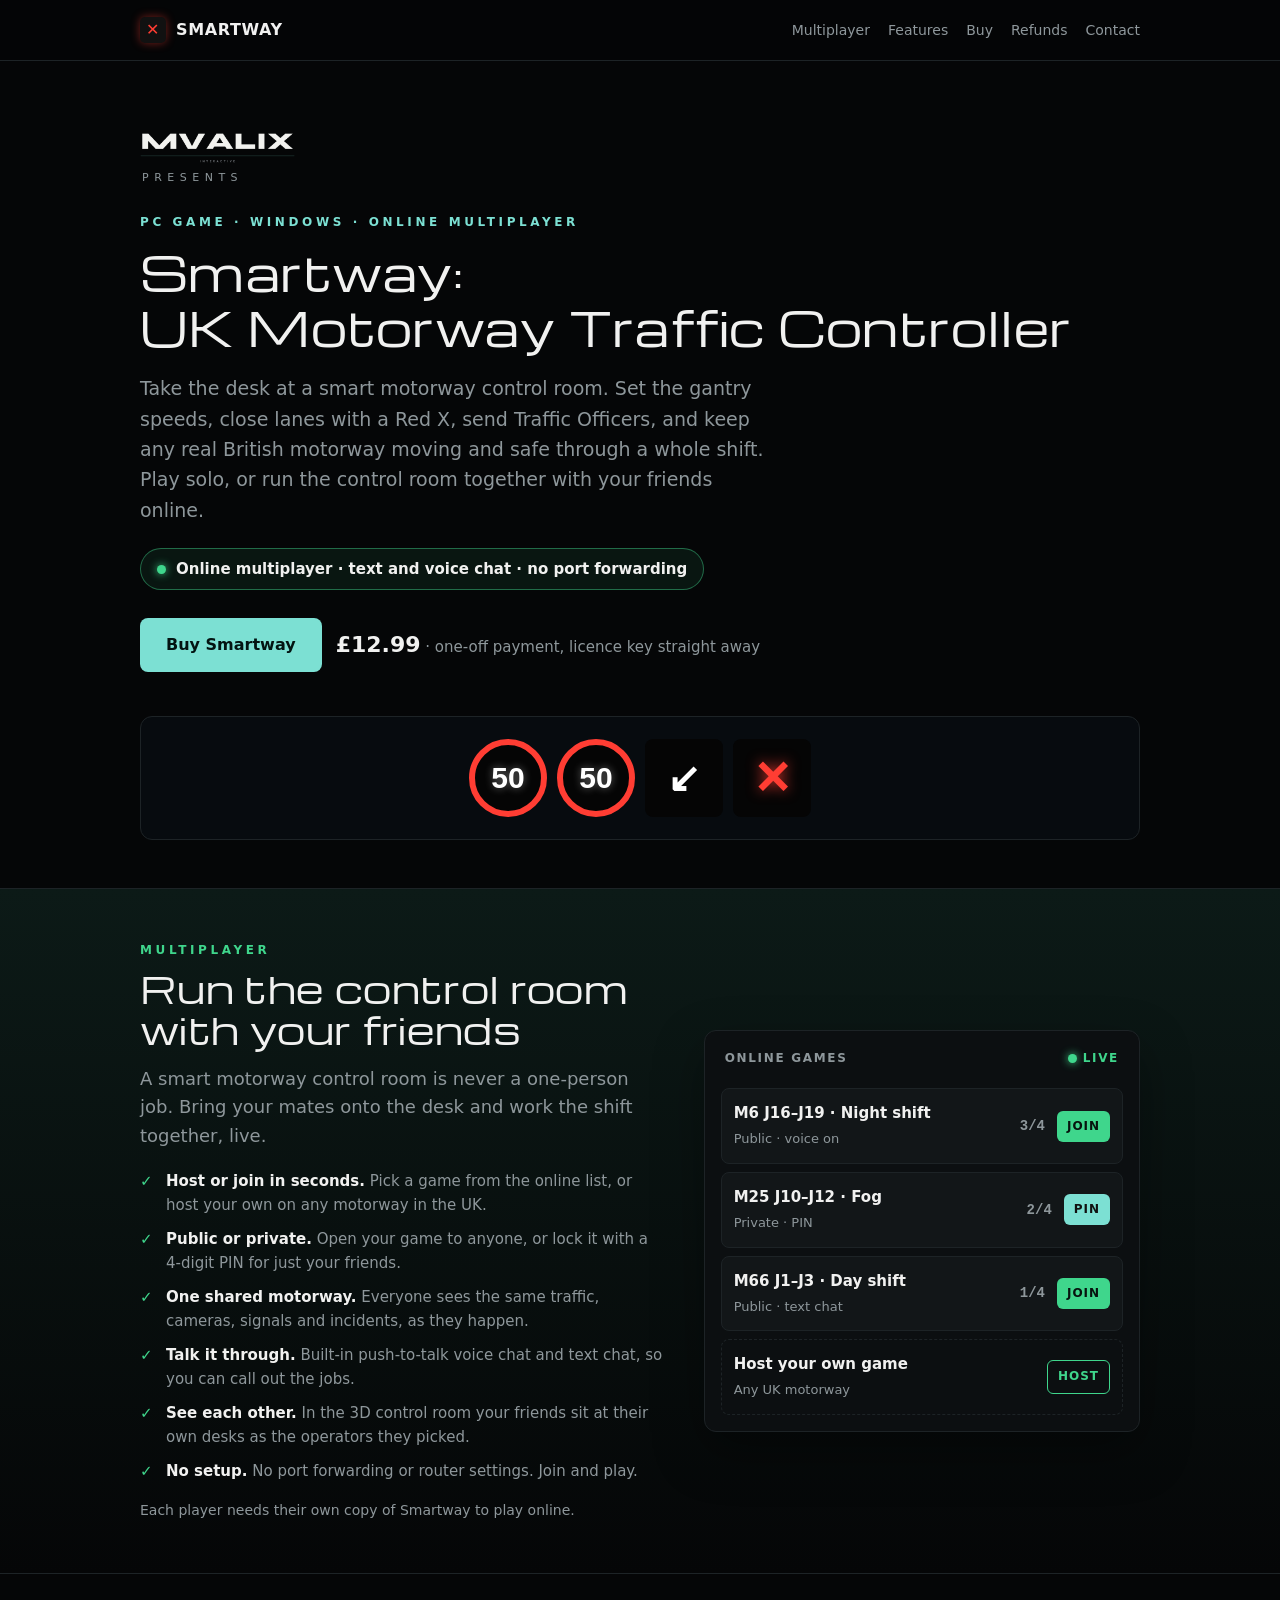
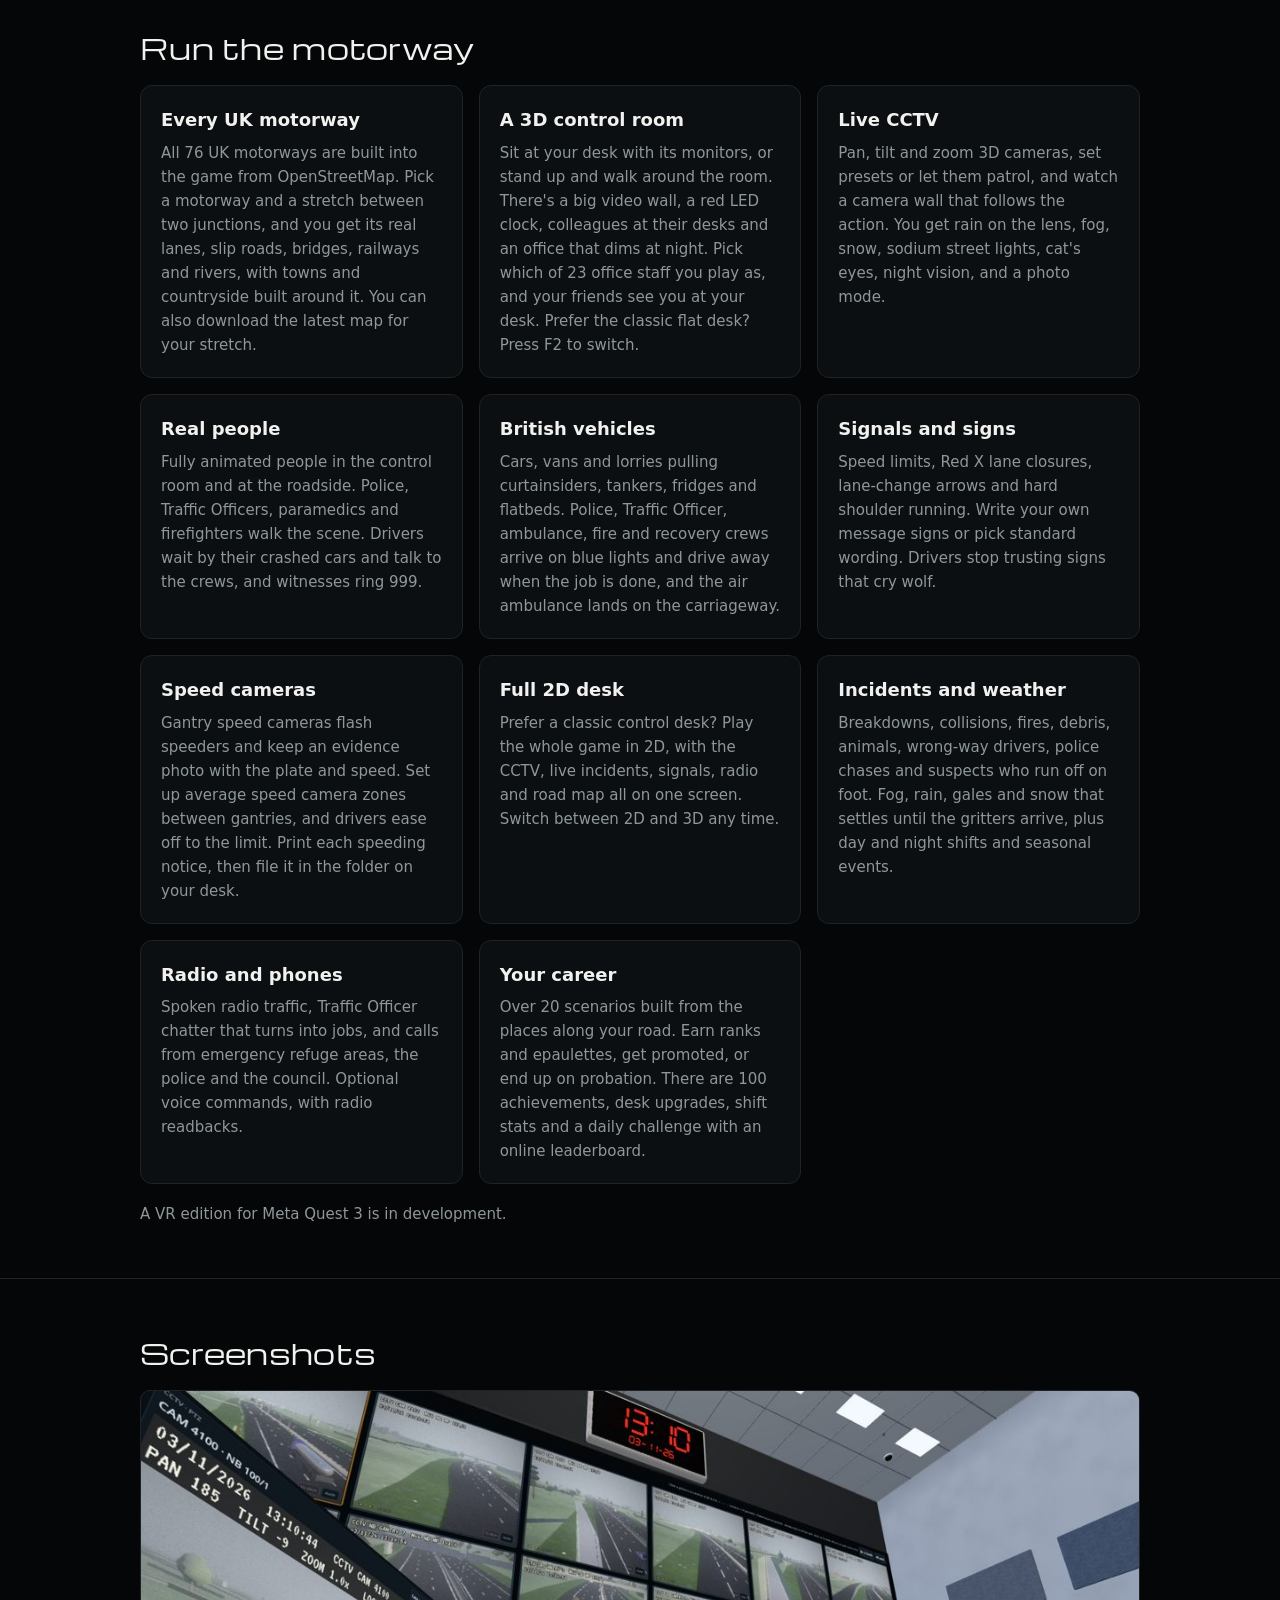
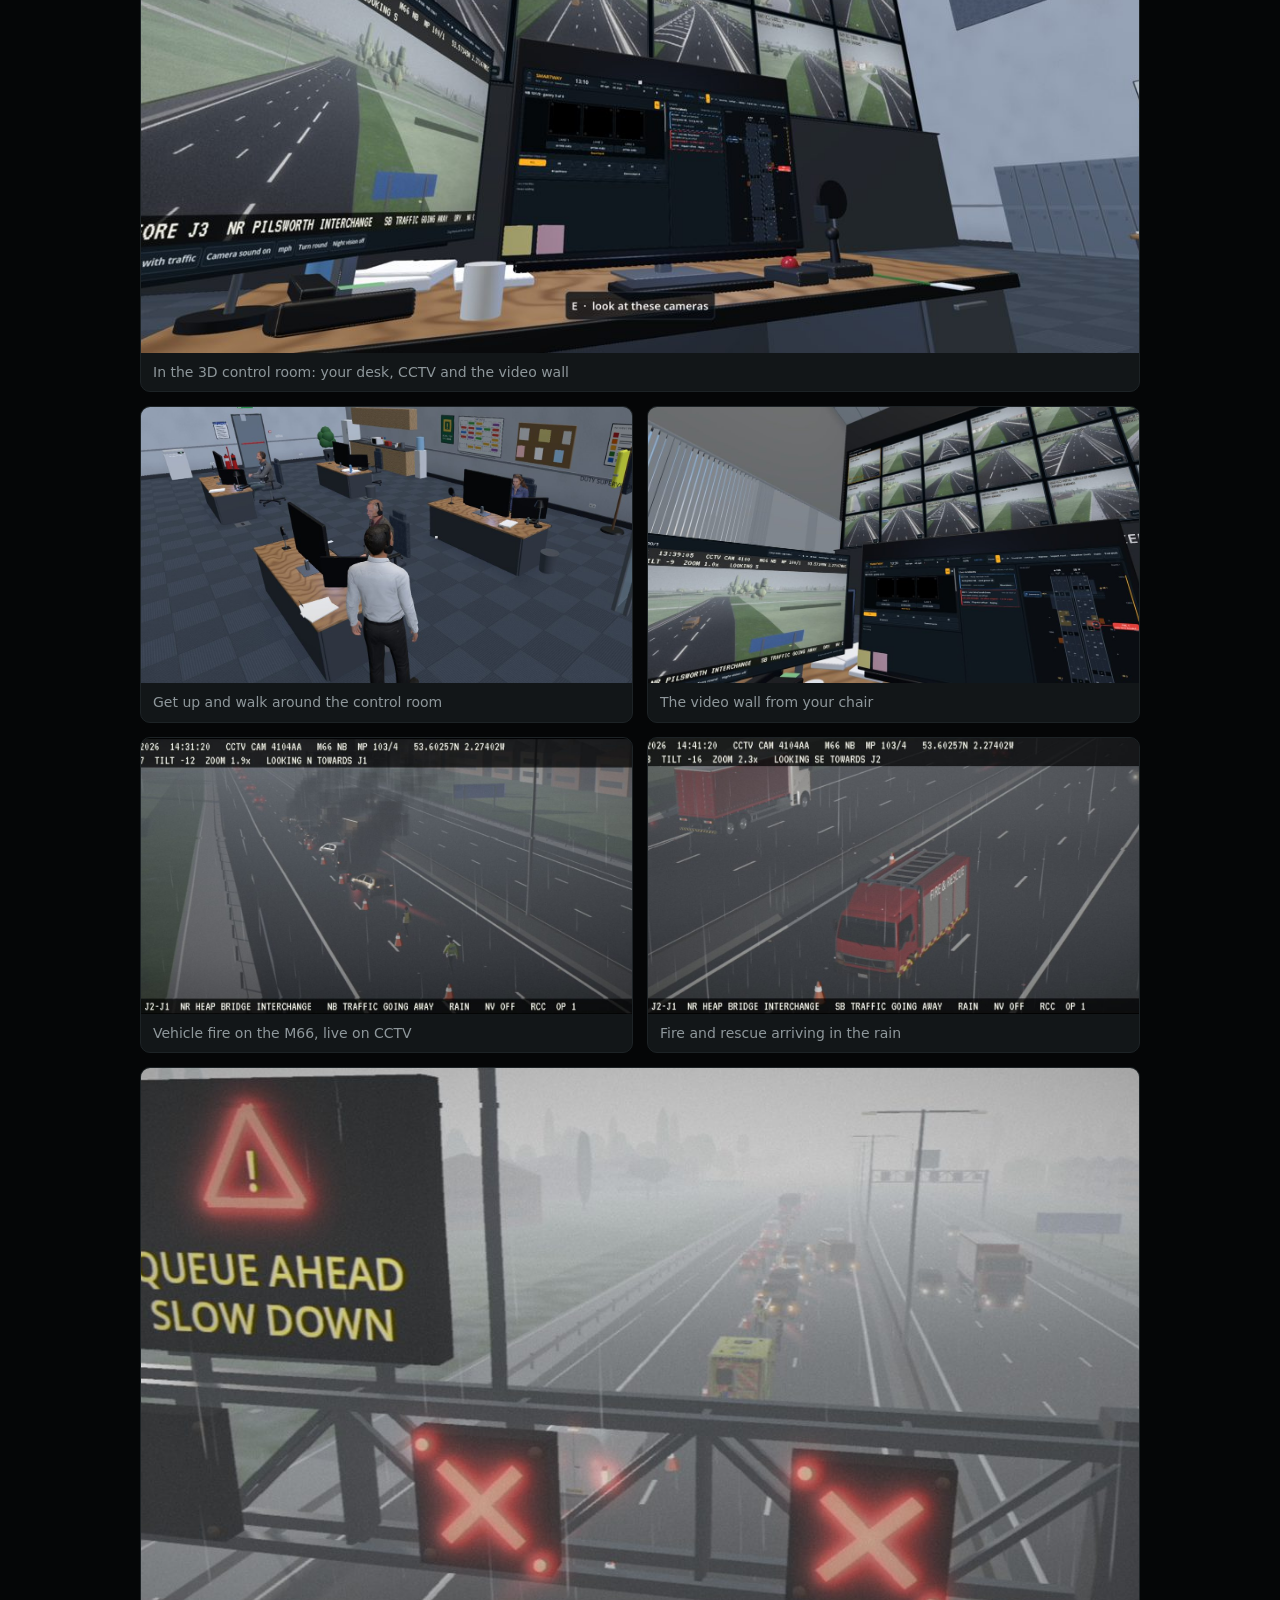
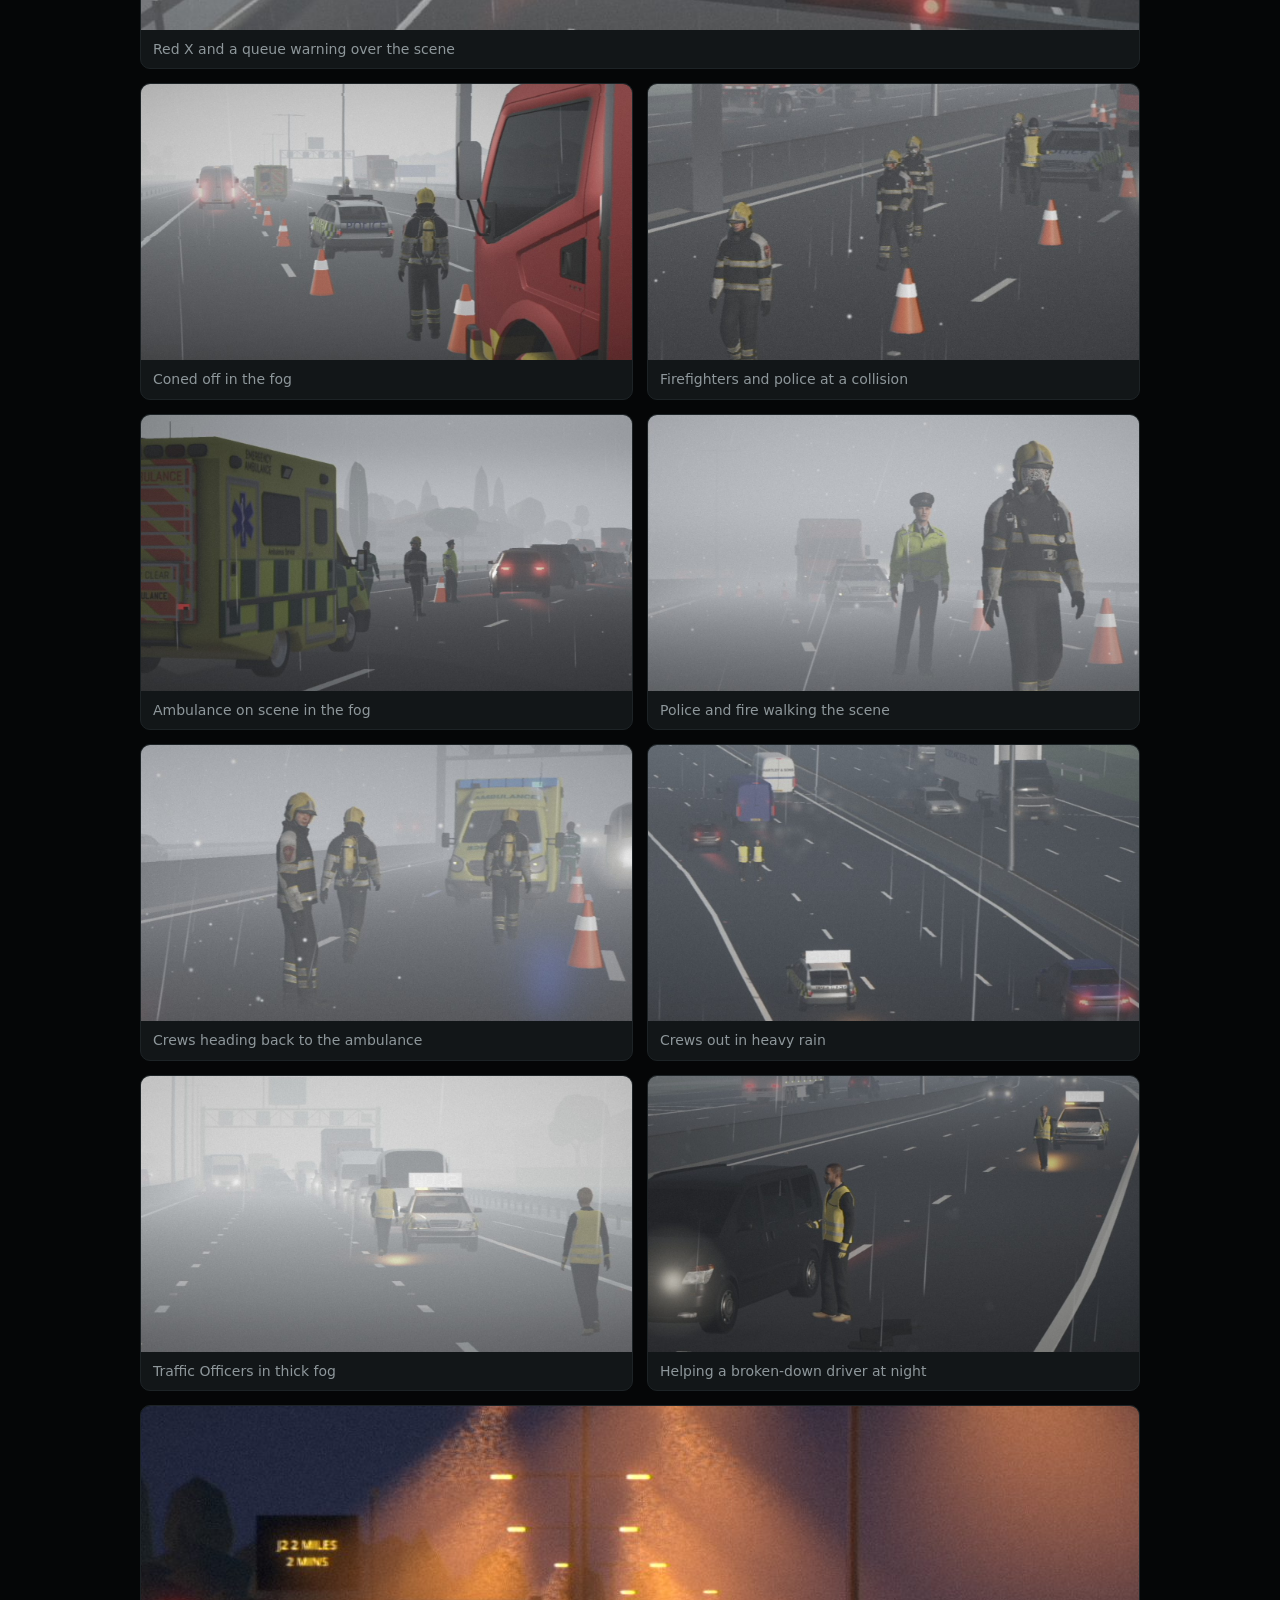
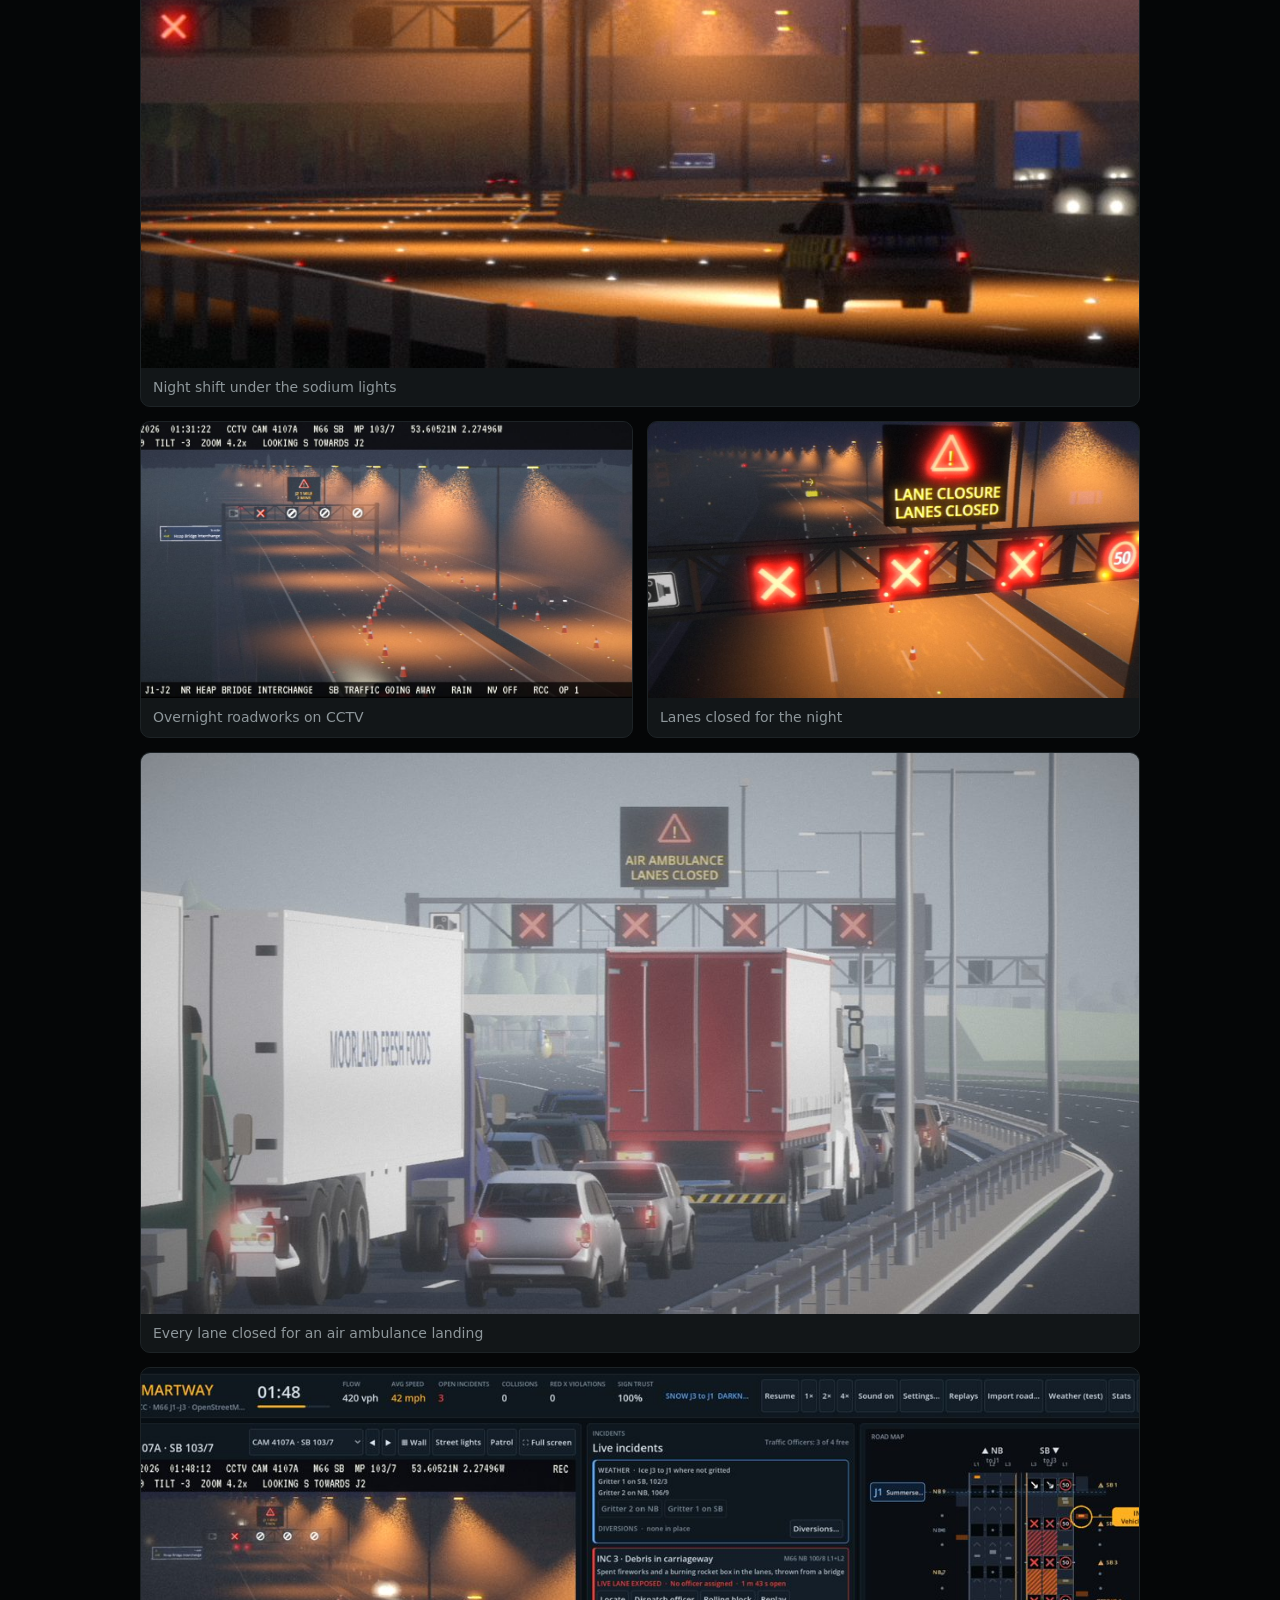
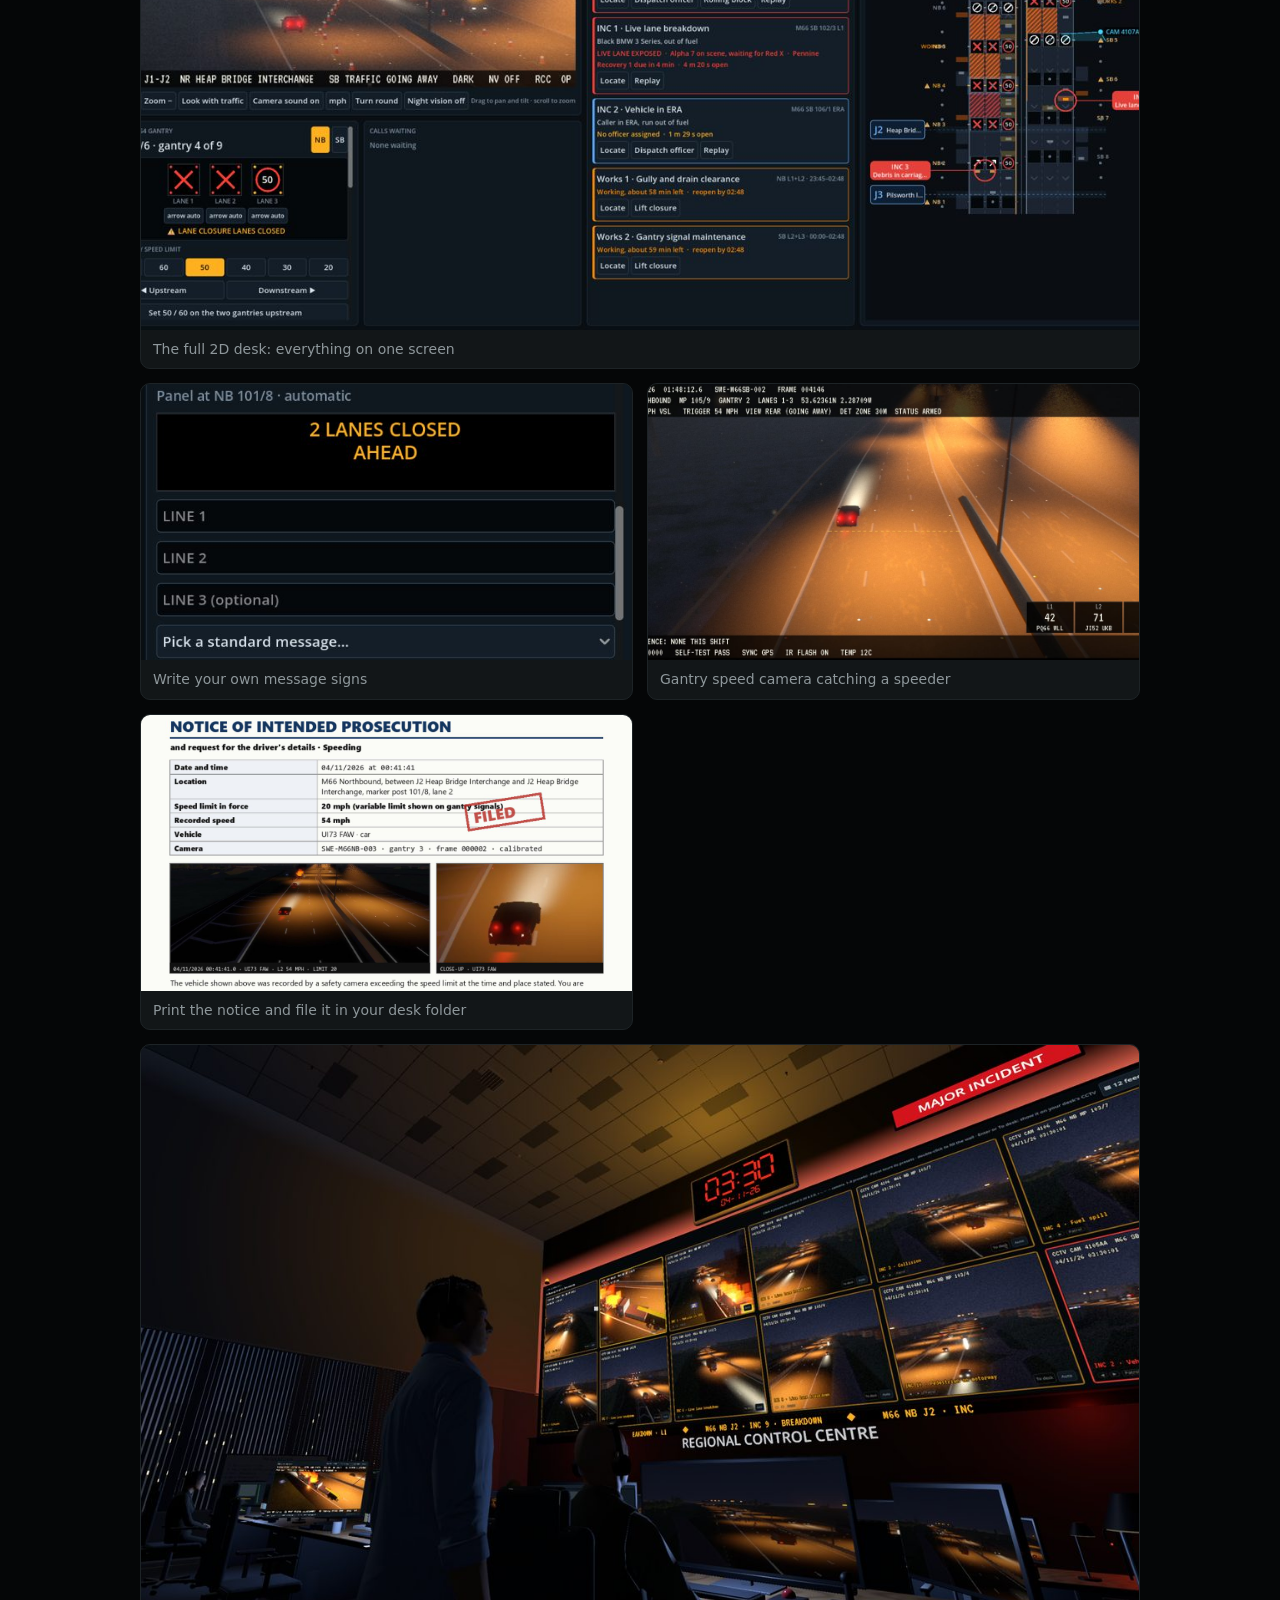
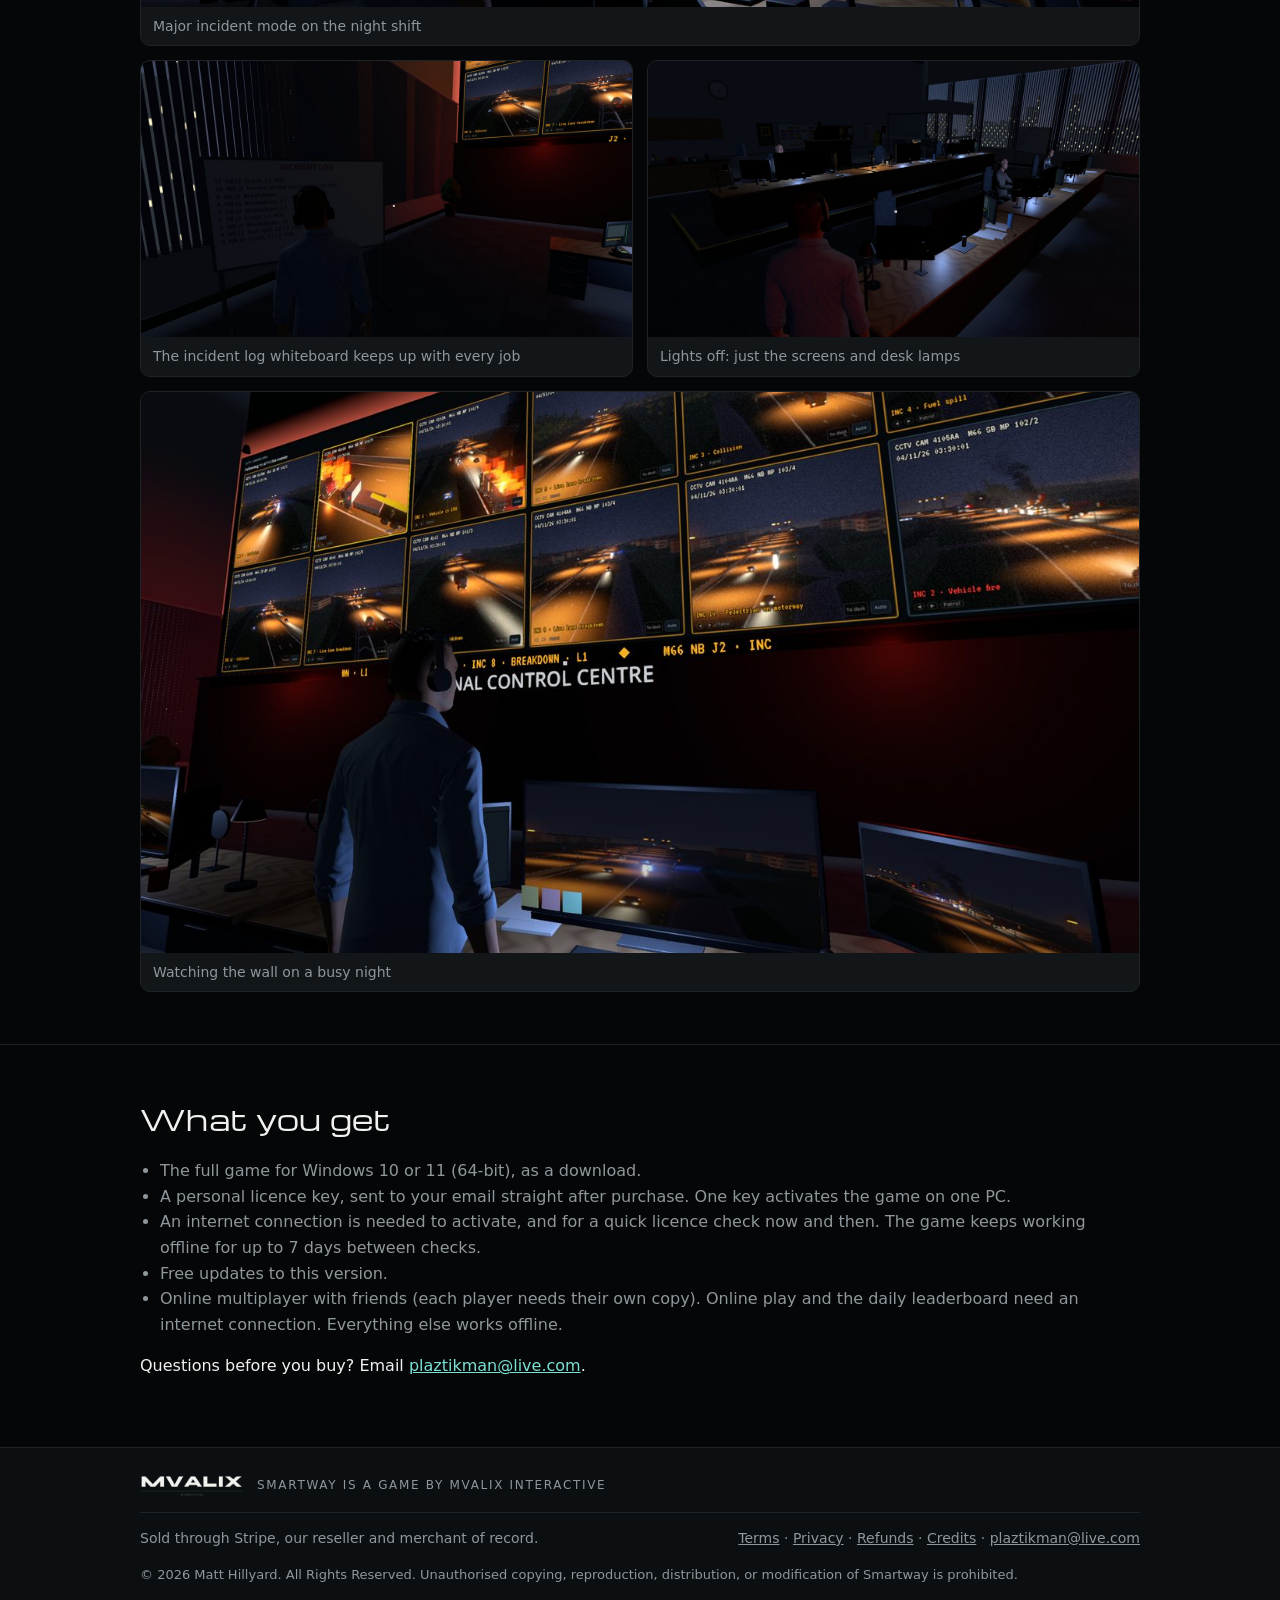
==== index.html @ 2671f7e1 "Branding option c: MVALIX Interactive on the Smartway site Co-Authored-By: Claude Opus 5.5 <noreply@" ====
<!doctype html>
<html lang="en-GB">
<head>
<meta charset="utf-8">
<meta name="viewport" content="width=device-width, initial-scale=1">
<title>Smartway: UK Motorway Traffic Controller</title>
<meta name="description" content="Smartway: UK Motorway Traffic Controller. Run a smart motorway control room desk on your own or with friends in online multiplayer: set speeds, close lanes, send Traffic Officers and keep the network safe.">
<link rel="preconnect" href="https://fonts.googleapis.com">
<link rel="preconnect" href="https://fonts.gstatic.com" crossorigin>
<link href="https://fonts.googleapis.com/css2?family=Michroma&display=swap" rel="stylesheet">
<link rel="stylesheet" href="style.css">
</head>
<body>
<header class="top"><div class="wrap">
  <a class="brand" href="index.html"><span class="x">✕</span> SMARTWAY</a>
  <nav><a href="index.html#multiplayer">Multiplayer</a><a href="index.html#features">Features</a><a href="index.html#buy">Buy</a><a href="refunds.html">Refunds</a><a href="mailto:plaztikman@live.com">Contact</a></nav>
</div></header>
<main>
<div class="wrap hero">
  <a class="presents" href="https://www.mvalix.com/"><img src="img/mvalix-logo.png" alt="MVALIX Interactive" width="1056" height="205"><span>presents</span></a>
  <div class="eyebrow">PC game · Windows · Online multiplayer</div>
  <h1>Smartway:<br>UK Motorway Traffic Controller</h1>
  <p class="lead">Take the desk at a smart motorway control room. Set the gantry speeds, close lanes with a Red X, send Traffic Officers, and keep any real British motorway moving and safe through a whole shift. Play solo, or run the control room together with your friends online.</p>
  <a class="mp-pill" href="#multiplayer"><span class="dot"></span> Online multiplayer · text and voice chat · no port forwarding</a>
  <div class="cta" id="buy">
    <a class="btn" id="buy-button" href="mailto:plaztikman@live.com?subject=Buying%20Smartway">Buy Smartway</a>
    <span class="price"><b>£12.99</b> · one-off payment, licence key straight away</span>
  </div>
  <div class="gantry" aria-hidden="true">
    <div class="aspect ring">50</div><div class="aspect ring">50</div><div class="aspect arrow">↙</div><div class="aspect red">✕</div>
  </div>
</div>

<section id="multiplayer" class="mp"><div class="wrap mp-grid">
  <div>
    <div class="eyebrow">Multiplayer</div>
    <h2>Run the control room with your friends</h2>
    <p class="mp-lead">A smart motorway control room is never a one-person job. Bring your mates onto the desk and work the shift together, live.</p>
    <ul class="mp-list">
      <li><b>Host or join in seconds.</b> Pick a game from the online list, or host your own on any motorway in the UK.</li>
      <li><b>Public or private.</b> Open your game to anyone, or lock it with a 4-digit PIN for just your friends.</li>
      <li><b>One shared motorway.</b> Everyone sees the same traffic, cameras, signals and incidents, as they happen.</li>
      <li><b>Talk it through.</b> Built-in push-to-talk voice chat and text chat, so you can call out the jobs.</li>
      <li><b>See each other.</b> In the 3D control room your friends sit at their own desks as the operators they picked.</li>
      <li><b>No setup.</b> No port forwarding or router settings. Join and play.</li>
    </ul>
    <p class="mp-note">Each player needs their own copy of Smartway to play online.</p>
  </div>
  <div class="lobby" aria-hidden="true">
    <div class="lobby-head"><span>ONLINE GAMES</span><span class="live"><span class="dot"></span> LIVE</span></div>
    <div class="room"><div><b>M6 J16–J19 · Night shift</b><small>Public · voice on</small></div><span class="seats">3/4</span><span class="join">JOIN</span></div>
    <div class="room"><div><b>M25 J10–J12 · Fog</b><small>Private · PIN</small></div><span class="seats">2/4</span><span class="join lock">PIN</span></div>
    <div class="room"><div><b>M66 J1–J3 · Day shift</b><small>Public · text chat</small></div><span class="seats">1/4</span><span class="join">JOIN</span></div>
    <div class="room host"><div><b>Host your own game</b><small>Any UK motorway</small></div><span class="join">HOST</span></div>
  </div>
</div></section>

<section id="features"><div class="wrap">
  <h2>Run the motorway</h2>
  <div class="grid">
    <div class="card"><h3>Every UK motorway</h3><p>All 76 UK motorways are built into the game from OpenStreetMap. Pick a motorway and a stretch between two junctions, and you get its real lanes, slip roads, bridges, railways and rivers, with towns and countryside built around it. You can also download the latest map for your stretch.</p></div>
    <div class="card"><h3>A 3D control room</h3><p>Sit at your desk with its monitors, or stand up and walk around the room. There's a big video wall, a red LED clock, colleagues at their desks and an office that dims at night. Pick which of 23 office staff you play as, and your friends see you at your desk. Prefer the classic flat desk? Press F2 to switch.</p></div>
    <div class="card"><h3>Live CCTV</h3><p>Pan, tilt and zoom 3D cameras, set presets or let them patrol, and watch a camera wall that follows the action. You get rain on the lens, fog, snow, sodium street lights, cat's eyes, night vision, and a photo mode.</p></div>
    <div class="card"><h3>Real people</h3><p>Fully animated people in the control room and at the roadside. Police, Traffic Officers, paramedics and firefighters walk the scene. Drivers wait by their crashed cars and talk to the crews, and witnesses ring 999.</p></div>
    <div class="card"><h3>British vehicles</h3><p>Cars, vans and lorries pulling curtainsiders, tankers, fridges and flatbeds. Police, Traffic Officer, ambulance, fire and recovery crews arrive on blue lights and drive away when the job is done, and the air ambulance lands on the carriageway.</p></div>
    <div class="card"><h3>Signals and signs</h3><p>Speed limits, Red X lane closures, lane-change arrows and hard shoulder running. Write your own message signs or pick standard wording. Drivers stop trusting signs that cry wolf.</p></div>
    <div class="card"><h3>Speed cameras</h3><p>Gantry speed cameras flash speeders and keep an evidence photo with the plate and speed. Set up average speed camera zones between gantries, and drivers ease off to the limit. Print each speeding notice, then file it in the folder on your desk.</p></div>
    <div class="card"><h3>Full 2D desk</h3><p>Prefer a classic control desk? Play the whole game in 2D, with the CCTV, live incidents, signals, radio and road map all on one screen. Switch between 2D and 3D any time.</p></div>
    <div class="card"><h3>Incidents and weather</h3><p>Breakdowns, collisions, fires, debris, animals, wrong-way drivers, police chases and suspects who run off on foot. Fog, rain, gales and snow that settles until the gritters arrive, plus day and night shifts and seasonal events.</p></div>
    <div class="card"><h3>Radio and phones</h3><p>Spoken radio traffic, Traffic Officer chatter that turns into jobs, and calls from emergency refuge areas, the police and the council. Optional voice commands, with radio readbacks.</p></div>
    <div class="card"><h3>Your career</h3><p>Over 20 scenarios built from the places along your road. Earn ranks and epaulettes, get promoted, or end up on probation. There are 100 achievements, desk upgrades, shift stats and a daily challenge with an online leaderboard.</p></div>
  </div>
  <p class="soon">A VR edition for Meta Quest 3 is in development.</p>
</div></section>

<section><div class="wrap">
  <h2>Screenshots</h2>
  <div class="shots">
    <figure class="shot wide"><a href="shots/full/shot01.jpg" class="zoom"><img src="shots/shot01.jpg" alt="Your desk in the 3D control room, with the CCTV monitor and the video wall" loading="lazy"></a><figcaption>In the 3D control room: your desk, CCTV and the video wall</figcaption></figure>
    <figure class="shot"><a href="shots/full/shot02.jpg" class="zoom"><img src="shots/shot02.jpg" alt="Walking around the control room while colleagues work at their desks" loading="lazy"></a><figcaption>Get up and walk around the control room</figcaption></figure>
    <figure class="shot"><a href="shots/full/shot03.jpg" class="zoom"><img src="shots/shot03.jpg" alt="The video wall and desk screens seen from the chair" loading="lazy"></a><figcaption>The video wall from your chair</figcaption></figure>
    <figure class="shot"><a href="shots/full/shot05.jpg" class="zoom"><img src="shots/shot05.jpg" alt="CCTV view of a vehicle fire on the M66 with a queue building and crews on foot" loading="lazy"></a><figcaption>Vehicle fire on the M66, live on CCTV</figcaption></figure>
    <figure class="shot"><a href="shots/full/shot06.jpg" class="zoom"><img src="shots/shot06.jpg" alt="CCTV view of a fire engine arriving on blue lights in the rain" loading="lazy"></a><figcaption>Fire and rescue arriving in the rain</figcaption></figure>
    <figure class="shot wide"><a href="shots/full/shot12.jpg" class="zoom"><img src="shots/shot12.jpg" alt="A gantry showing QUEUE AHEAD SLOW DOWN and Red X lane closures above a queue in the rain, with an ambulance in the traffic" loading="lazy"></a><figcaption>Red X and a queue warning over the scene</figcaption></figure>
    <figure class="shot"><a href="shots/full/shot11.jpg" class="zoom"><img src="shots/shot11.jpg" alt="A firefighter in breathing apparatus beside a fire engine and police car, cones out in the fog" loading="lazy"></a><figcaption>Coned off in the fog</figcaption></figure>
    <figure class="shot"><a href="shots/full/shot07.jpg" class="zoom"><img src="shots/shot07.jpg" alt="Firefighters and a police officer working at a collision behind cones" loading="lazy"></a><figcaption>Firefighters and police at a collision</figcaption></figure>
    <figure class="shot"><a href="shots/full/shot08.jpg" class="zoom"><img src="shots/shot08.jpg" alt="An ambulance at the scene with crews and a police officer in fog" loading="lazy"></a><figcaption>Ambulance on scene in the fog</figcaption></figure>
    <figure class="shot"><a href="shots/full/shot09.jpg" class="zoom"><img src="shots/shot09.jpg" alt="A police officer and a firefighter in breathing apparatus walking the scene" loading="lazy"></a><figcaption>Police and fire walking the scene</figcaption></figure>
    <figure class="shot"><a href="shots/full/shot10.jpg" class="zoom"><img src="shots/shot10.jpg" alt="Firefighters walking back to the ambulance in thick fog" loading="lazy"></a><figcaption>Crews heading back to the ambulance</figcaption></figure>
    <figure class="shot"><a href="shots/full/shot04.jpg" class="zoom"><img src="shots/shot04.jpg" alt="Crews at a stopped vehicle in heavy rain" loading="lazy"></a><figcaption>Crews out in heavy rain</figcaption></figure>
    <figure class="shot"><a href="shots/full/shot13.jpg" class="zoom"><img src="shots/shot13.jpg" alt="Traffic Officers in hi-vis walking back from their patrol car in thick fog" loading="lazy"></a><figcaption>Traffic Officers in thick fog</figcaption></figure>
    <figure class="shot"><a href="shots/full/shot14.jpg" class="zoom"><img src="shots/shot14.jpg" alt="A Traffic Officer at a broken-down car at night, with the patrol car behind" loading="lazy"></a><figcaption>Helping a broken-down driver at night</figcaption></figure>
    <figure class="shot wide"><a href="shots/full/shot15.jpg" class="zoom"><img src="shots/shot15.jpg" alt="The motorway at night under orange street lights, with a Red X gantry and a journey time sign" loading="lazy"></a><figcaption>Night shift under the sodium lights</figcaption></figure>
    <figure class="shot"><a href="shots/full/shot16.jpg" class="zoom"><img src="shots/shot16.jpg" alt="CCTV view at night of overnight roadworks coned off under orange street lights, with the gantry showing lane closures" loading="lazy"></a><figcaption>Overnight roadworks on CCTV</figcaption></figure>
    <figure class="shot"><a href="shots/full/shot17.jpg" class="zoom"><img src="shots/shot17.jpg" alt="A gantry at night showing Red X over three lanes, a 50 limit and LANE CLOSURE LANES CLOSED" loading="lazy"></a><figcaption>Lanes closed for the night</figcaption></figure>
    <figure class="shot wide"><a href="shots/full/shot26.jpg" class="zoom"><img src="shots/shot26.jpg" alt="Traffic queuing under a gantry with Red X over every lane and AIR AMBULANCE LANES CLOSED, with the air ambulance landed on the carriageway ahead" loading="lazy"></a><figcaption>Every lane closed for an air ambulance landing</figcaption></figure>
    <figure class="shot wide"><a href="shots/full/shot18.jpg" class="zoom"><img src="shots/shot18.jpg" alt="The full 2D desk at night: CCTV, gantry signals, live incidents and the road map on one screen" loading="lazy"></a><figcaption>The full 2D desk: everything on one screen</figcaption></figure>
    <figure class="shot"><a href="shots/full/shot19.jpg" class="zoom"><img src="shots/shot19.jpg" alt="The text sign editor showing 2 LANES CLOSED AHEAD" loading="lazy"></a><figcaption>Write your own message signs</figcaption></figure>
    <figure class="shot"><a href="shots/full/shot20.jpg" class="zoom"><img src="shots/shot20.jpg" alt="Gantry speed camera view at night with lane speeds and number plates" loading="lazy"></a><figcaption>Gantry speed camera catching a speeder</figcaption></figure>
    <figure class="shot"><a href="shots/full/shot25.jpg" class="zoom"><img src="shots/shot25.jpg" alt="A printed in-game speeding notice with the camera photos, recorded speed and a FILED stamp" loading="lazy"></a><figcaption>Print the notice and file it in your desk folder</figcaption></figure>
    <figure class="shot wide"><a href="shots/full/shot21.jpg" class="zoom"><img src="shots/shot21.jpg" alt="The 3D control room at night in major incident mode: red glow, MAJOR INCIDENT sign, LED clock at 03:30 and the video wall showing a vehicle fire" loading="lazy"></a><figcaption>Major incident mode on the night shift</figcaption></figure>
    <figure class="shot"><a href="shots/full/shot22.jpg" class="zoom"><img src="shots/shot22.jpg" alt="An operator in a headset beside the incident log whiteboard listing live jobs" loading="lazy"></a><figcaption>The incident log whiteboard keeps up with every job</figcaption></figure>
    <figure class="shot"><a href="shots/full/shot23.jpg" class="zoom"><img src="shots/shot23.jpg" alt="The control room with the lights switched off at night, lit by desk lamps and screens, colleagues at their consoles" loading="lazy"></a><figcaption>Lights off: just the screens and desk lamps</figcaption></figure>
    <figure class="shot wide"><a href="shots/full/shot24.jpg" class="zoom"><img src="shots/shot24.jpg" alt="An operator in a headset standing at the desk, looking up at the video wall of night CCTV feeds with a vehicle fire, a pedestrian and breakdowns, and the LED ticker below" loading="lazy"></a><figcaption>Watching the wall on a busy night</figcaption></figure>
  </div>
</div></section>

<section><div class="wrap">
  <h2>What you get</h2>
  <ul class="specs">
    <li>The full game for Windows 10 or 11 (64-bit), as a download.</li>
    <li>A personal licence key, sent to your email straight after purchase. One key activates the game on one PC.</li>
    <li>An internet connection is needed to activate, and for a quick licence check now and then. The game keeps working offline for up to 7 days between checks.</li>
    <li>Free updates to this version.</li>
    <li>Online multiplayer with friends (each player needs their own copy). Online play and the daily leaderboard need an internet connection. Everything else works offline.</li>
  </ul>
  <p>Questions before you buy? Email <a href="mailto:plaztikman@live.com">plaztikman@live.com</a>.</p>
</div></section>
</main>
<footer><div class="wrap">
  <a class="studio-foot" href="https://www.mvalix.com/"><img src="img/mvalix-logo.png" alt="MVALIX Interactive" width="1056" height="205"><span>Smartway is a game by MVALIX Interactive</span></a>
  <span>Sold through Stripe, our reseller and merchant of record.</span>
  <span><a href="terms.html">Terms</a> · <a href="privacy.html">Privacy</a> · <a href="refunds.html">Refunds</a> · <a href="credits.html">Credits</a> · <a href="mailto:plaztikman@live.com">plaztikman@live.com</a></span>
  <p class="rights">© 2026 Matt Hillyard. All Rights Reserved. Unauthorised copying, reproduction, distribution, or modification of Smartway is prohibited.</p>
</div></footer>
<script src="shop.js"></script>
<script>if (SHOP.paymentLink) document.getElementById("buy-button").href = SHOP.paymentLink;</script>
<div id="viewer" hidden><button type="button" aria-label="Close">&times;</button><img alt=""></div>
<script>
(function(){var v=document.getElementById('viewer'),im=v.querySelector('img');
function close(){v.hidden=true;im.src='';}
document.querySelectorAll('a.zoom').forEach(function(a){a.addEventListener('click',function(e){e.preventDefault();im.src=a.href;im.alt=a.querySelector('img').alt;v.hidden=false;});});
v.addEventListener('click',close);document.addEventListener('keydown',function(e){if(e.key==='Escape')close();});})();
</script>
</body>
</html>
---- style.css ----
:root {
  --bg: #0a0f14; --panel: #0f171f; --panel2: #131e28; --line: #1e2d3a;
  --fg: #d8e3ea; --muted: #8b9cab; --amber: #ffb01f; --red: #ff3d33; --green: #3fd68c; --blue: #4d8dff;
}
* { box-sizing: border-box; }
html { -webkit-text-size-adjust: 100%; }
body { margin: 0; background: var(--bg); color: var(--fg); font: 16px/1.6 "Inter", system-ui, -apple-system, "Segoe UI", sans-serif; }
a { color: var(--amber); }
.wrap { max-width: 1040px; margin: 0 auto; padding: 0 20px; }
header.top { border-bottom: 1px solid var(--line); background: var(--panel); position: sticky; top: 0; z-index: 5; }
header.top .wrap { display: flex; align-items: center; justify-content: space-between; height: 60px; gap: 16px; }
.brand { display: flex; align-items: center; gap: 10px; font-weight: 800; letter-spacing: .04em; color: var(--fg); text-decoration: none; }
.brand .x { width: 26px; height: 26px; border-radius: 5px; background: #111; display: grid; place-items: center; color: var(--red); font-weight: 900; box-shadow: 0 0 10px rgba(255,61,51,.45); }
nav a { color: var(--muted); text-decoration: none; margin-left: 18px; font-size: 14px; }
nav a:hover { color: var(--fg); }
.hero { padding-top: 72px; padding-bottom: 48px; }
.eyebrow { color: var(--amber); font-size: 12px; letter-spacing: .14em; text-transform: uppercase; font-weight: 700; }
h1 { font-size: clamp(32px, 6vw, 56px); line-height: 1.05; margin: 12px 0 18px; letter-spacing: -.01em; }
h2 { font-size: 28px; margin: 0 0 14px; }
h3 { margin: 0 0 6px; font-size: 18px; }
.lead { font-size: 19px; color: var(--muted); max-width: 640px; }
.cta { display: flex; gap: 14px; align-items: center; flex-wrap: wrap; margin-top: 28px; }
.btn { display: inline-block; background: var(--amber); color: #111; font-weight: 800; padding: 14px 26px; border-radius: 8px; text-decoration: none; }
.btn:hover { filter: brightness(1.08); }
.price { font-size: 15px; color: var(--muted); }
.price b { color: var(--fg); font-size: 22px; }
.gantry { margin-top: 44px; display: flex; gap: 10px; justify-content: center; padding: 22px; background: #070b0f; border: 1px solid var(--line); border-radius: 12px; }
.aspect { width: 78px; height: 78px; background: #050505; border-radius: 8px; display: grid; place-items: center; font: 900 30px/1 "Segoe UI", sans-serif; }
.aspect.red { color: var(--red); text-shadow: 0 0 14px rgba(255,61,51,.8); font-size: 46px; }
.aspect.ring { color: #fff; border: 6px solid var(--red); border-radius: 50%; width: 78px; height: 78px; text-shadow: 0 0 8px rgba(255,255,255,.4); }
.aspect.arrow { color: #fff; font-size: 40px; }
section { padding: 52px 0; border-top: 1px solid var(--line); }
.grid { display: grid; grid-template-columns: repeat(auto-fit, minmax(240px, 1fr)); gap: 16px; }
.card { background: var(--panel); border: 1px solid var(--line); border-radius: 12px; padding: 20px; }
.card p { margin: 0; color: var(--muted); font-size: 15px; }
.shots { display: grid; grid-template-columns: repeat(auto-fit, minmax(min(100%, 380px), 1fr)); gap: 14px; }
.shot { margin: 0; background: var(--panel2); border: 1px solid var(--line); border-radius: 10px; overflow: hidden; }
.shot img { display: block; width: 100%; aspect-ratio: 16/9; object-fit: cover; }
.shot figcaption { padding: 8px 12px; color: var(--muted); font-size: 14px; }
ul.specs { padding-left: 20px; color: var(--muted); }
.legal { padding-top: 48px; padding-bottom: 64px; max-width: 760px; }
.legal h1 { font-size: 36px; }
.legal h2 { font-size: 20px; margin-top: 30px; }
.legal p, .legal li { color: #c3cfd8; }
footer { border-top: 1px solid var(--line); background: var(--panel); padding: 28px 0; color: var(--muted); font-size: 14px; }
footer .wrap { display: flex; flex-wrap: wrap; gap: 10px 22px; justify-content: space-between; }
footer a { color: var(--muted); }
footer .rights { flex-basis: 100%; margin: 6px 0 0; font-size: 13px; }
@media (max-width: 560px) { nav { display: flex; flex-wrap: wrap; justify-content: flex-end; gap: 4px 12px; } nav a { margin-left: 0; } .aspect { width: 56px; height: 56px; font-size: 22px; } .aspect.ring { width: 56px; height: 56px; } .aspect.red { font-size: 34px; } }

.shot a.zoom { display: block; cursor: zoom-in; }
.shot a.zoom:hover img { opacity: .9; }
#viewer { position: fixed; inset: 0; z-index: 50; background: rgba(0,0,0,.88); display: flex; align-items: center; justify-content: center; padding: 16px; cursor: zoom-out; }
#viewer[hidden] { display: none; }
#viewer img { max-width: 100%; max-height: 100%; border-radius: 8px; box-shadow: 0 10px 40px rgba(0,0,0,.6); }
#viewer button { position: absolute; top: 10px; right: 16px; background: none; border: 0; color: #fff; font-size: 40px; line-height: 1; cursor: pointer; }
.shot.wide { grid-column: 1 / -1; }
ul.credits { list-style: none; padding: 0; display: grid; gap: 12px; }
ul.credits li { background: var(--panel); border: 1px solid var(--line); border-radius: 10px; padding: 12px 16px; font-size: 15px; }
ul.credits b { color: var(--fg); }
.soon { margin: 18px 0 0; color: var(--muted); font-size: 15px; }
.thanks { padding-top: 48px; padding-bottom: 64px; max-width: 760px; }
.keybox { margin: 22px 0; padding: 22px; background: var(--panel); border: 1px solid var(--line); border-radius: 12px; }
.keybox .label { color: var(--muted); font-size: 13px; letter-spacing: .1em; text-transform: uppercase; font-weight: 700; }
.keybox .key { font: 700 26px/1.3 Consolas, "Courier New", monospace; color: var(--amber); letter-spacing: .06em; word-break: break-all; margin: 6px 0 14px; }
.keybox .email { font-weight: 700; color: var(--fg); word-break: break-all; }
.keybox button { background: var(--panel2); color: var(--fg); border: 1px solid var(--line); border-radius: 8px; padding: 8px 16px; font: inherit; font-size: 14px; cursor: pointer; }
.keybox button:hover { border-color: var(--amber); }
.notice { color: var(--muted); }
.notice.error { color: var(--red); }

/* multiplayer */
.mp-pill { display: inline-flex; align-items: center; gap: 10px; margin-top: 4px; padding: 8px 16px; border: 1px solid rgba(63,214,140,.45); border-radius: 999px; background: rgba(63,214,140,.08); color: var(--fg); font-size: 15px; font-weight: 600; text-decoration: none; }
.mp-pill:hover { border-color: var(--green); }
.dot { width: 9px; height: 9px; border-radius: 50%; background: var(--green); box-shadow: 0 0 8px var(--green); flex: none; display: inline-block; }
section.mp { background: linear-gradient(180deg, #0c1a17 0%, var(--bg) 100%); }
.mp-grid { display: grid; grid-template-columns: 1.2fr 1fr; gap: 40px; align-items: center; }
.mp .eyebrow { color: var(--green); }
.mp h2 { font-size: clamp(26px, 4vw, 36px); line-height: 1.15; margin-top: 8px; }
section[id] { scroll-margin-top: 64px; }
.mp-lead { font-size: 18px; color: var(--muted); margin: 0 0 18px; }
.mp-list { list-style: none; padding: 0; margin: 0; display: grid; gap: 10px; }
.mp-list li { padding-left: 26px; position: relative; color: var(--muted); font-size: 15px; }
.mp-list li::before { content: "✓"; position: absolute; left: 0; color: var(--green); font-weight: 900; }
.mp-list b { color: var(--fg); }
.mp-note { color: var(--muted); font-size: 14px; margin: 16px 0 0; }
.lobby { background: var(--panel); border: 1px solid var(--line); border-radius: 12px; padding: 16px; box-shadow: 0 20px 50px rgba(0,0,0,.35); }
.lobby-head { display: flex; justify-content: space-between; font-size: 12px; letter-spacing: .14em; font-weight: 700; color: var(--muted); padding: 2px 4px 12px; }
.lobby-head .live { color: var(--green); display: flex; align-items: center; gap: 6px; }
.room { display: flex; align-items: center; gap: 12px; padding: 12px; border: 1px solid var(--line); border-radius: 8px; background: var(--panel2); margin-top: 8px; }
.room > div { flex: 1; min-width: 0; }
.room b { display: block; font-size: 15px; }
.room small { color: var(--muted); font-size: 13px; }
.room .seats { color: var(--muted); font: 600 14px/1 Consolas, monospace; }
.room .join { background: var(--green); color: #07130e; font-weight: 800; font-size: 12px; letter-spacing: .08em; padding: 6px 10px; border-radius: 6px; }
.room .join.lock { background: var(--amber); color: #111; }
.room.host { border-style: dashed; background: transparent; }
.room.host .join { background: transparent; color: var(--green); border: 1px solid var(--green); }
@media (max-width: 820px) { .mp-grid { grid-template-columns: 1fr; } }

/* MVALIX Interactive branding */
.studio-foot { flex-basis: 100%; display: flex; align-items: center; gap: 14px; padding-bottom: 16px; margin-bottom: 4px; border-bottom: 1px solid var(--line); color: var(--muted); text-decoration: none; }
.studio-foot img { height: 20px; width: auto; display: block; }
.studio-foot span { font-size: 12px; letter-spacing: .14em; text-transform: uppercase; }
.studio-foot:hover span { color: #7ce0d3; }
.presents { display: inline-flex; flex-direction: column; align-items: flex-start; gap: 6px; text-decoration: none; margin-bottom: 26px; }
.presents img { height: 30px; width: auto; display: block; }
.presents span { color: var(--muted); font-size: 11px; letter-spacing: .5em; text-transform: uppercase; padding-left: 2px; }
.presents:hover span { color: #7ce0d3; }
:root { --bg: #050607; --panel: #0c0f11; --panel2: #121618; --line: #1d2326; --fg: #f1f1f0; --muted: #8e979b; --amber: #7ce0d3; }
h1, h2 { font-family: "Michroma", "Segoe UI", sans-serif; font-weight: 400; letter-spacing: .01em; }
h1 { line-height: 1.2; font-size: clamp(28px, 4.6vw, 46px); }
.btn { color: #031412; }
header.top { background: rgba(5,6,7,.9); }
.eyebrow { letter-spacing: .3em; }
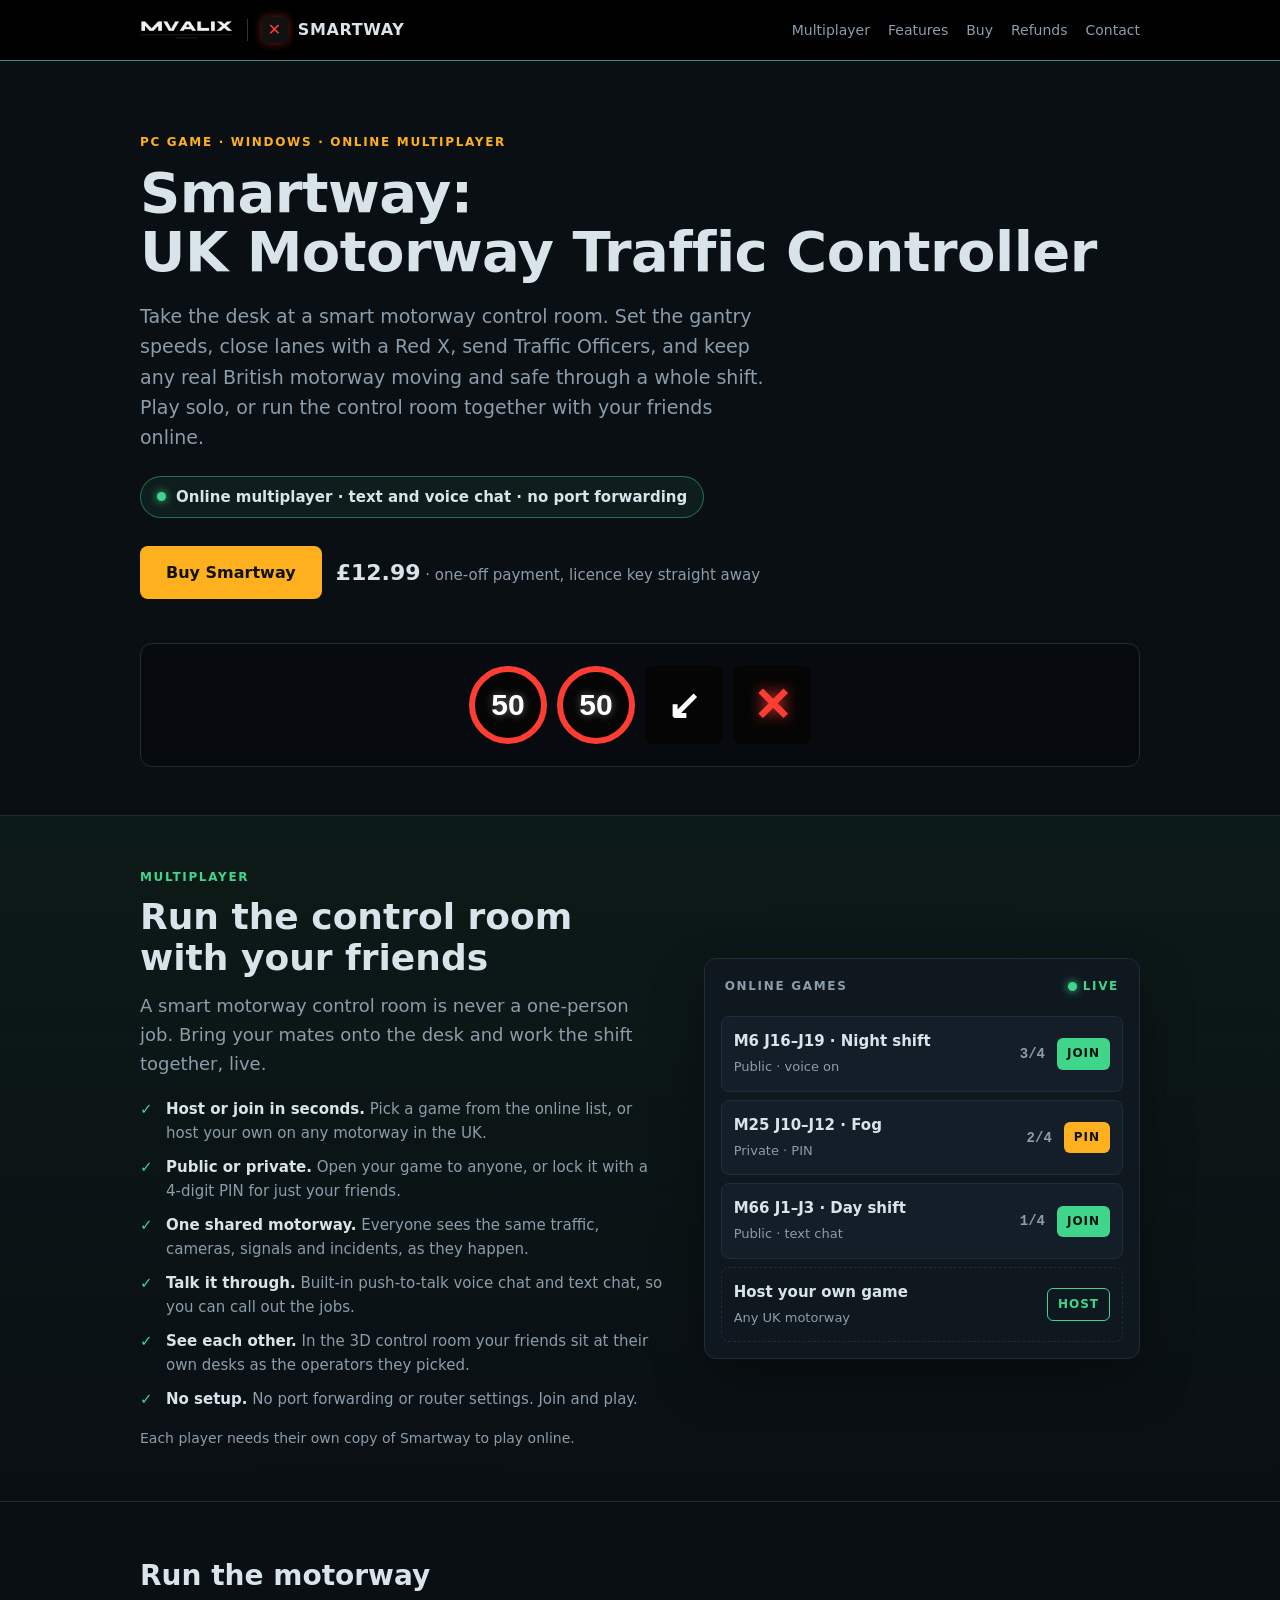
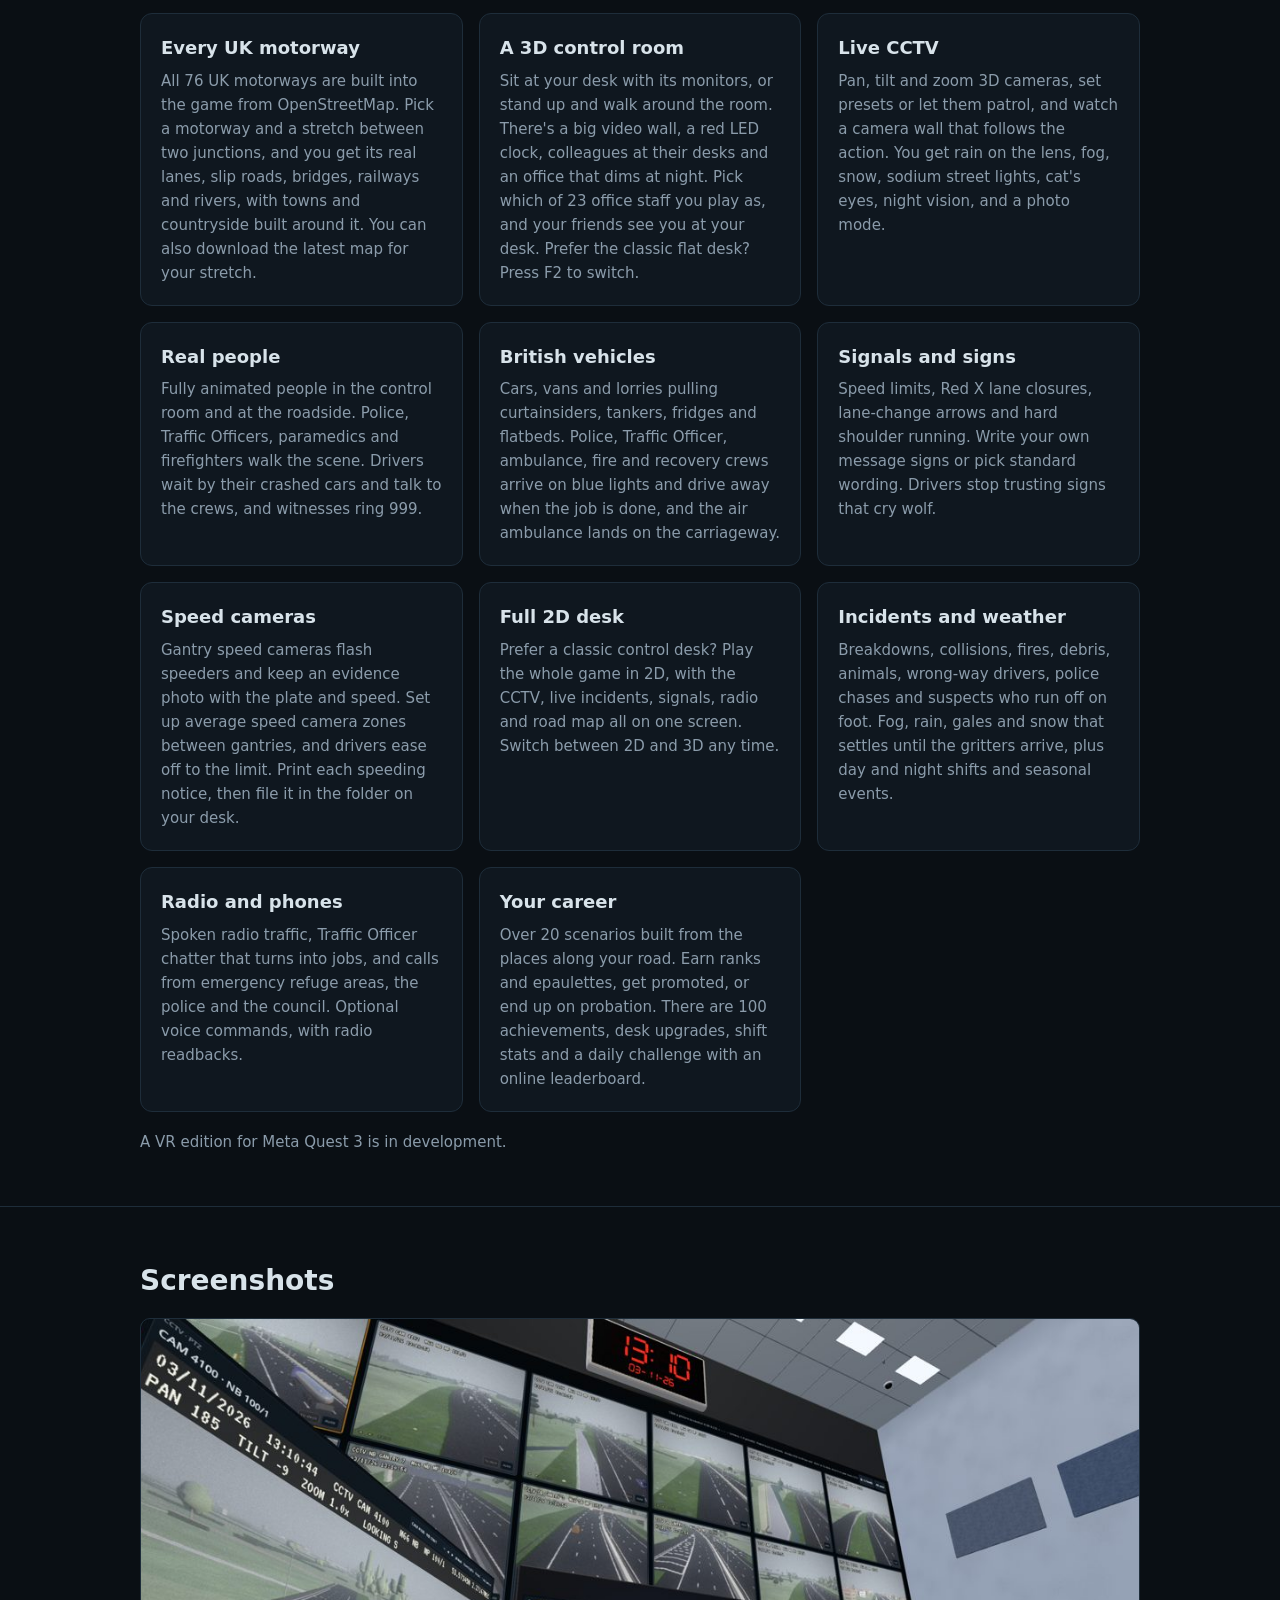
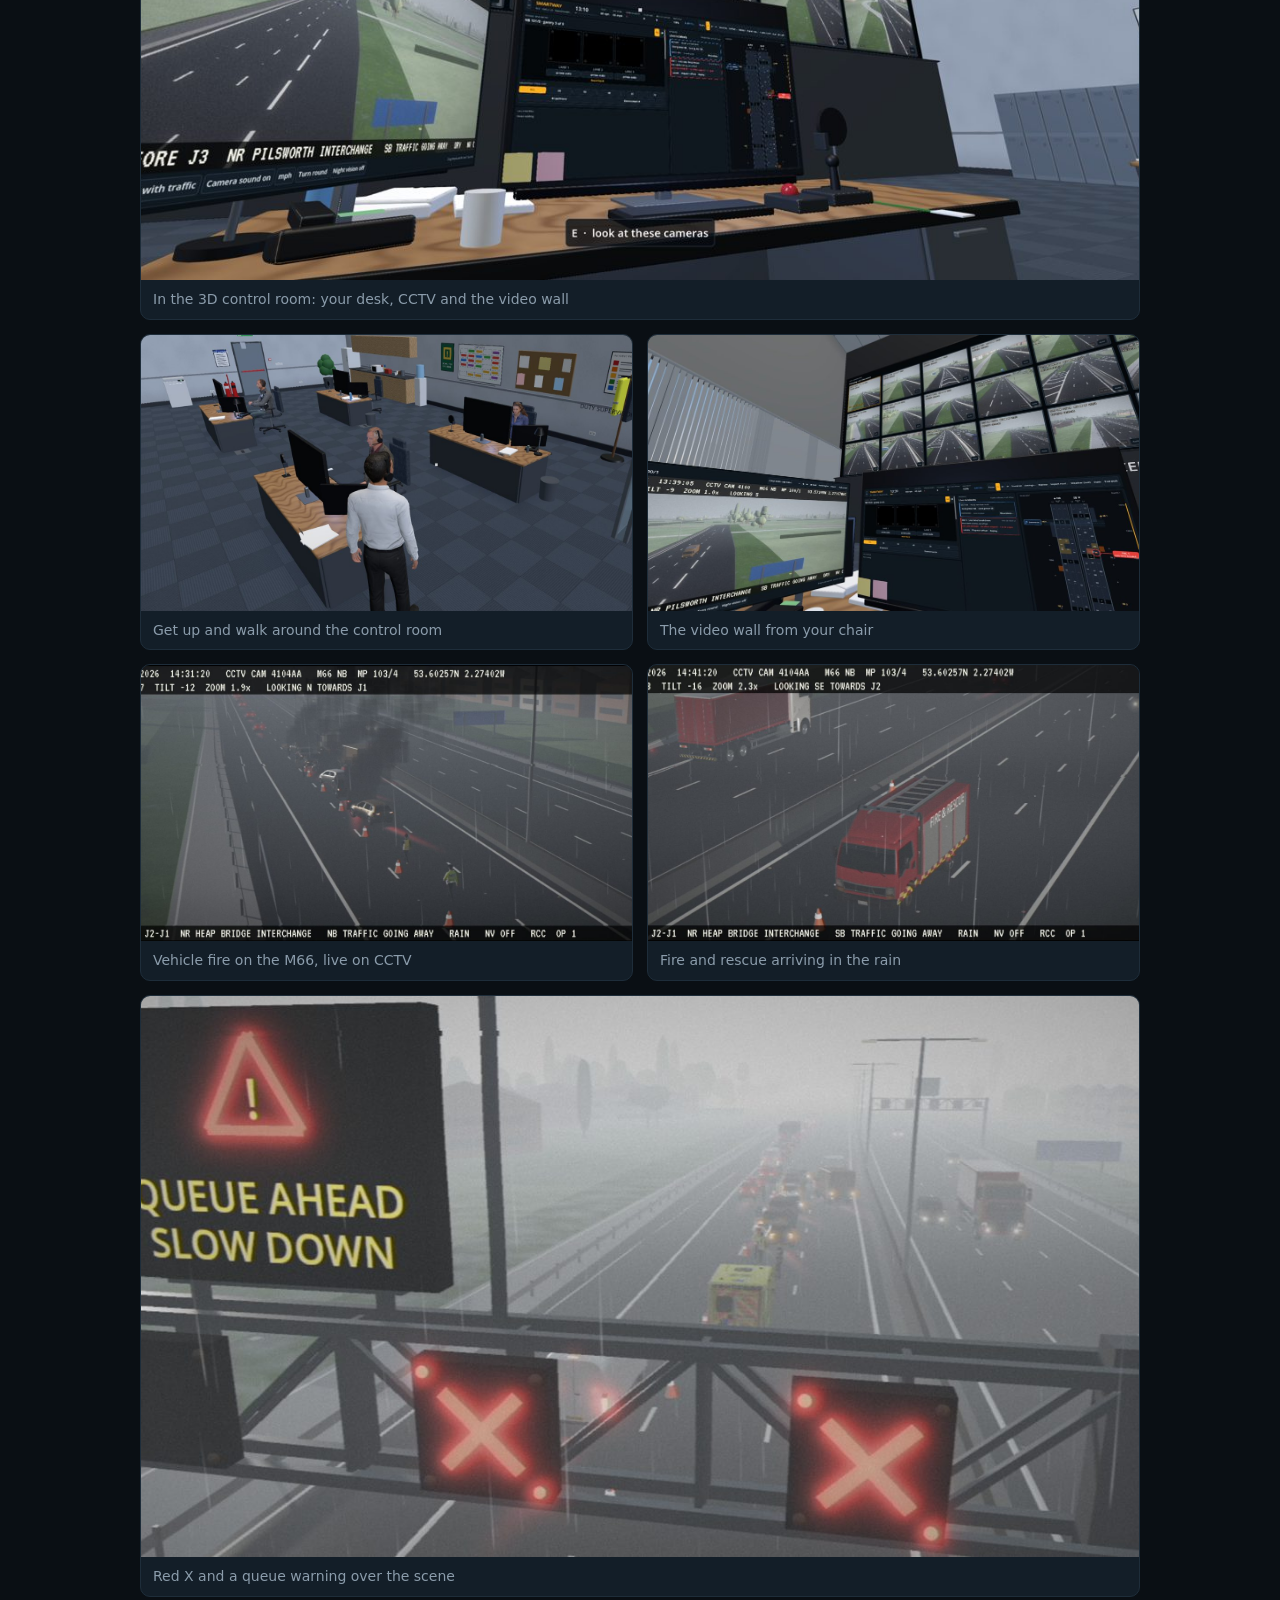
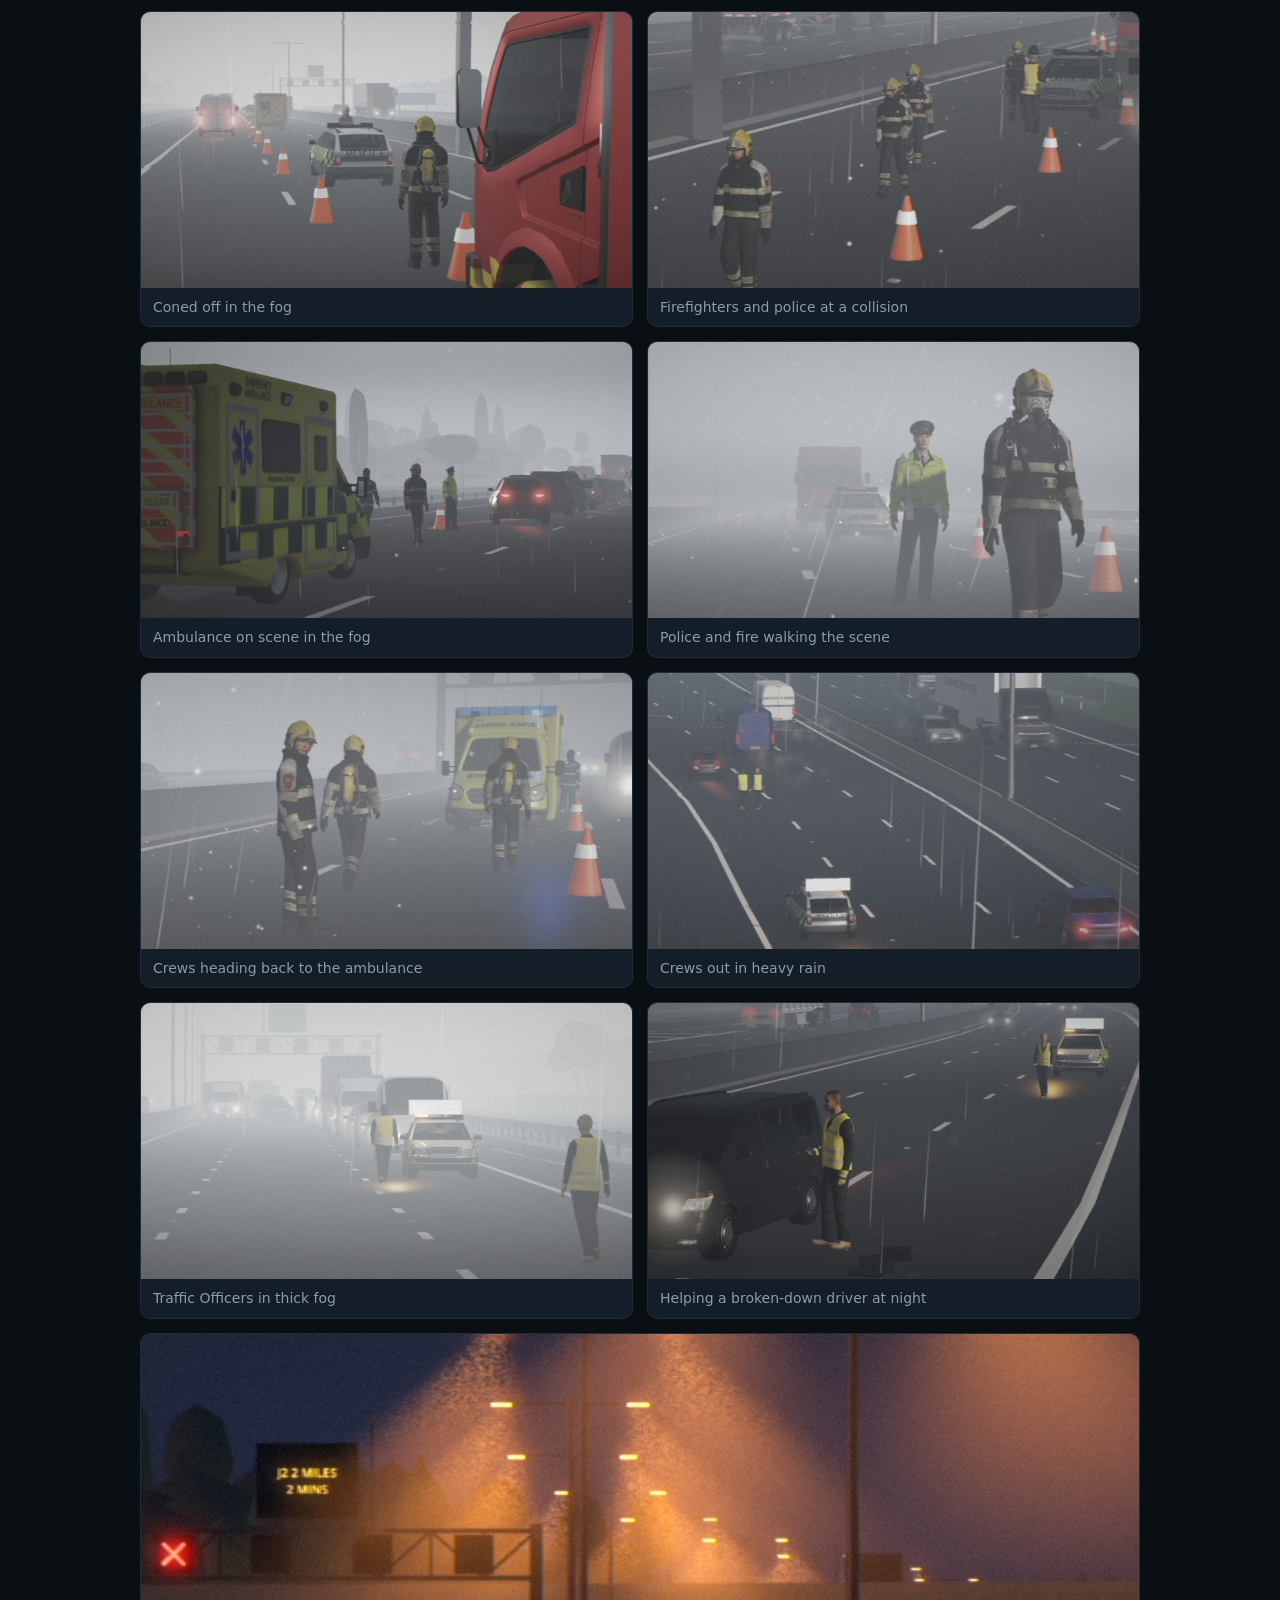
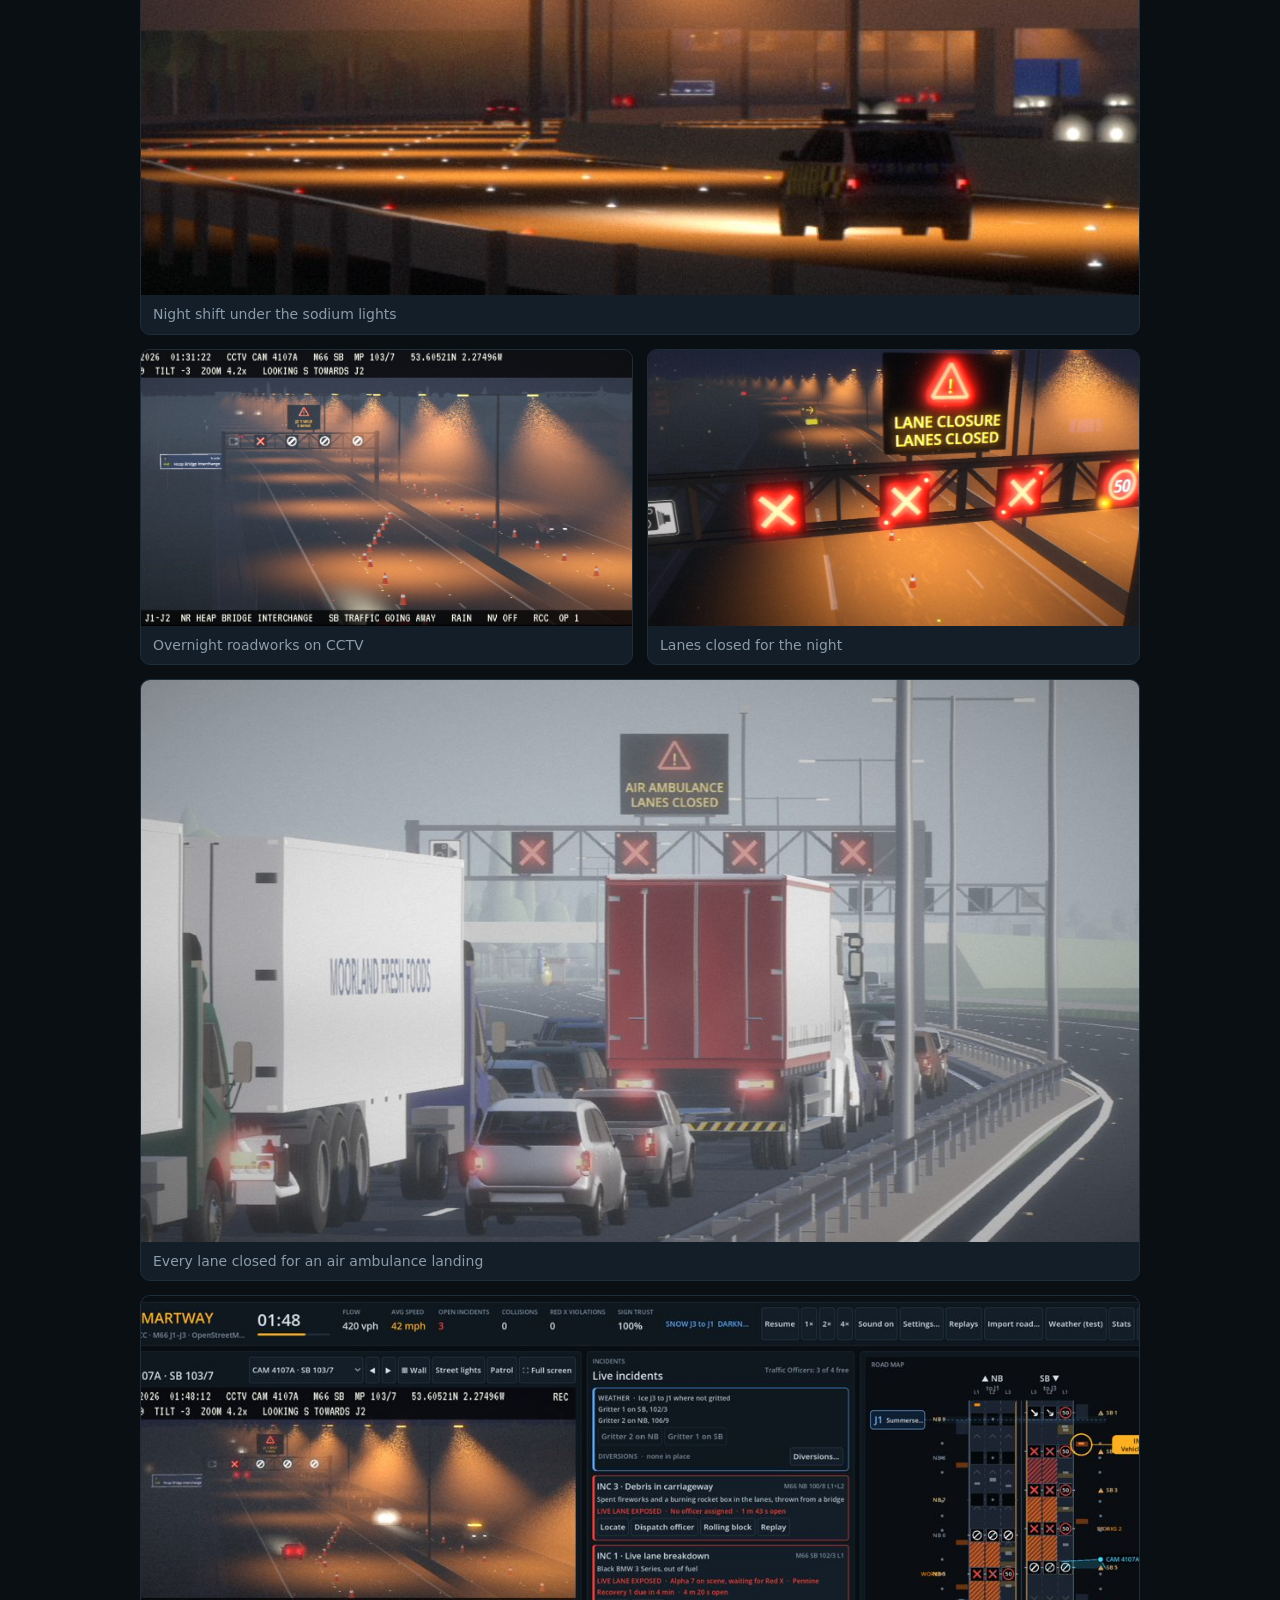
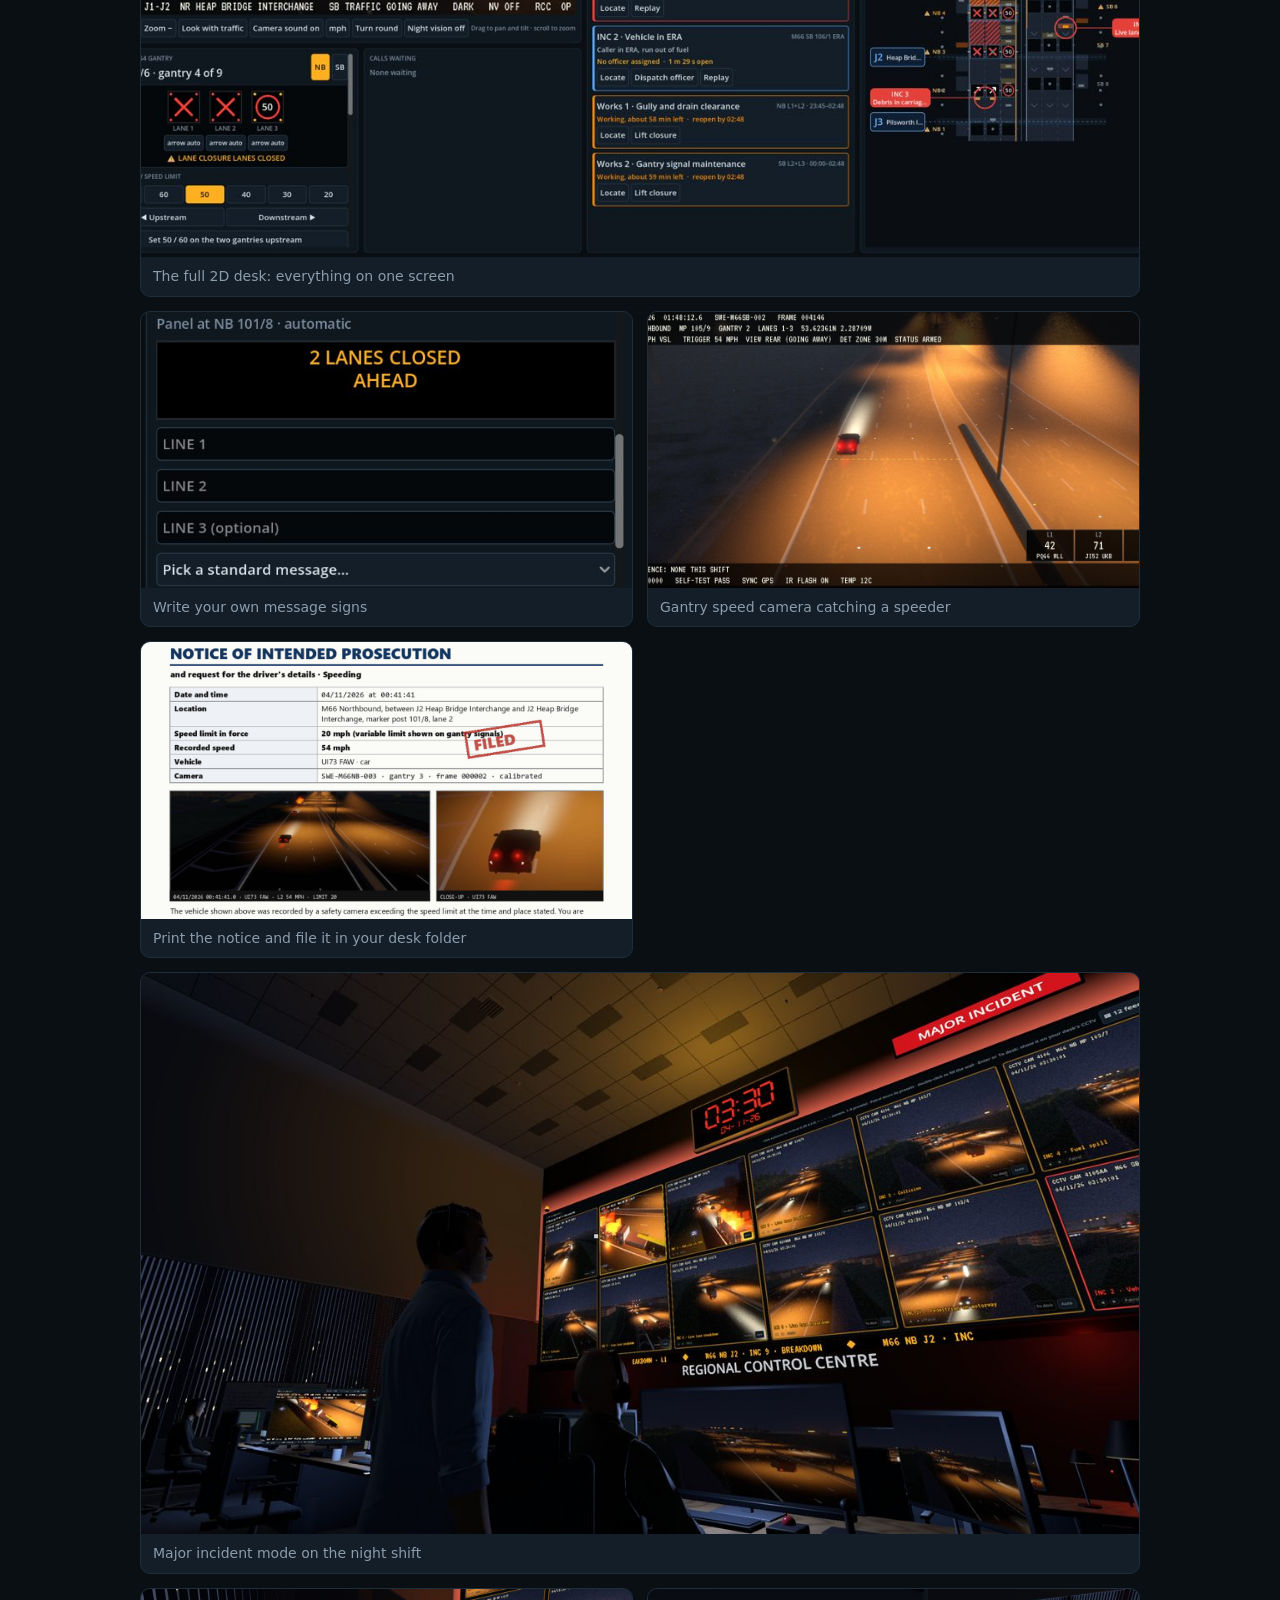
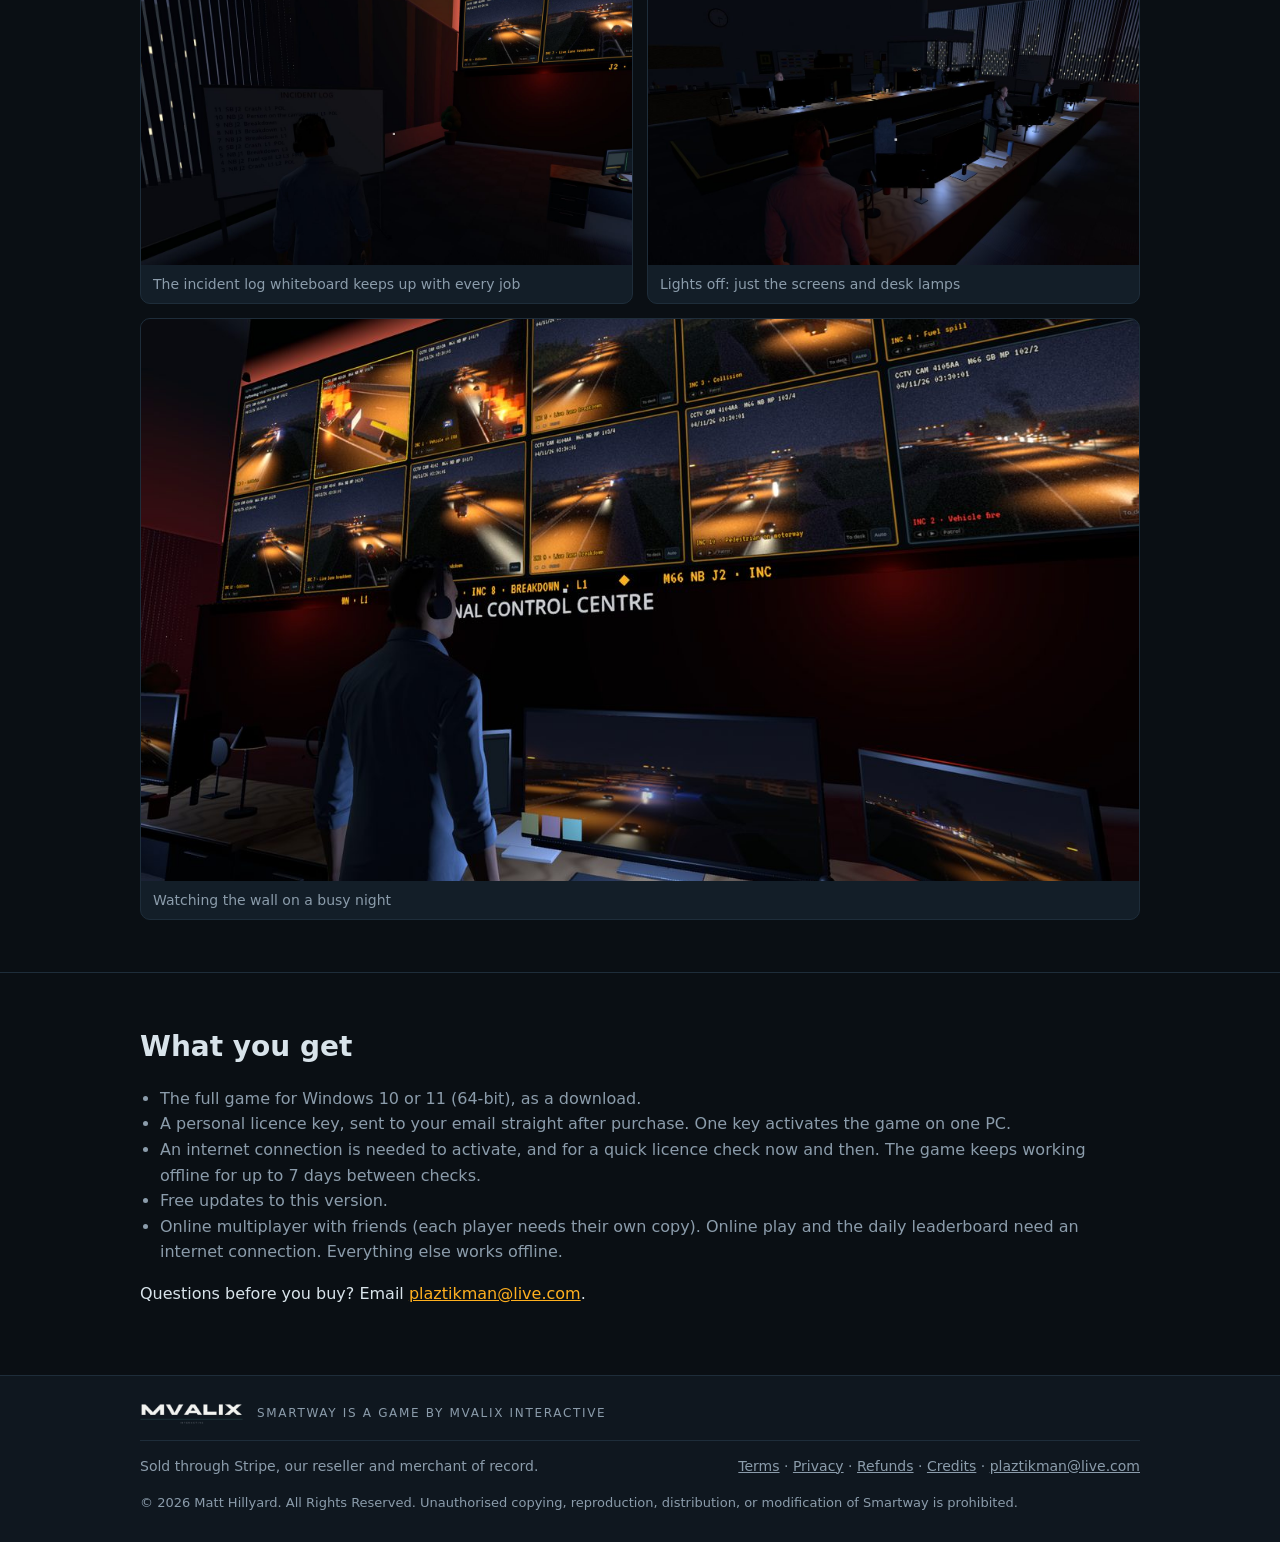
==== commit 0dd69c89: "Branding option b: MVALIX Interactive on the Smartway site Co-Authored-By: Claude Opus 5.5 <noreply@" ====
--- a/index.html
+++ b/index.html
@@ -5,19 +5,15 @@
 <meta name="viewport" content="width=device-width, initial-scale=1">
 <title>Smartway: UK Motorway Traffic Controller</title>
 <meta name="description" content="Smartway: UK Motorway Traffic Controller. Run a smart motorway control room desk on your own or with friends in online multiplayer: set speeds, close lanes, send Traffic Officers and keep the network safe.">
-<link rel="preconnect" href="https://fonts.googleapis.com">
-<link rel="preconnect" href="https://fonts.gstatic.com" crossorigin>
-<link href="https://fonts.googleapis.com/css2?family=Michroma&display=swap" rel="stylesheet">
 <link rel="stylesheet" href="style.css">
 </head>
 <body>
 <header class="top"><div class="wrap">
-  <a class="brand" href="index.html"><span class="x">✕</span> SMARTWAY</a>
+  <span class="lockup"><a class="studio" href="https://www.mvalix.com/" aria-label="MVALIX Interactive"><img src="img/mvalix-logo.png" alt="MVALIX Interactive" width="1056" height="205"></a><span class="sep"></span><a class="brand" href="index.html"><span class="x">✕</span> SMARTWAY</a></span>
   <nav><a href="index.html#multiplayer">Multiplayer</a><a href="index.html#features">Features</a><a href="index.html#buy">Buy</a><a href="refunds.html">Refunds</a><a href="mailto:plaztikman@live.com">Contact</a></nav>
 </div></header>
 <main>
 <div class="wrap hero">
-  <a class="presents" href="https://www.mvalix.com/"><img src="img/mvalix-logo.png" alt="MVALIX Interactive" width="1056" height="205"><span>presents</span></a>
   <div class="eyebrow">PC game · Windows · Online multiplayer</div>
   <h1>Smartway:<br>UK Motorway Traffic Controller</h1>
   <p class="lead">Take the desk at a smart motorway control room. Set the gantry speeds, close lanes with a Red X, send Traffic Officers, and keep any real British motorway moving and safe through a whole shift. Play solo, or run the control room together with your friends online.</p>
--- a/style.css
+++ b/style.css
@@ -103,13 +103,8 @@
 .studio-foot img { height: 20px; width: auto; display: block; }
 .studio-foot span { font-size: 12px; letter-spacing: .14em; text-transform: uppercase; }
 .studio-foot:hover span { color: #7ce0d3; }
-.presents { display: inline-flex; flex-direction: column; align-items: flex-start; gap: 6px; text-decoration: none; margin-bottom: 26px; }
-.presents img { height: 30px; width: auto; display: block; }
-.presents span { color: var(--muted); font-size: 11px; letter-spacing: .5em; text-transform: uppercase; padding-left: 2px; }
-.presents:hover span { color: #7ce0d3; }
-:root { --bg: #050607; --panel: #0c0f11; --panel2: #121618; --line: #1d2326; --fg: #f1f1f0; --muted: #8e979b; --amber: #7ce0d3; }
-h1, h2 { font-family: "Michroma", "Segoe UI", sans-serif; font-weight: 400; letter-spacing: .01em; }
-h1 { line-height: 1.2; font-size: clamp(28px, 4.6vw, 46px); }
-.btn { color: #031412; }
-header.top { background: rgba(5,6,7,.9); }
-.eyebrow { letter-spacing: .3em; }
+header.top { background: #000; border-bottom: 1px solid rgba(124,224,211,.6); }
+.lockup { display: flex; align-items: center; gap: 14px; }
+.lockup .studio img { height: 18px; width: auto; display: block; }
+.lockup .sep { width: 1px; height: 22px; background: #2b3540; }
+@media (max-width: 560px) { .lockup .studio img { height: 13px; } .lockup { gap: 10px; } .brand .x { display: none; } }
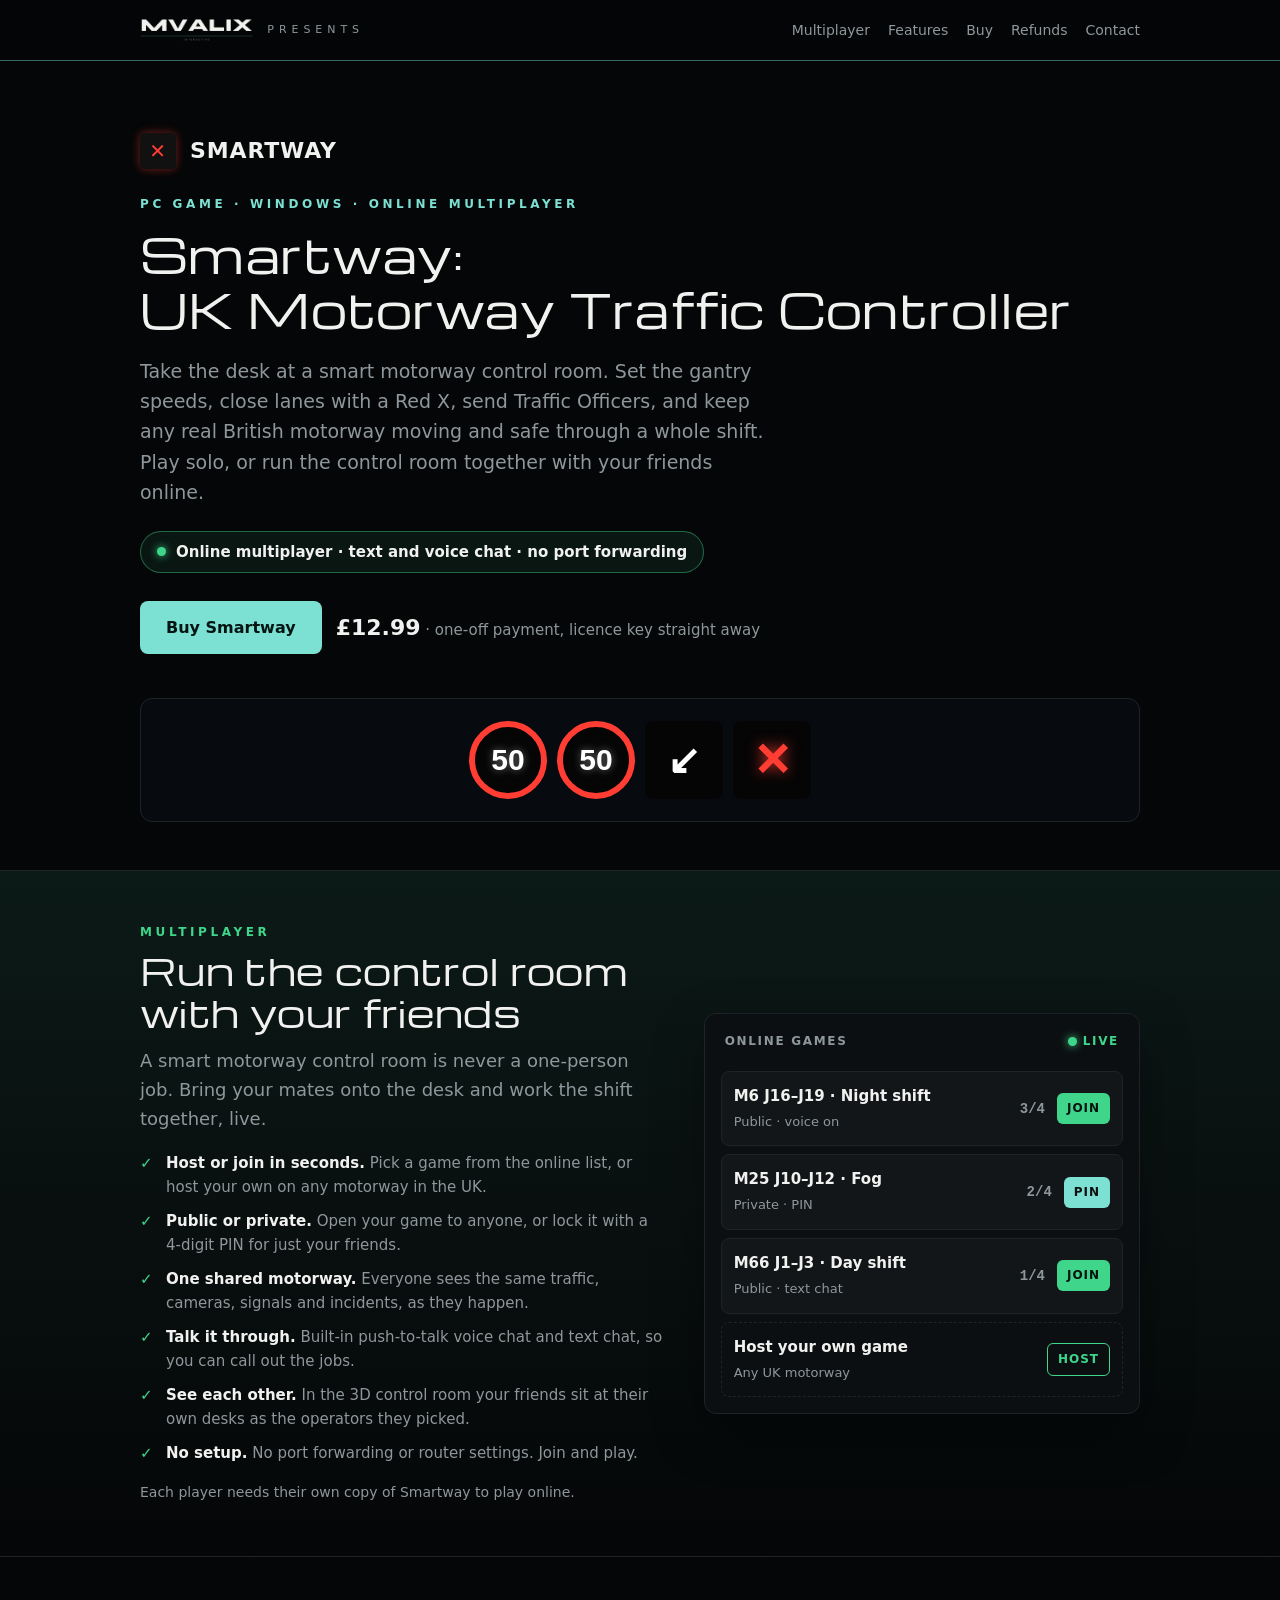
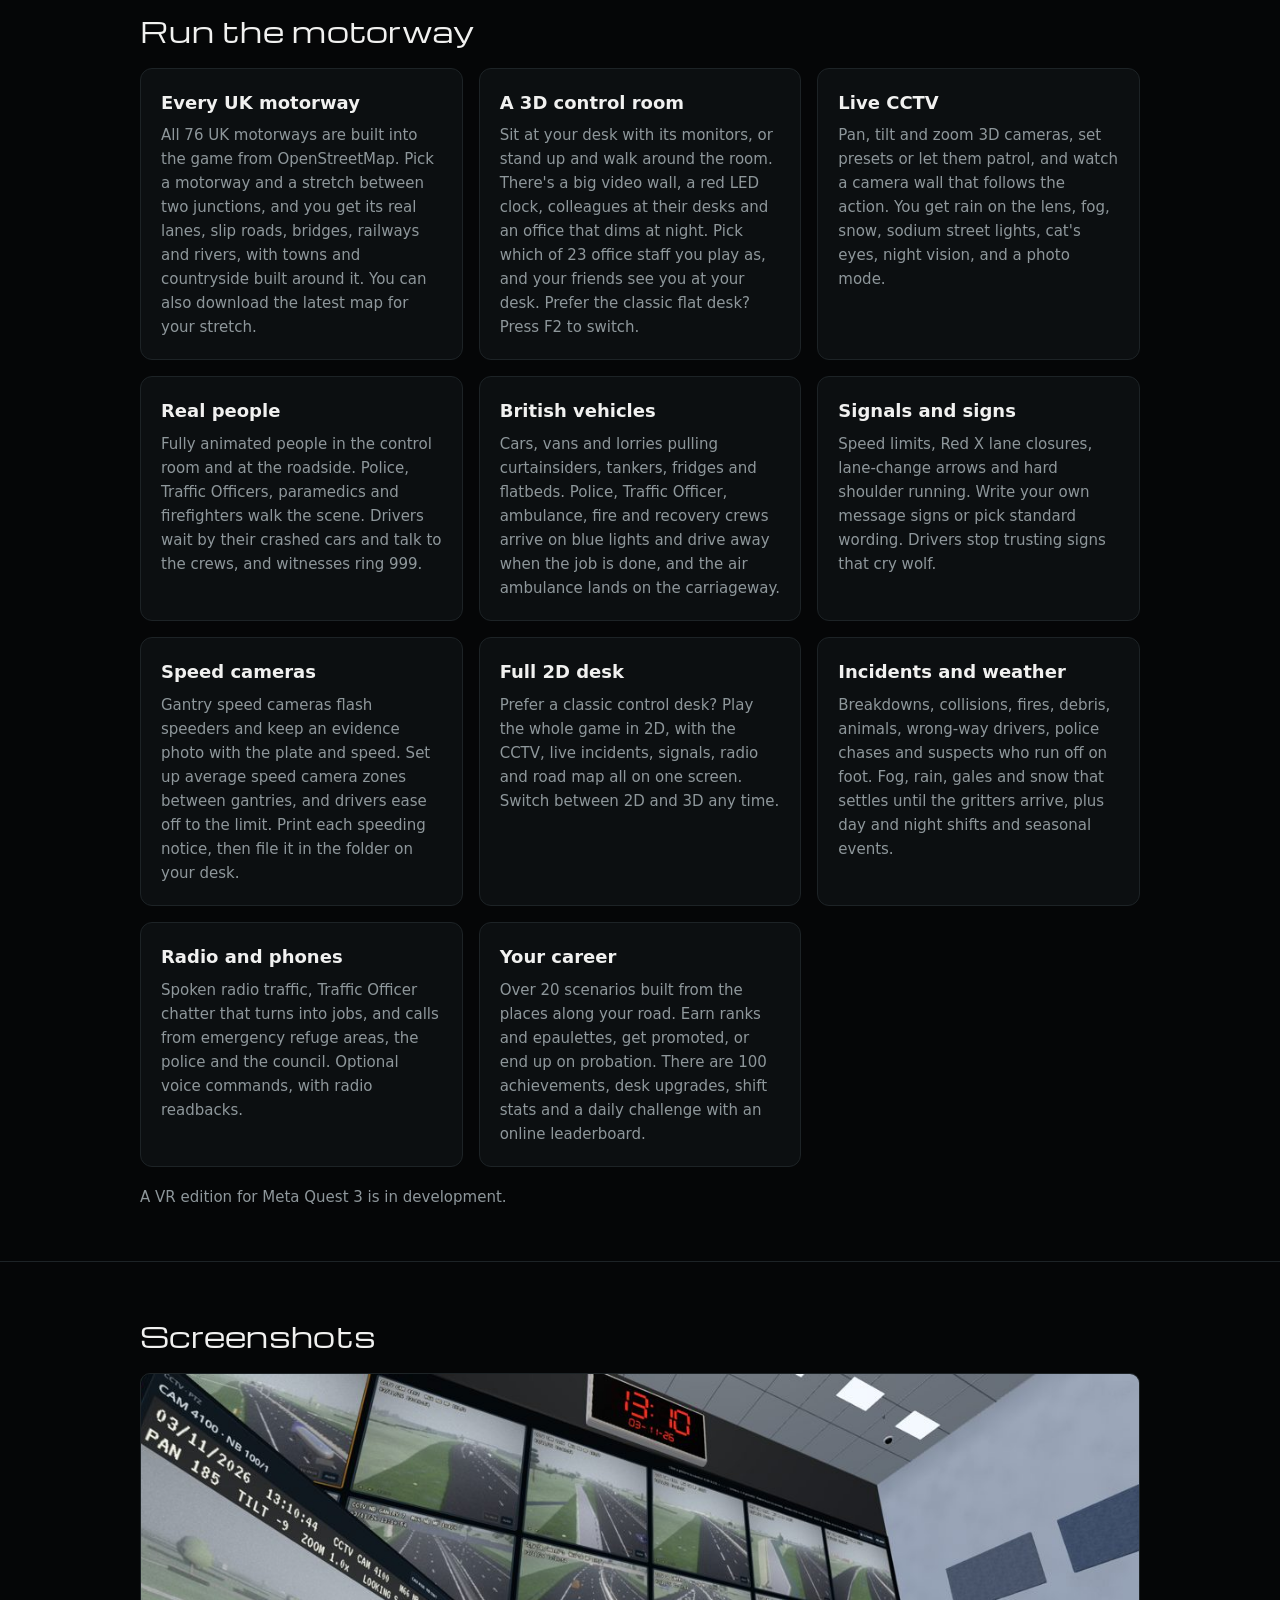
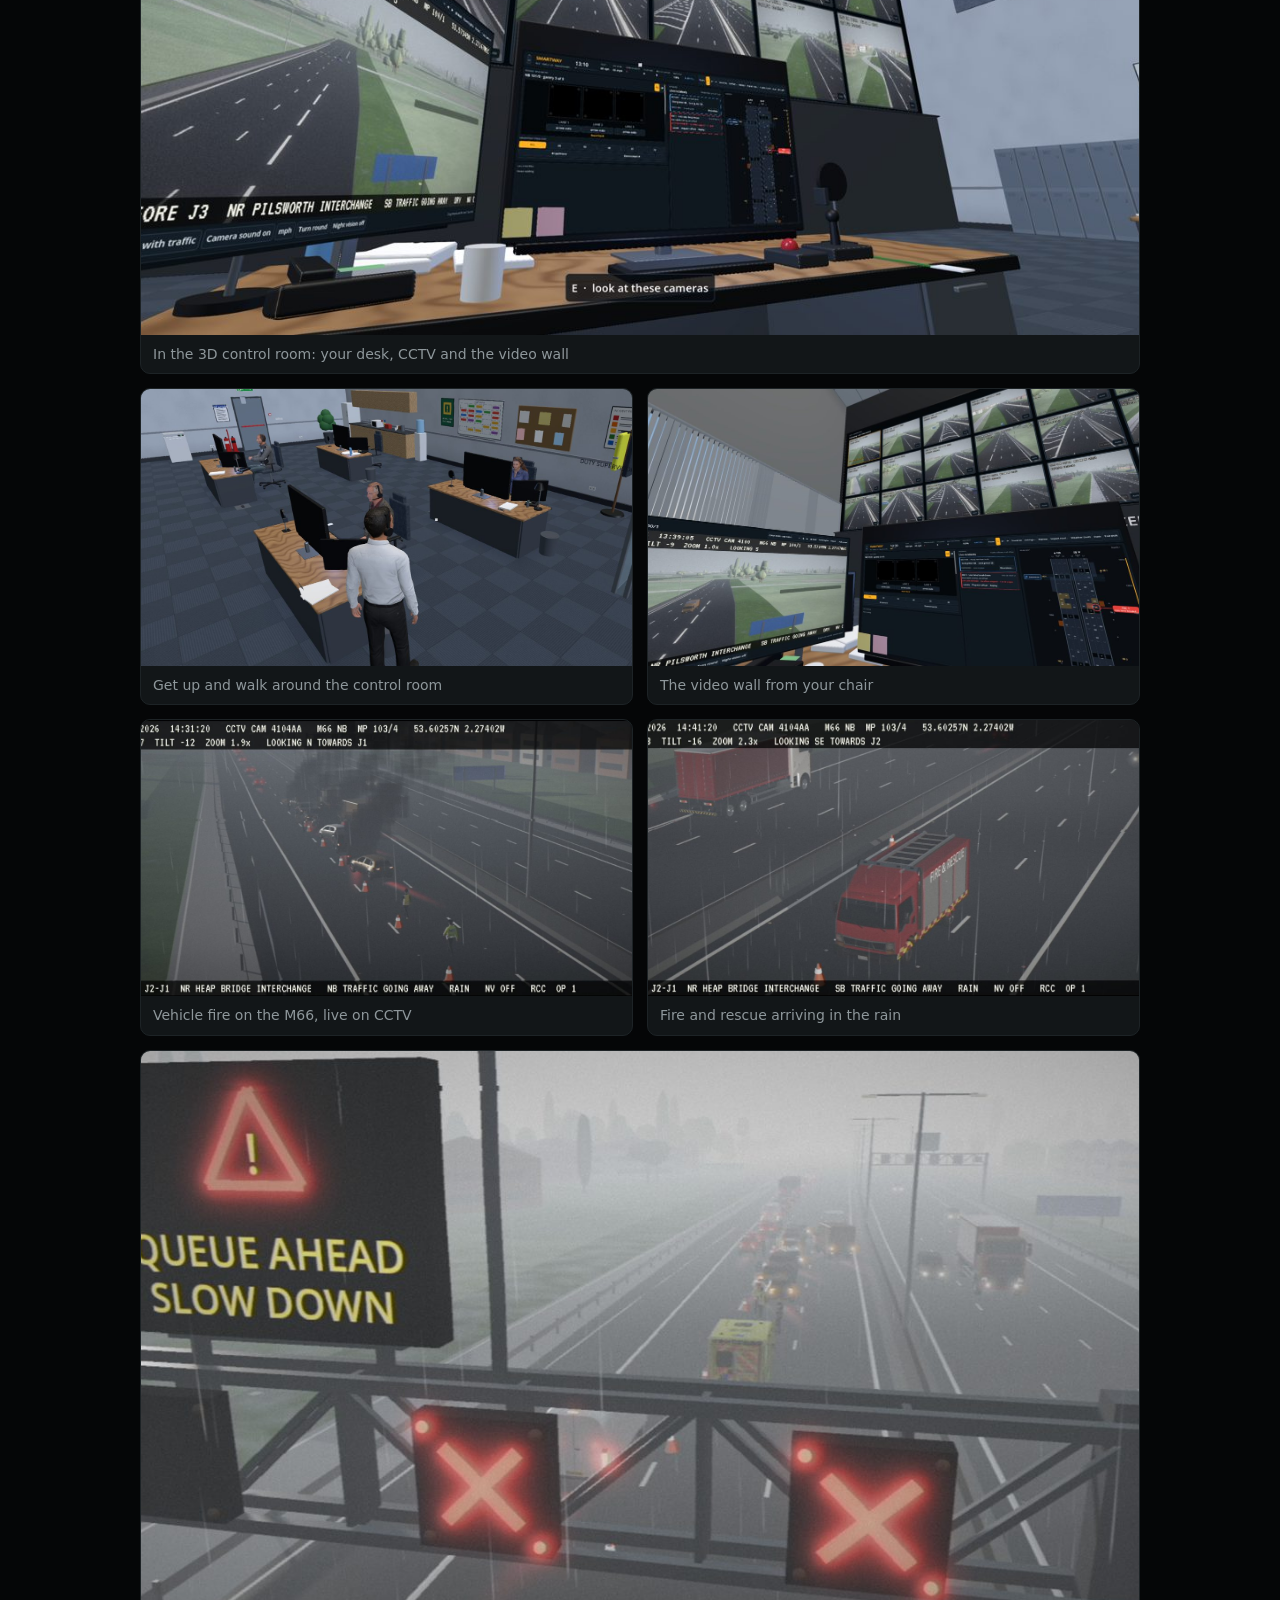
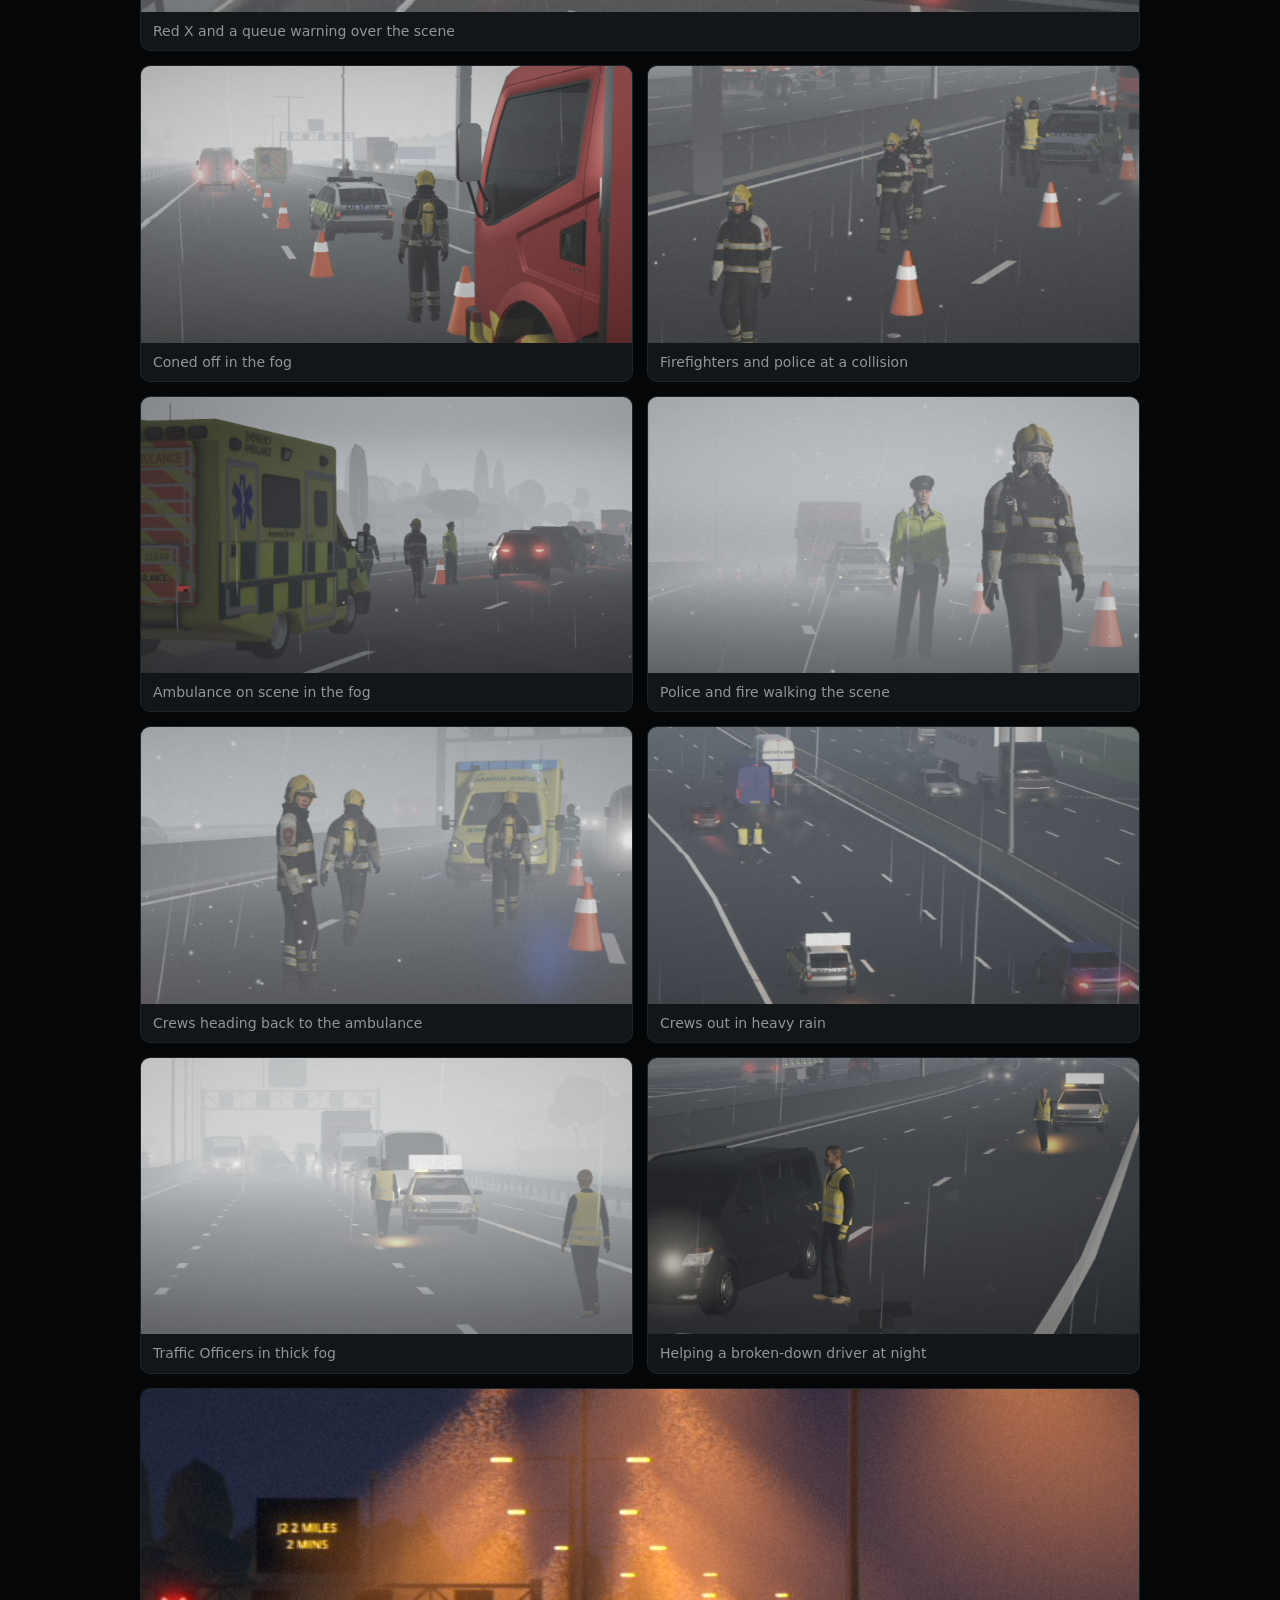
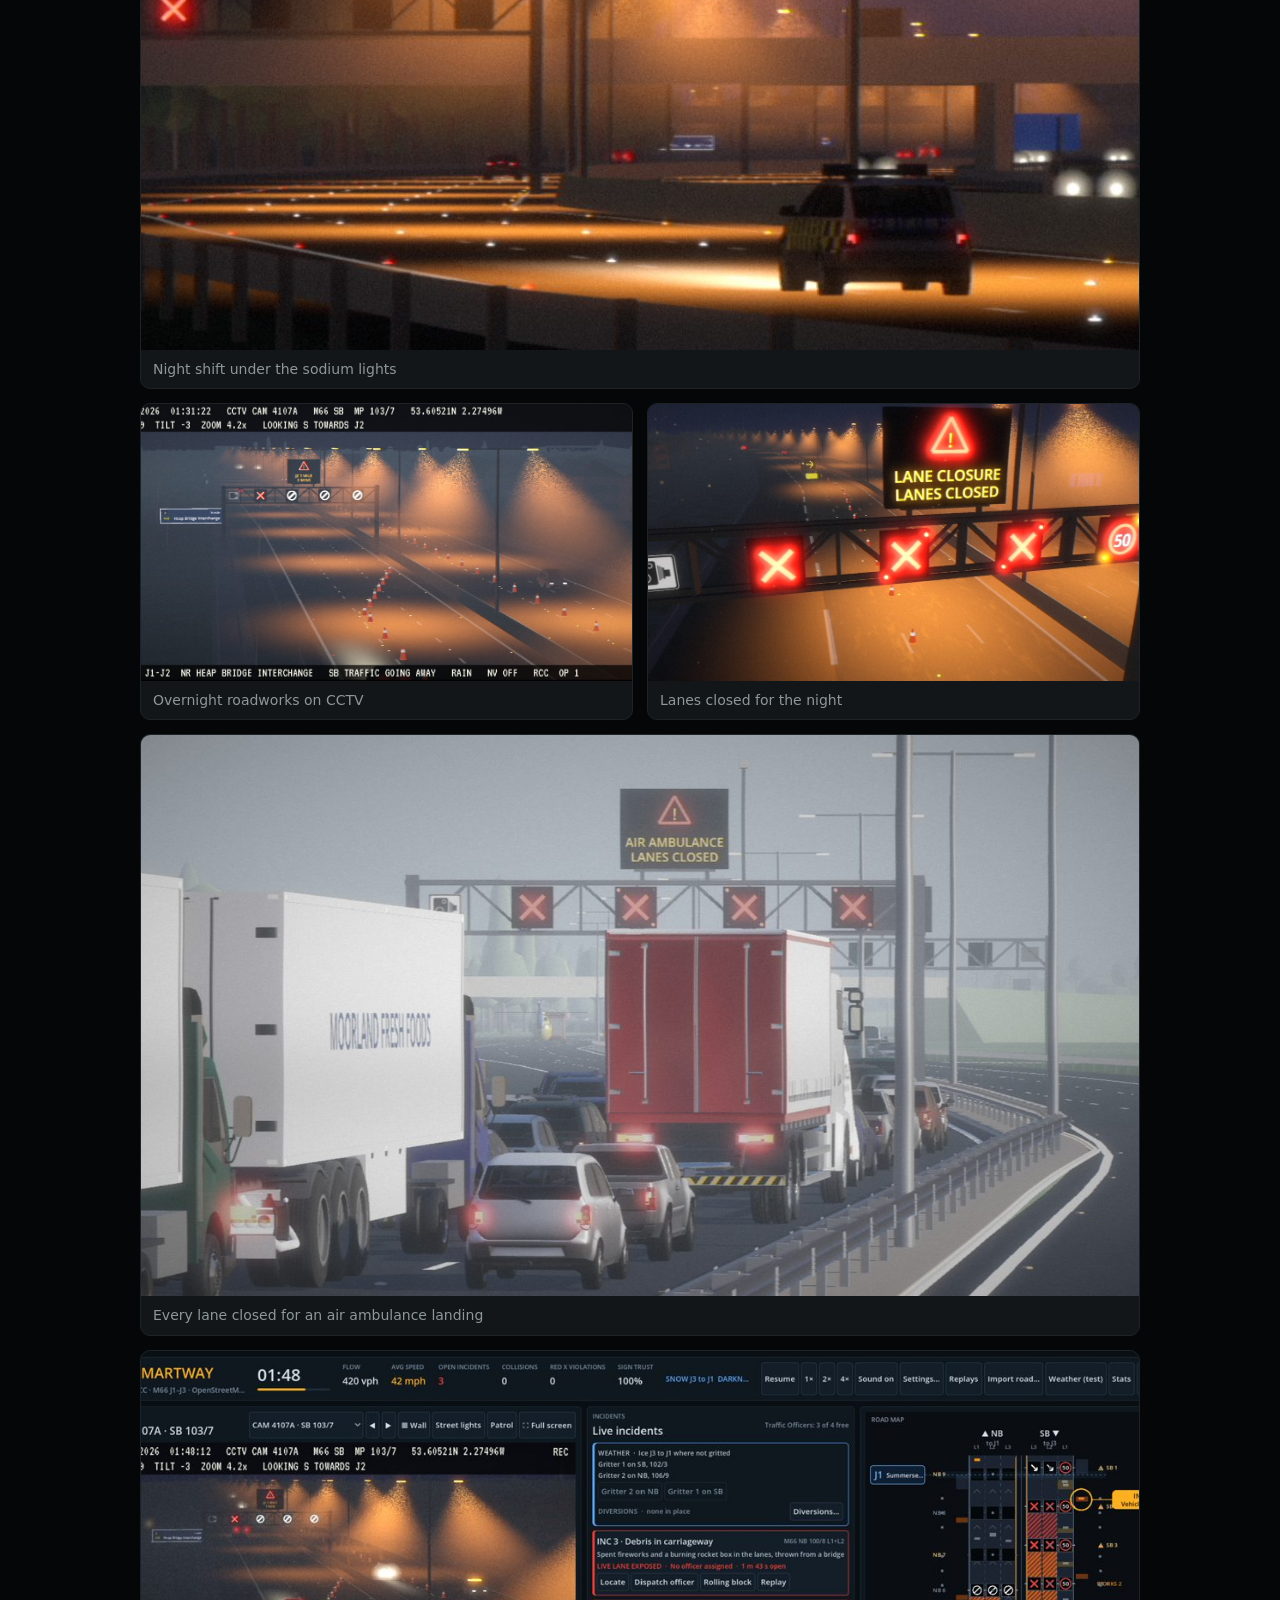
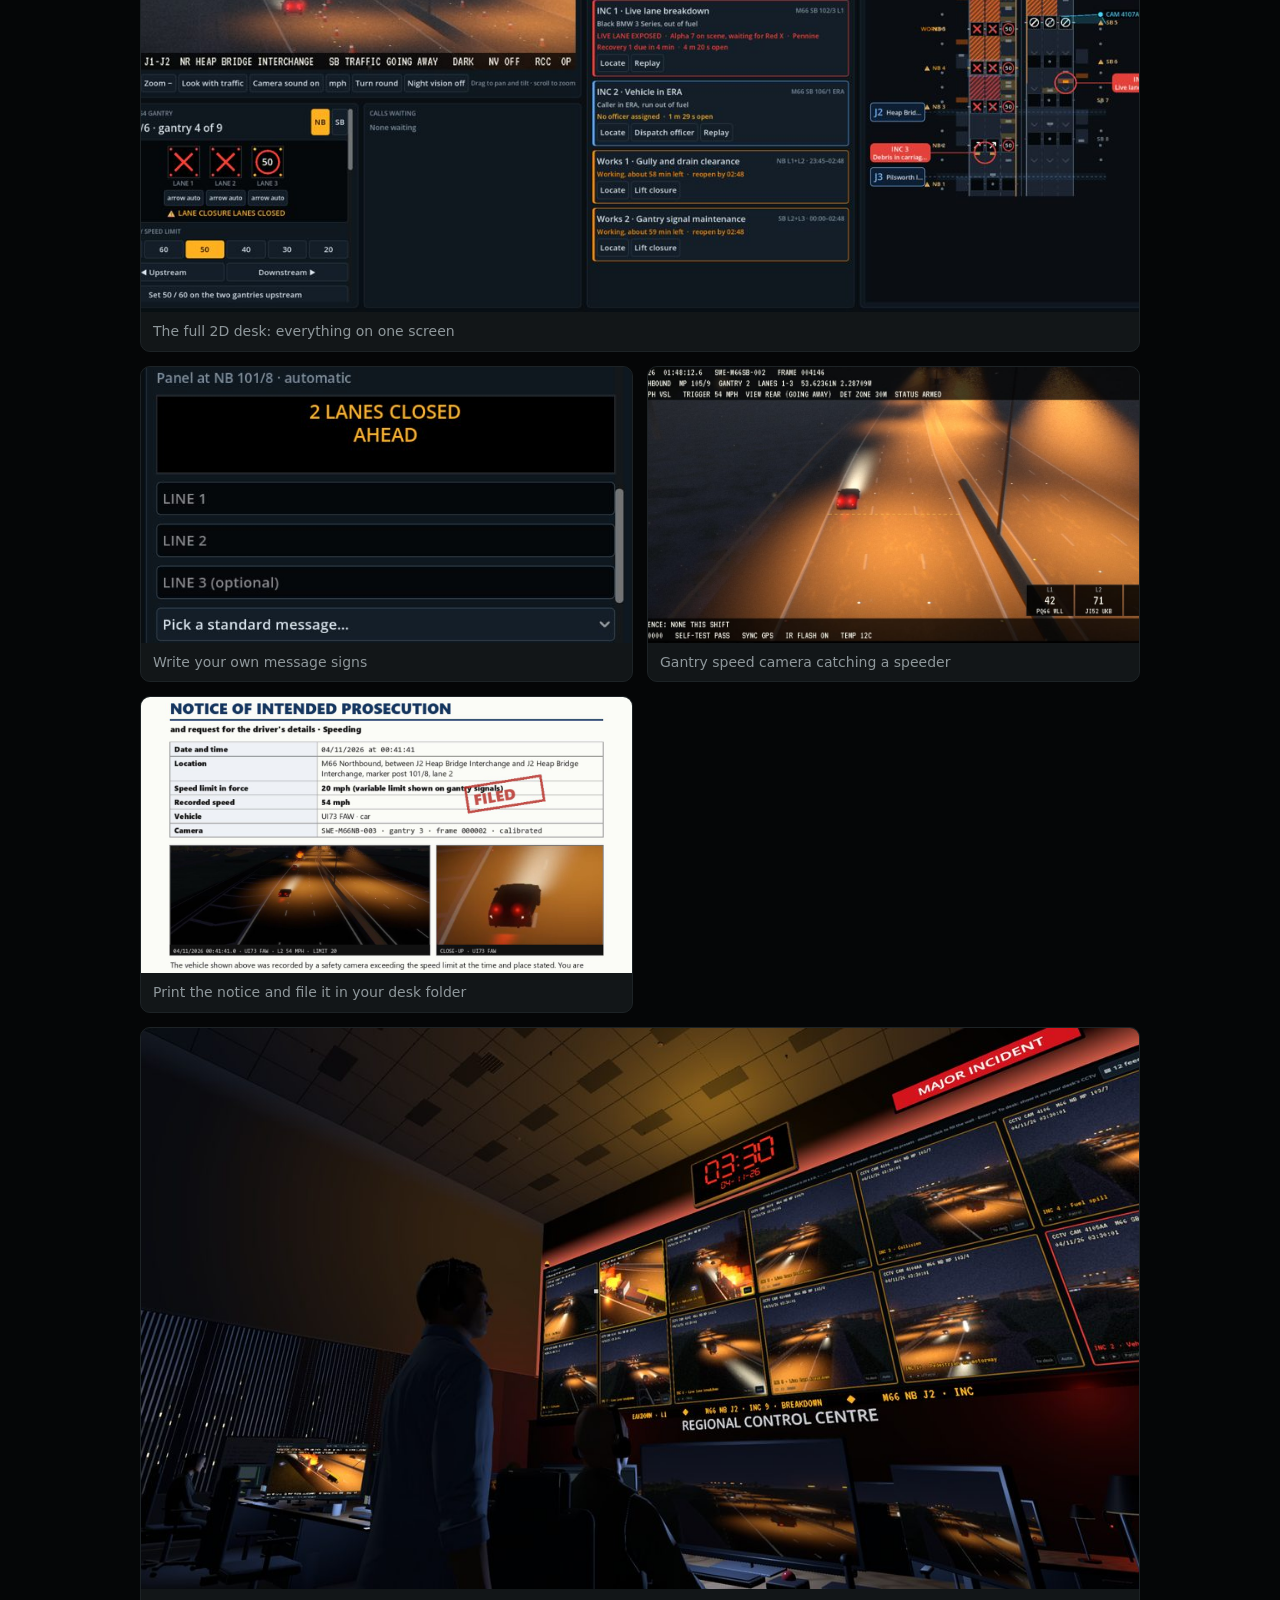
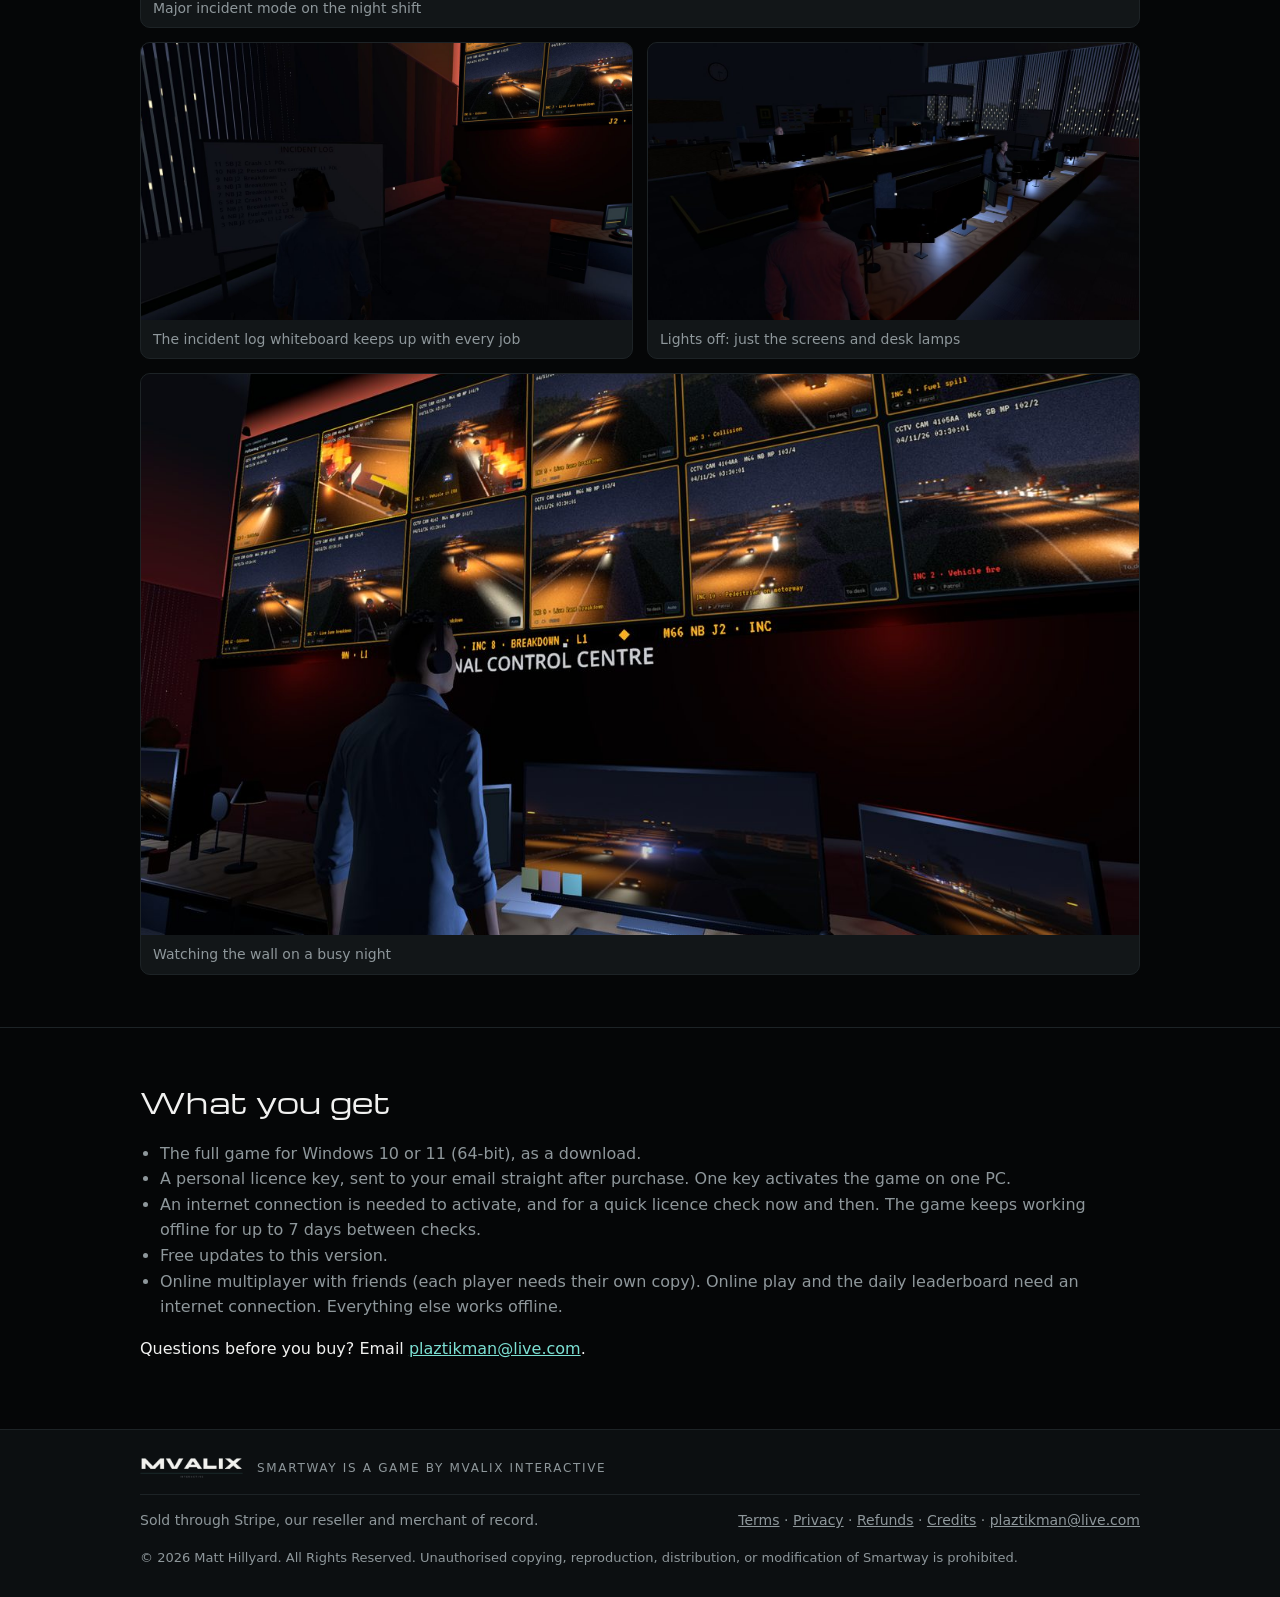
==== commit 7b13b8c5: "Studio look: MVALIX presents in the header, Smartway below Co-Authored-By: Claude Opus 5.5 <noreply@" ====
--- a/index.html
+++ b/index.html
@@ -5,15 +5,19 @@
 <meta name="viewport" content="width=device-width, initial-scale=1">
 <title>Smartway: UK Motorway Traffic Controller</title>
 <meta name="description" content="Smartway: UK Motorway Traffic Controller. Run a smart motorway control room desk on your own or with friends in online multiplayer: set speeds, close lanes, send Traffic Officers and keep the network safe.">
+<link rel="preconnect" href="https://fonts.googleapis.com">
+<link rel="preconnect" href="https://fonts.gstatic.com" crossorigin>
+<link href="https://fonts.googleapis.com/css2?family=Michroma&display=swap" rel="stylesheet">
 <link rel="stylesheet" href="style.css">
 </head>
 <body>
 <header class="top"><div class="wrap">
-  <span class="lockup"><a class="studio" href="https://www.mvalix.com/" aria-label="MVALIX Interactive"><img src="img/mvalix-logo.png" alt="MVALIX Interactive" width="1056" height="205"></a><span class="sep"></span><a class="brand" href="index.html"><span class="x">✕</span> SMARTWAY</a></span>
+  <a class="studio-head" href="https://www.mvalix.com/"><img src="img/mvalix-logo.png" alt="MVALIX Interactive" width="1056" height="205"><span>presents</span></a>
   <nav><a href="index.html#multiplayer">Multiplayer</a><a href="index.html#features">Features</a><a href="index.html#buy">Buy</a><a href="refunds.html">Refunds</a><a href="mailto:plaztikman@live.com">Contact</a></nav>
 </div></header>
 <main>
 <div class="wrap hero">
+  <a class="brand hero-brand" href="index.html"><span class="x">✕</span> SMARTWAY</a>
   <div class="eyebrow">PC game · Windows · Online multiplayer</div>
   <h1>Smartway:<br>UK Motorway Traffic Controller</h1>
   <p class="lead">Take the desk at a smart motorway control room. Set the gantry speeds, close lanes with a Red X, send Traffic Officers, and keep any real British motorway moving and safe through a whole shift. Play solo, or run the control room together with your friends online.</p>
--- a/style.css
+++ b/style.css
@@ -103,8 +103,28 @@
 .studio-foot img { height: 20px; width: auto; display: block; }
 .studio-foot span { font-size: 12px; letter-spacing: .14em; text-transform: uppercase; }
 .studio-foot:hover span { color: #7ce0d3; }
-header.top { background: #000; border-bottom: 1px solid rgba(124,224,211,.6); }
-.lockup { display: flex; align-items: center; gap: 14px; }
-.lockup .studio img { height: 18px; width: auto; display: block; }
-.lockup .sep { width: 1px; height: 22px; background: #2b3540; }
-@media (max-width: 560px) { .lockup .studio img { height: 13px; } .lockup { gap: 10px; } .brand .x { display: none; } }
+.presents { display: inline-flex; flex-direction: column; align-items: flex-start; gap: 6px; text-decoration: none; margin-bottom: 26px; }
+.presents img { height: 30px; width: auto; display: block; }
+.presents span { color: var(--muted); font-size: 11px; letter-spacing: .5em; text-transform: uppercase; padding-left: 2px; }
+.presents:hover span { color: #7ce0d3; }
+:root { --bg: #050607; --panel: #0c0f11; --panel2: #121618; --line: #1d2326; --fg: #f1f1f0; --muted: #8e979b; --amber: #7ce0d3; }
+h1, h2 { font-family: "Michroma", "Segoe UI", sans-serif; font-weight: 400; letter-spacing: .01em; }
+h1 { line-height: 1.2; font-size: clamp(28px, 4.6vw, 46px); }
+.btn { color: #031412; }
+header.top { background: rgba(5,6,7,.9); }
+.eyebrow { letter-spacing: .3em; }
+
+header.top { border-bottom-color: rgba(124,224,211,.45); }
+.studio-head { display: flex; align-items: center; gap: 14px; text-decoration: none; }
+.studio-head img { height: 22px; width: auto; display: block; }
+.studio-head span { color: var(--muted); font-size: 11px; letter-spacing: .45em; text-transform: uppercase; }
+.studio-head:hover span { color: var(--amber); }
+.studio-line { display: flex; align-items: center; gap: 22px; }
+.hero-brand { font-size: 22px; gap: 14px; margin-bottom: 26px; }
+.hero-brand .x { width: 36px; height: 36px; font-size: 20px; }
+@media (max-width: 560px) {
+  header.top .wrap { height: auto; min-height: 60px; padding-top: 8px; padding-bottom: 8px; }
+  .studio-head img { height: 15px; } .studio-head { gap: 8px; } .studio-head span { font-size: 9px; letter-spacing: .3em; }
+  .studio-line { flex-direction: column; align-items: flex-start; gap: 6px; }
+  nav { max-width: 55%; }
+}
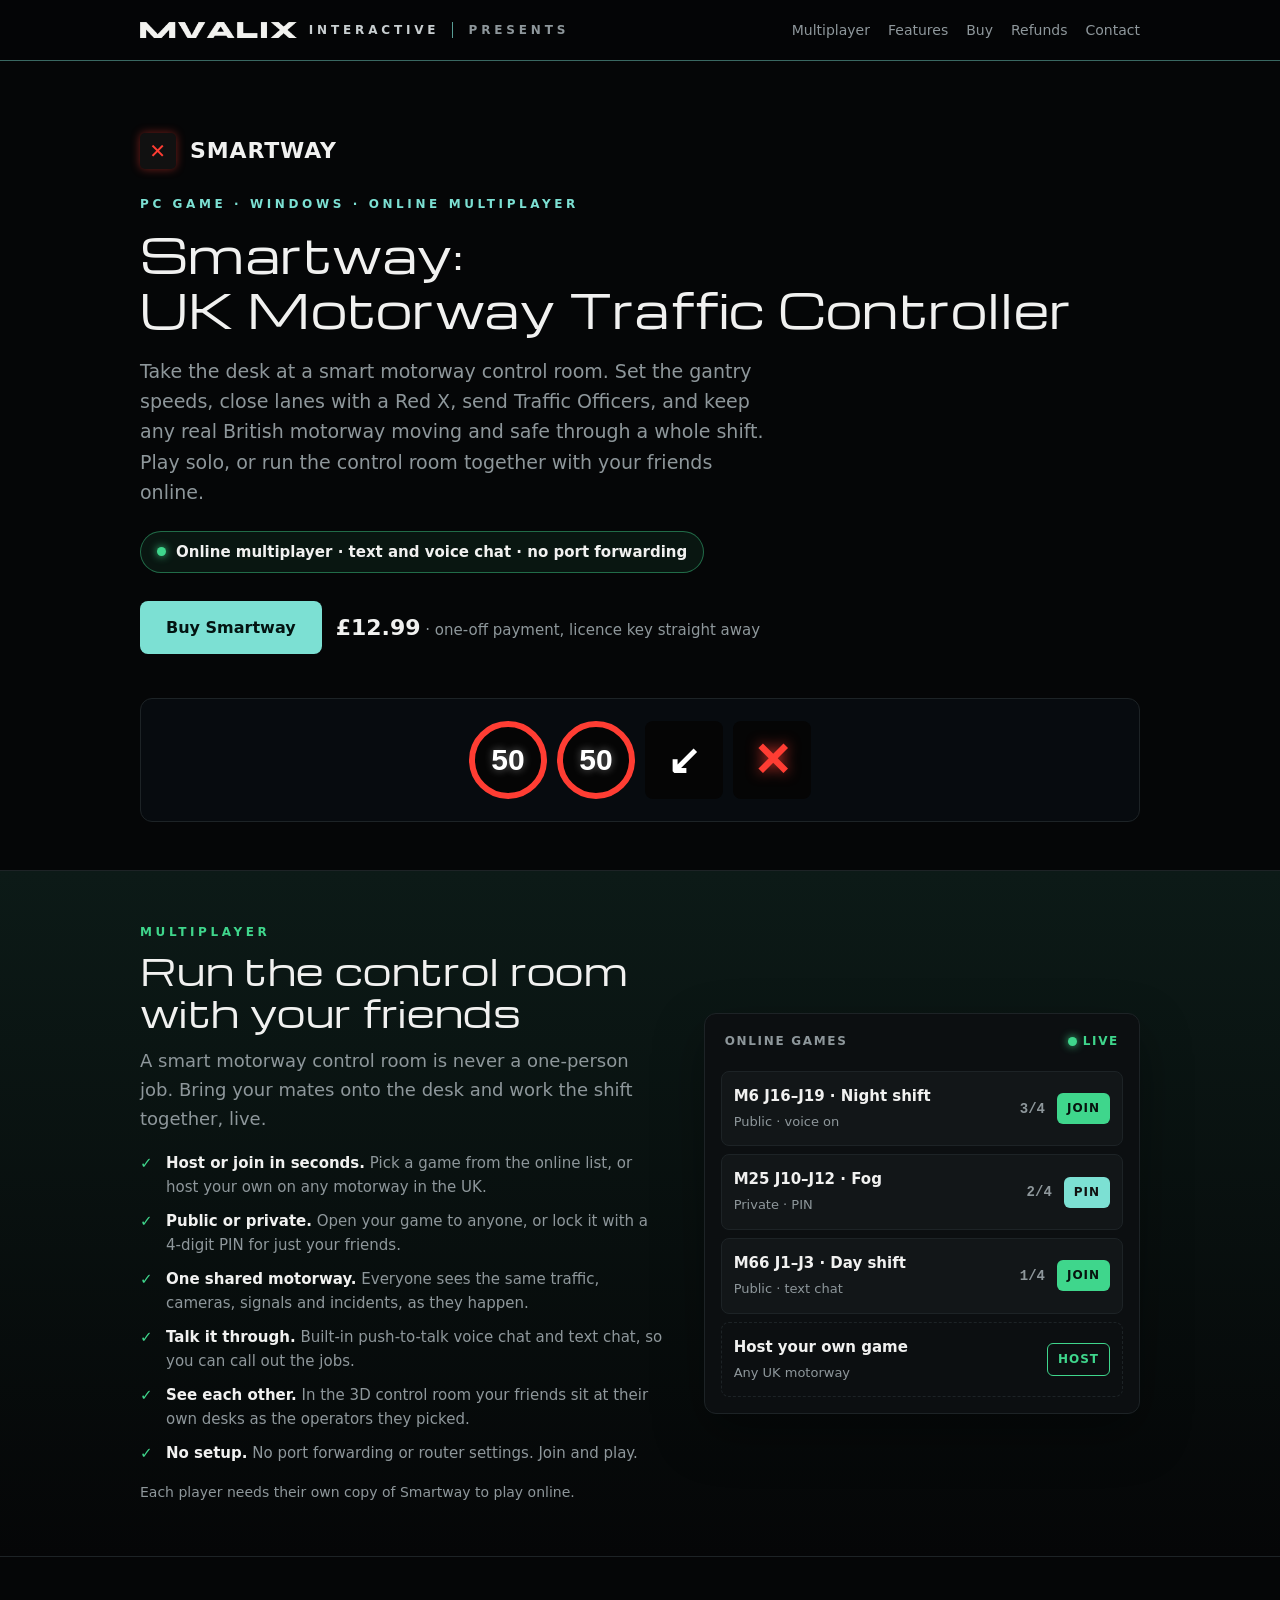
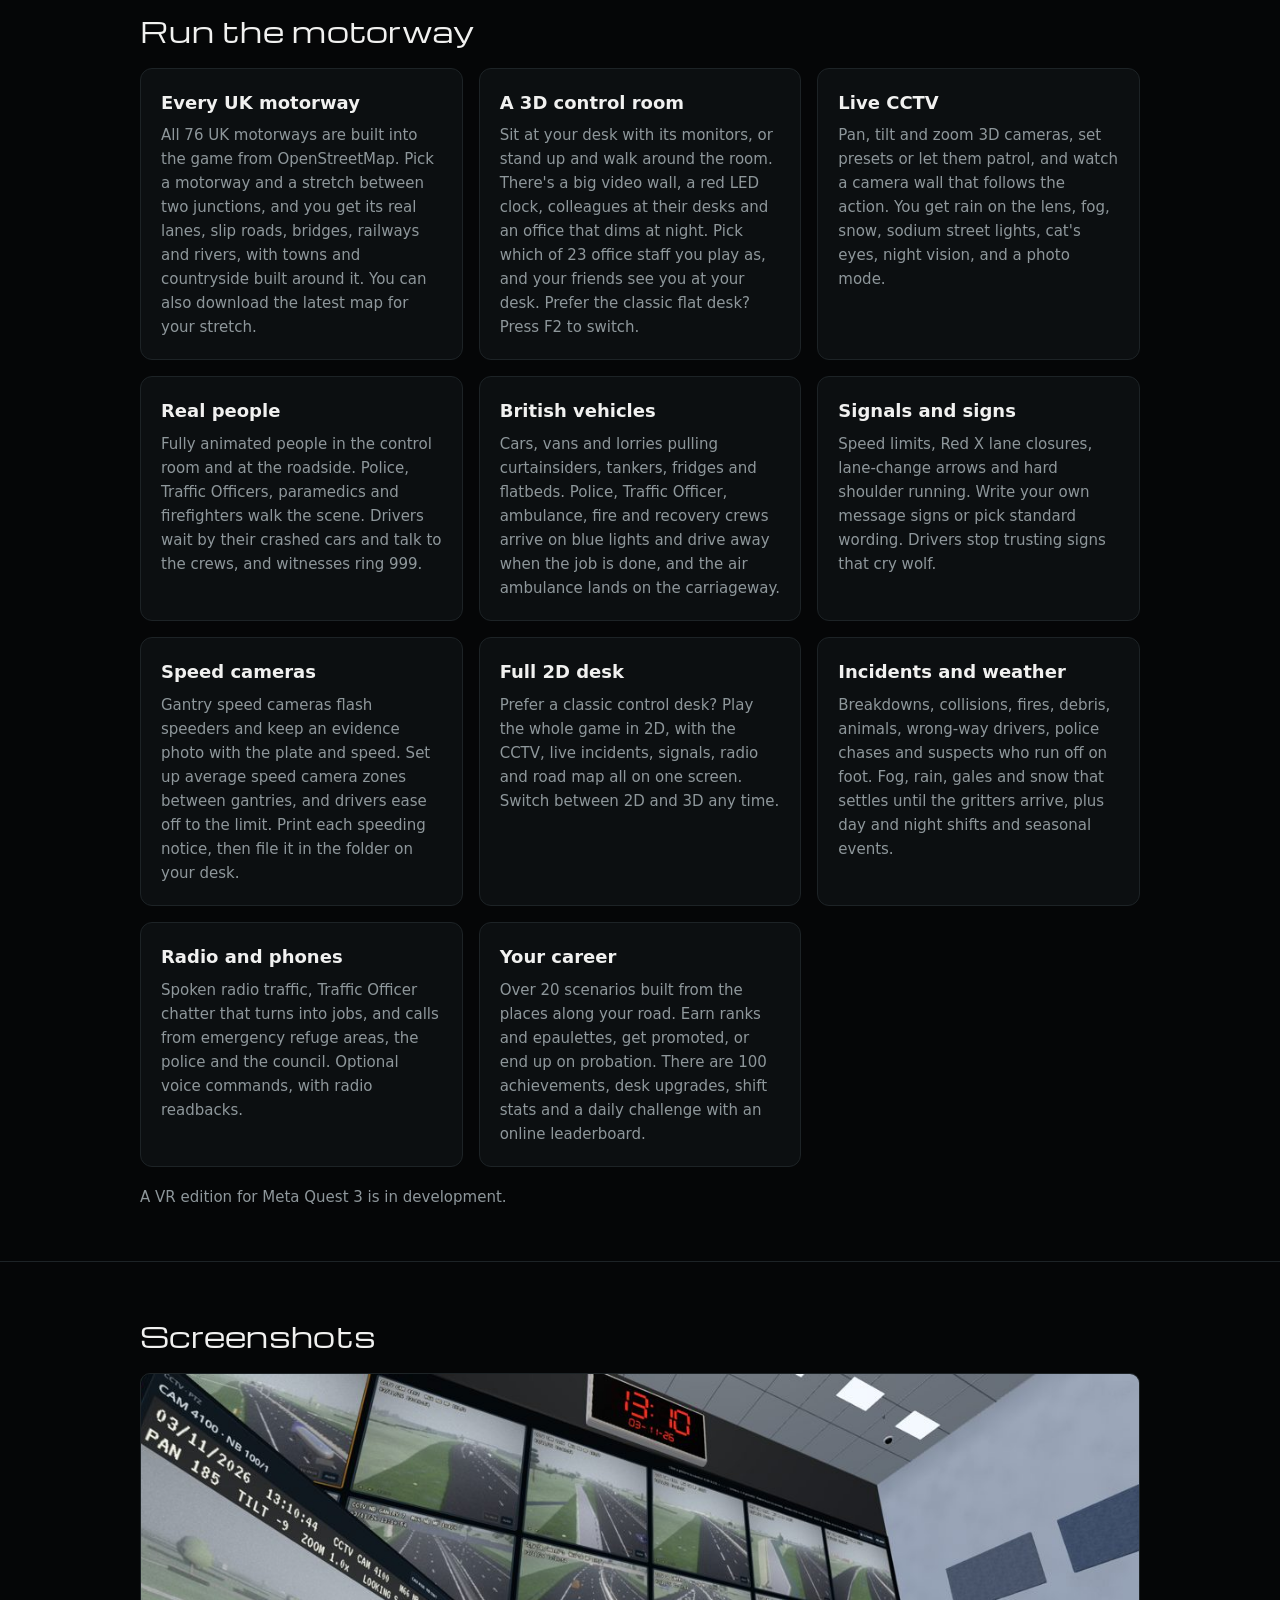
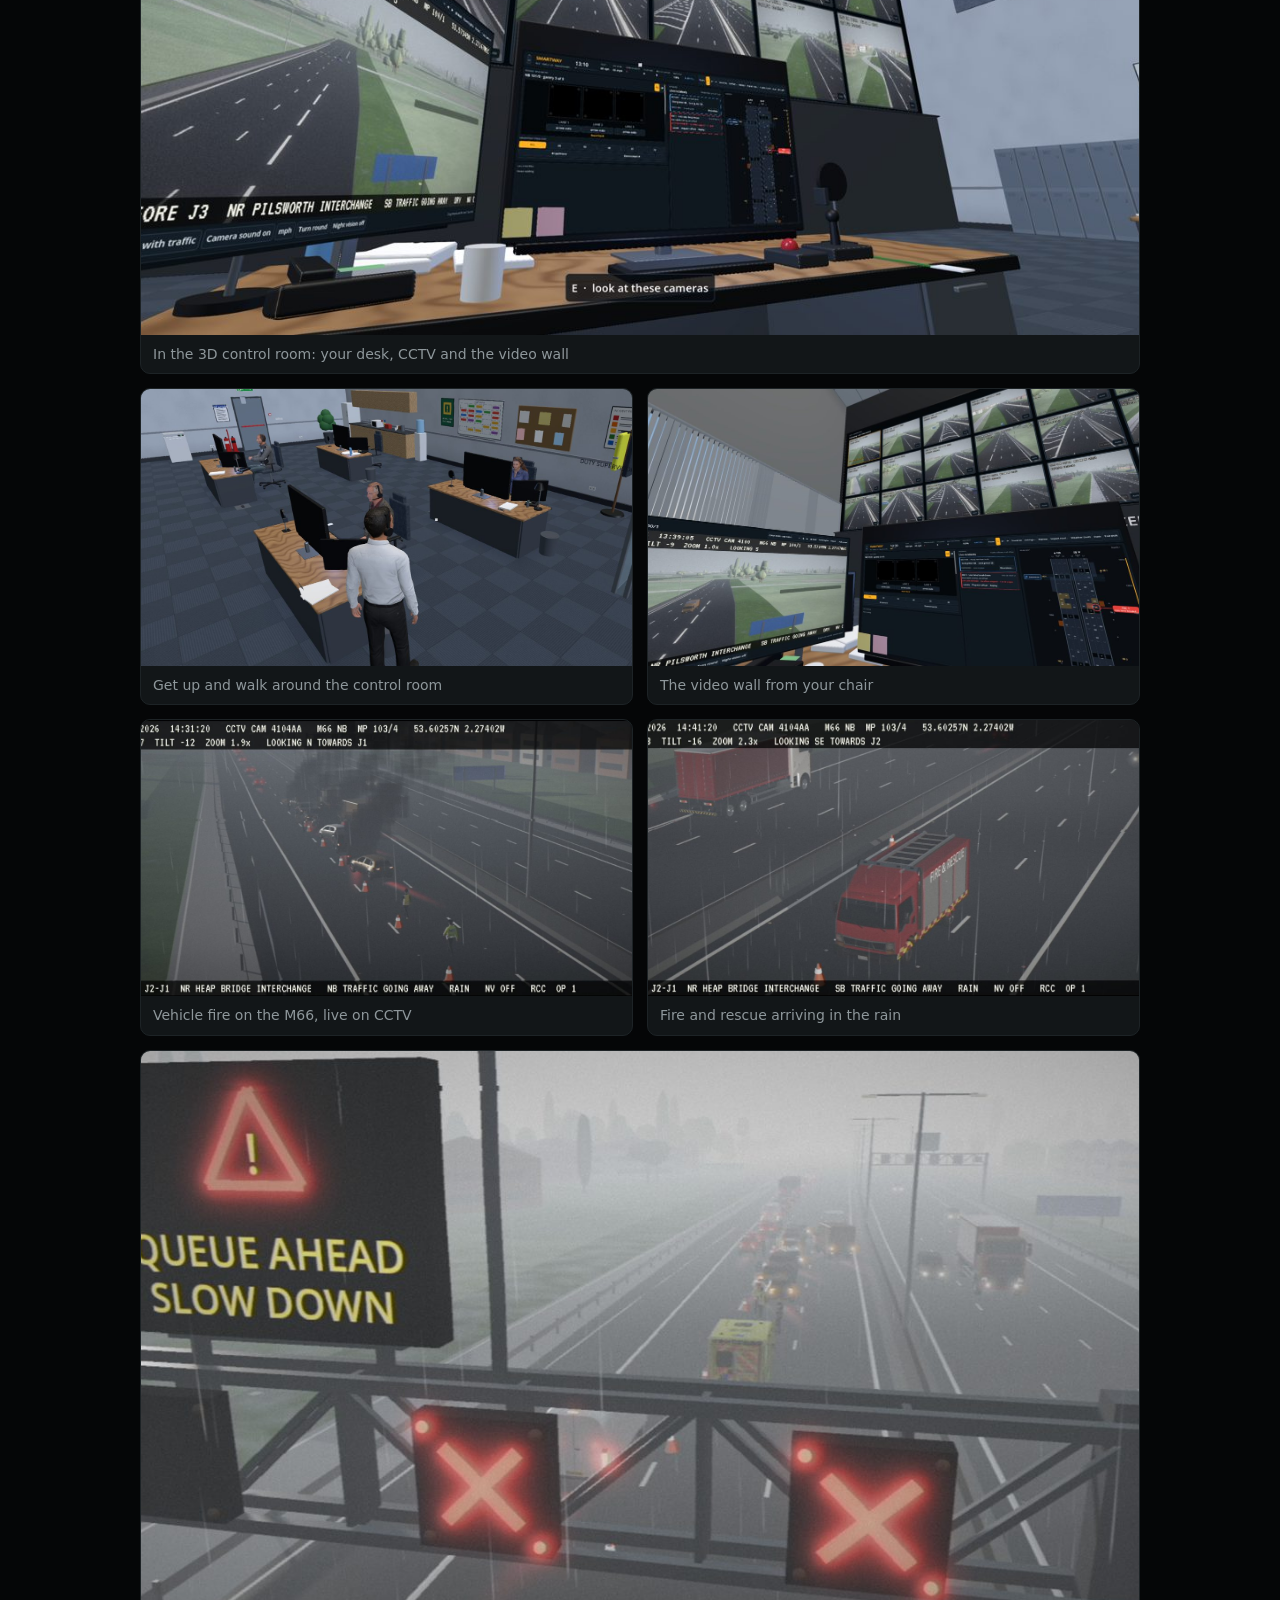
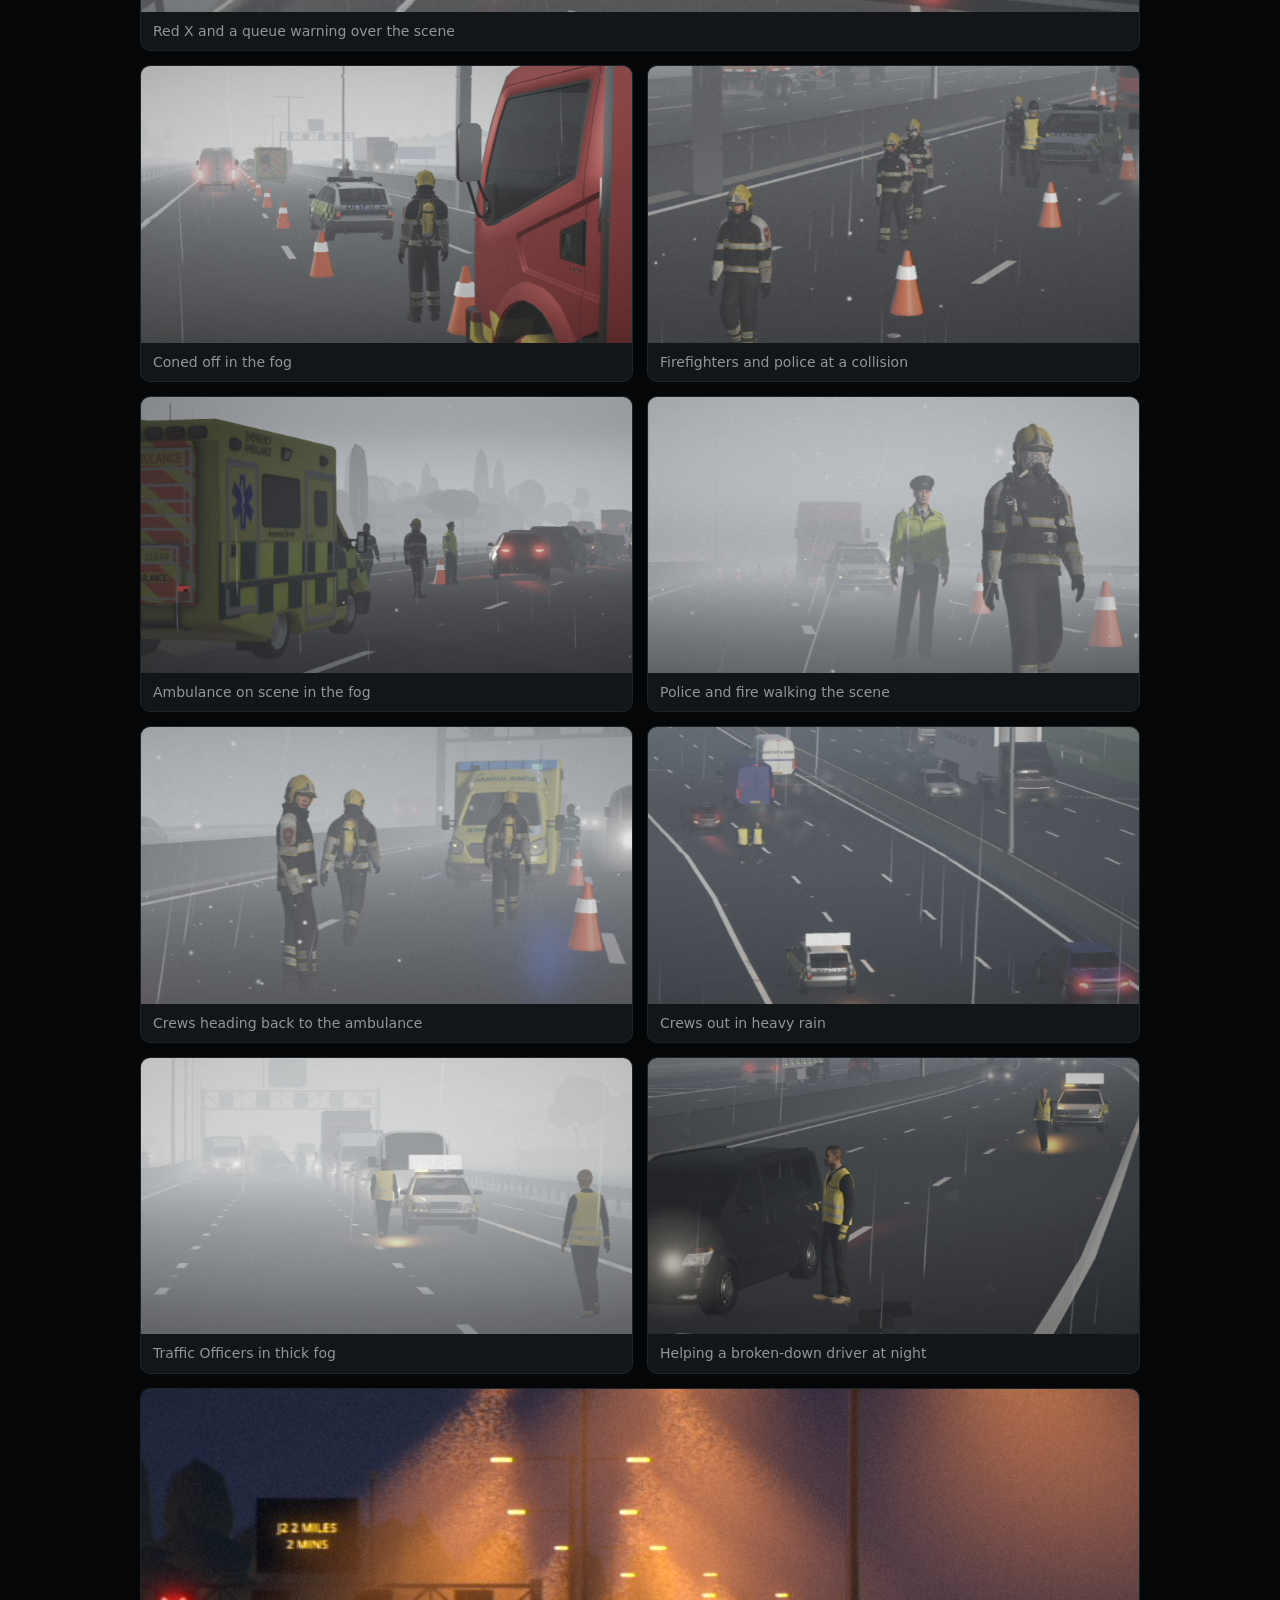
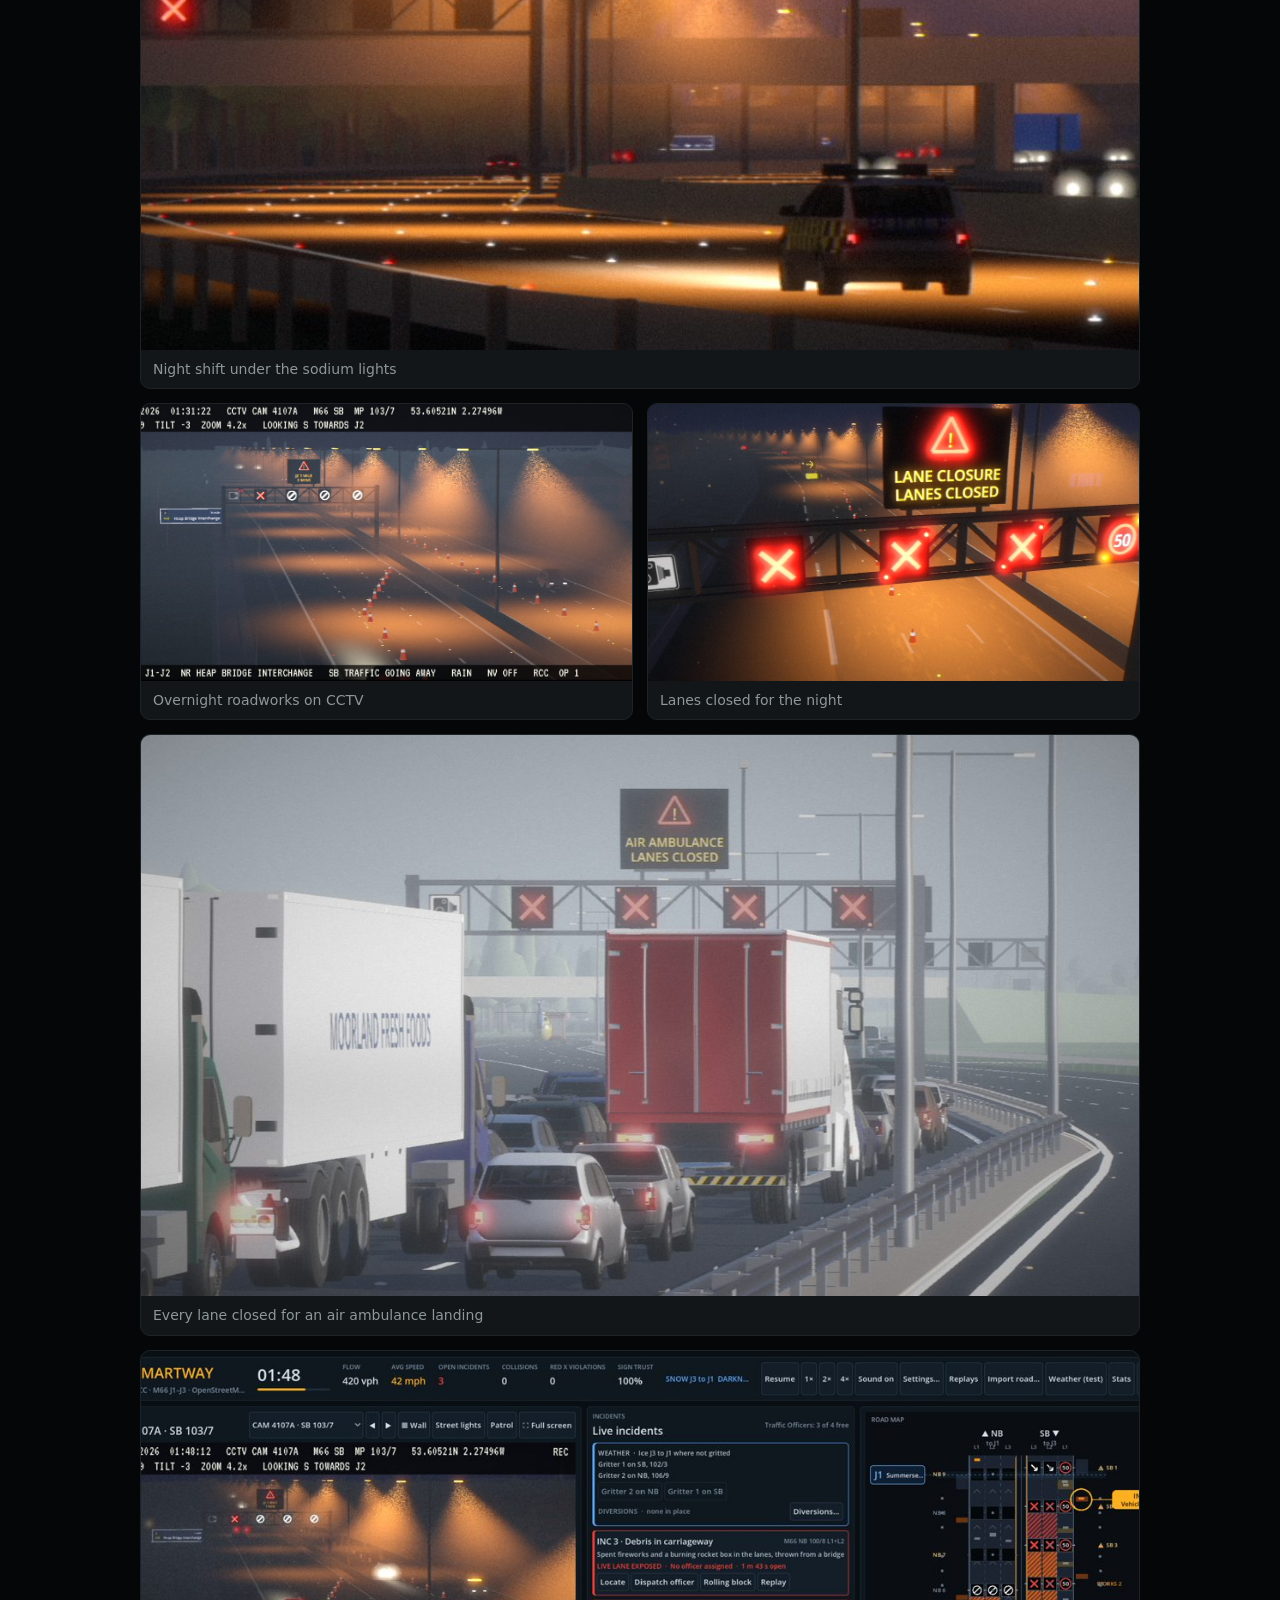
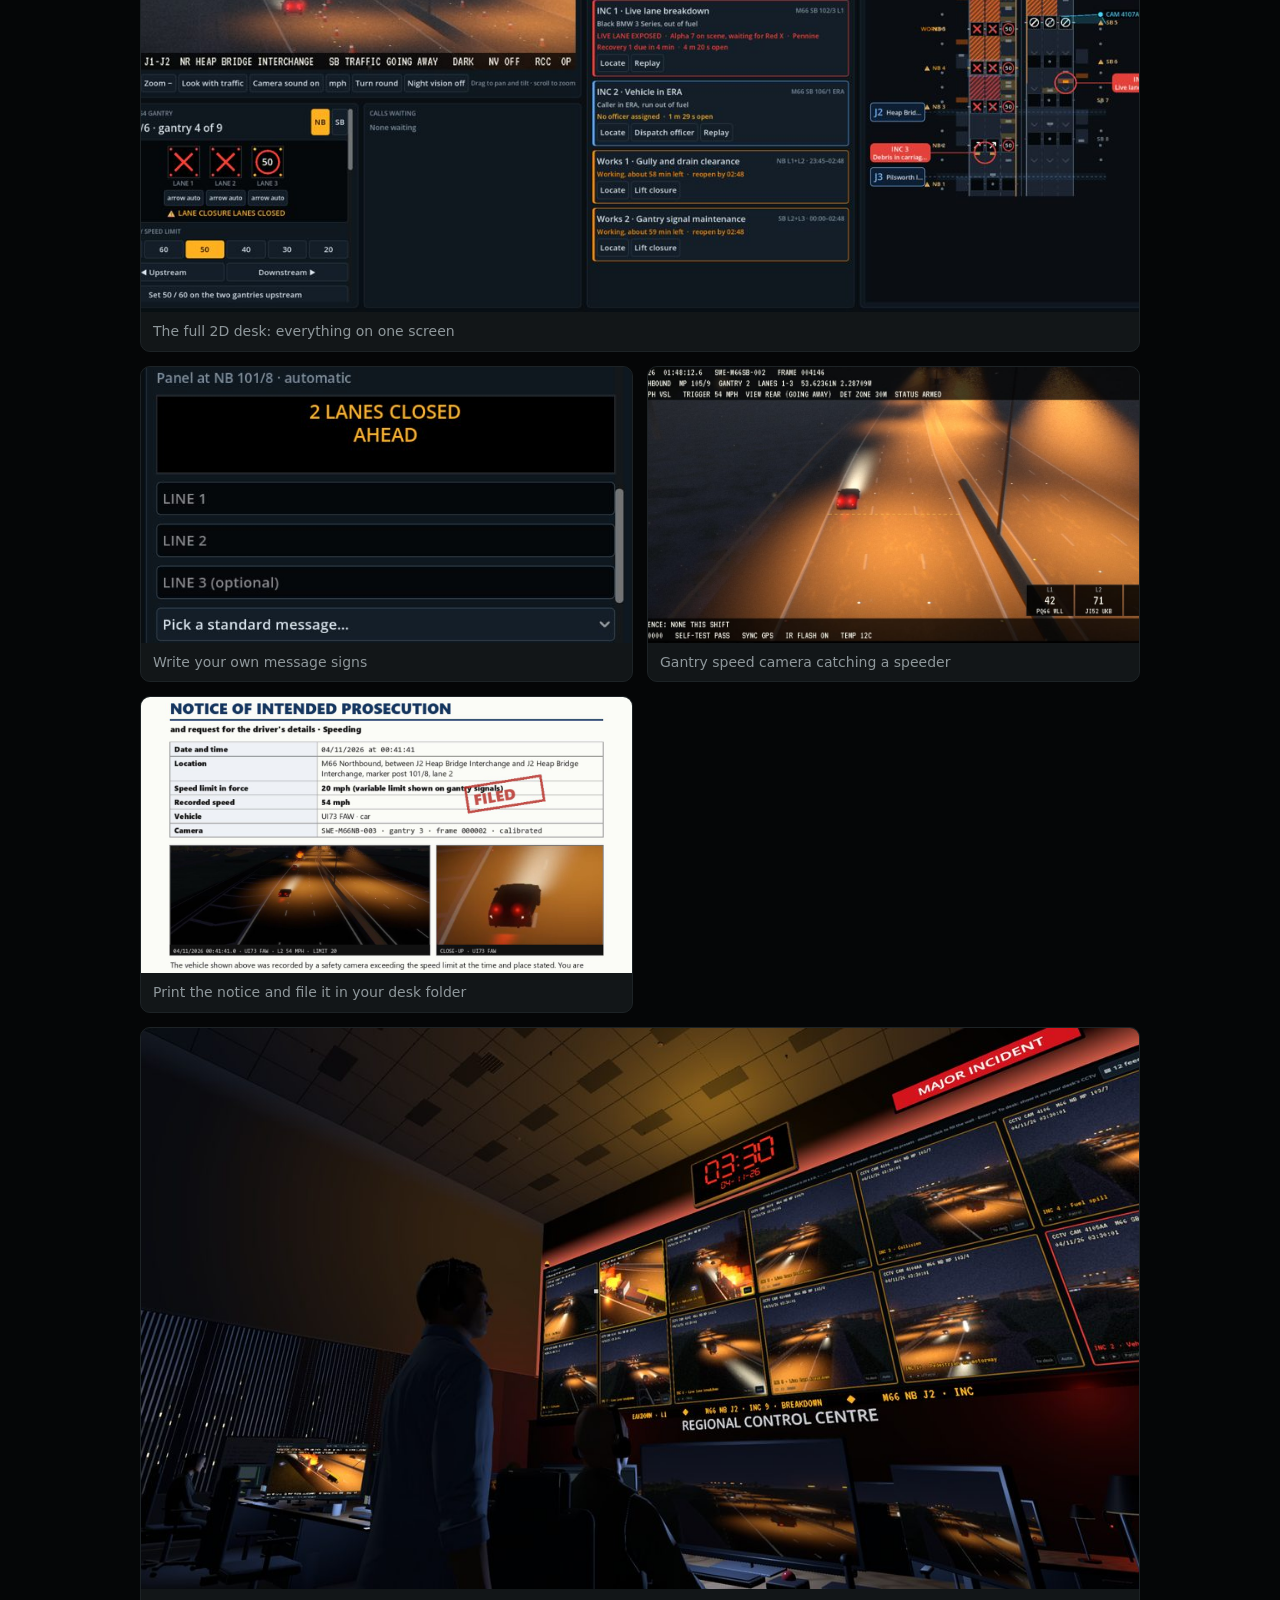
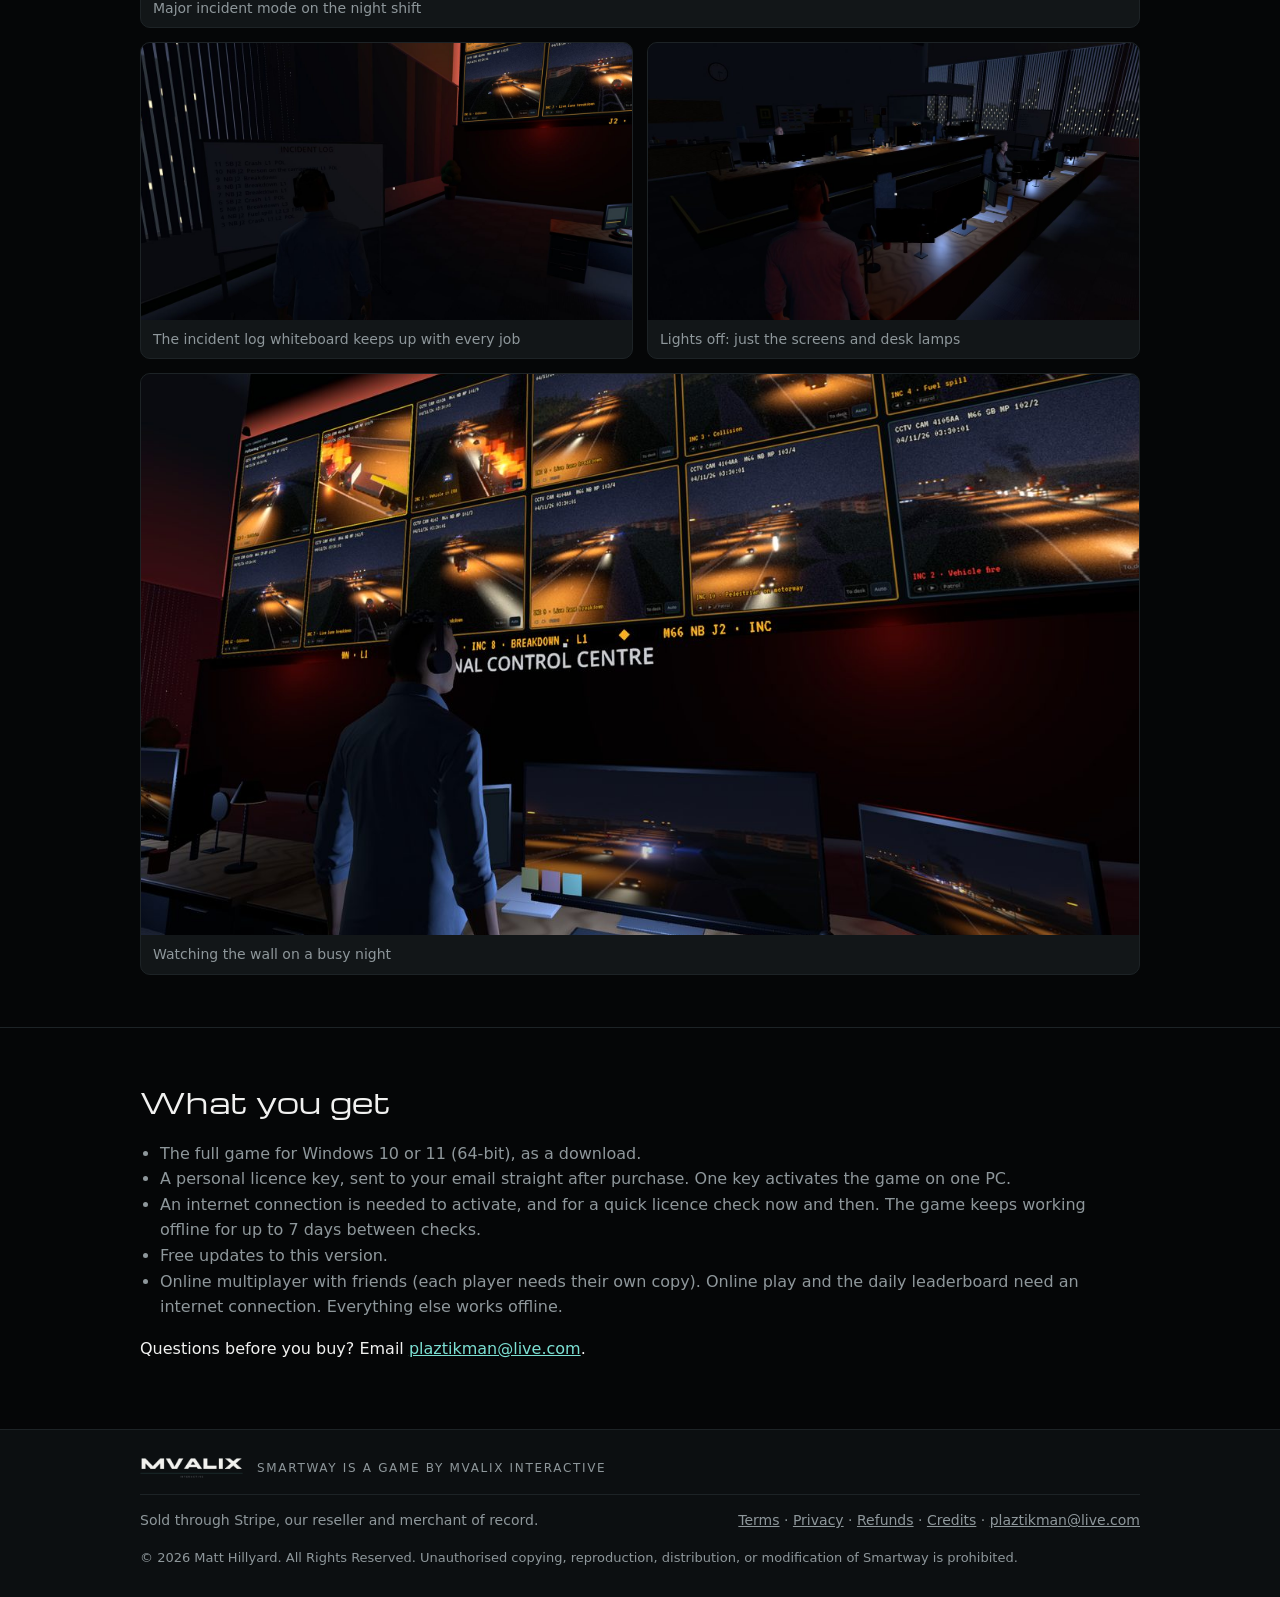
==== commit 68af4c1d: "Header lockup: set INTERACTIVE and PRESENTS beside the wordmark Co-Authored-By: Claude Opus 5.5 <nor" ====
--- a/index.html
+++ b/index.html
@@ -12,7 +12,7 @@
 </head>
 <body>
 <header class="top"><div class="wrap">
-  <a class="studio-head" href="https://www.mvalix.com/"><img src="img/mvalix-logo.png" alt="MVALIX Interactive" width="1056" height="205"><span>presents</span></a>
+  <a class="studio-head" href="https://www.mvalix.com/" aria-label="MVALIX Interactive presents"><img src="img/mvalix-wordmark.png" alt="" width="1029" height="105"><span class="sub">Interactive</span><span class="rule"></span><span class="pres">Presents</span></a>
   <nav><a href="index.html#multiplayer">Multiplayer</a><a href="index.html#features">Features</a><a href="index.html#buy">Buy</a><a href="refunds.html">Refunds</a><a href="mailto:plaztikman@live.com">Contact</a></nav>
 </div></header>
 <main>
--- a/style.css
+++ b/style.css
@@ -128,3 +128,19 @@
   .studio-line { flex-direction: column; align-items: flex-start; gap: 6px; }
   nav { max-width: 55%; }
 }
+/* studio lockup v2: text set beside the wordmark, all centred on one line */
+.studio-head { gap: 12px; line-height: 1; }
+.studio-head img { height: 16px; }
+.studio-head span { display: block; font-size: 12px; line-height: 1; font-weight: 600; letter-spacing: .32em; margin-right: -.32em; }
+.studio-head .sub { color: #c9cfd1; }
+.studio-head .rule { width: 1px; height: 16px; background: rgba(124,224,211,.7); margin: 0 4px; letter-spacing: 0; }
+.studio-head .pres { color: var(--muted); }
+@media (max-width: 560px) {
+  .studio-head img { height: 12px; } .studio-head { gap: 7px; }
+  .studio-head span { font-size: 9px; letter-spacing: .2em; margin-right: -.2em; }
+  .studio-head .rule { height: 12px; margin: 0 2px; }
+}
+@media (max-width: 560px) {
+  header.top .wrap { flex-direction: column; align-items: flex-start; gap: 8px; }
+  nav { max-width: none; justify-content: flex-start; }
+}
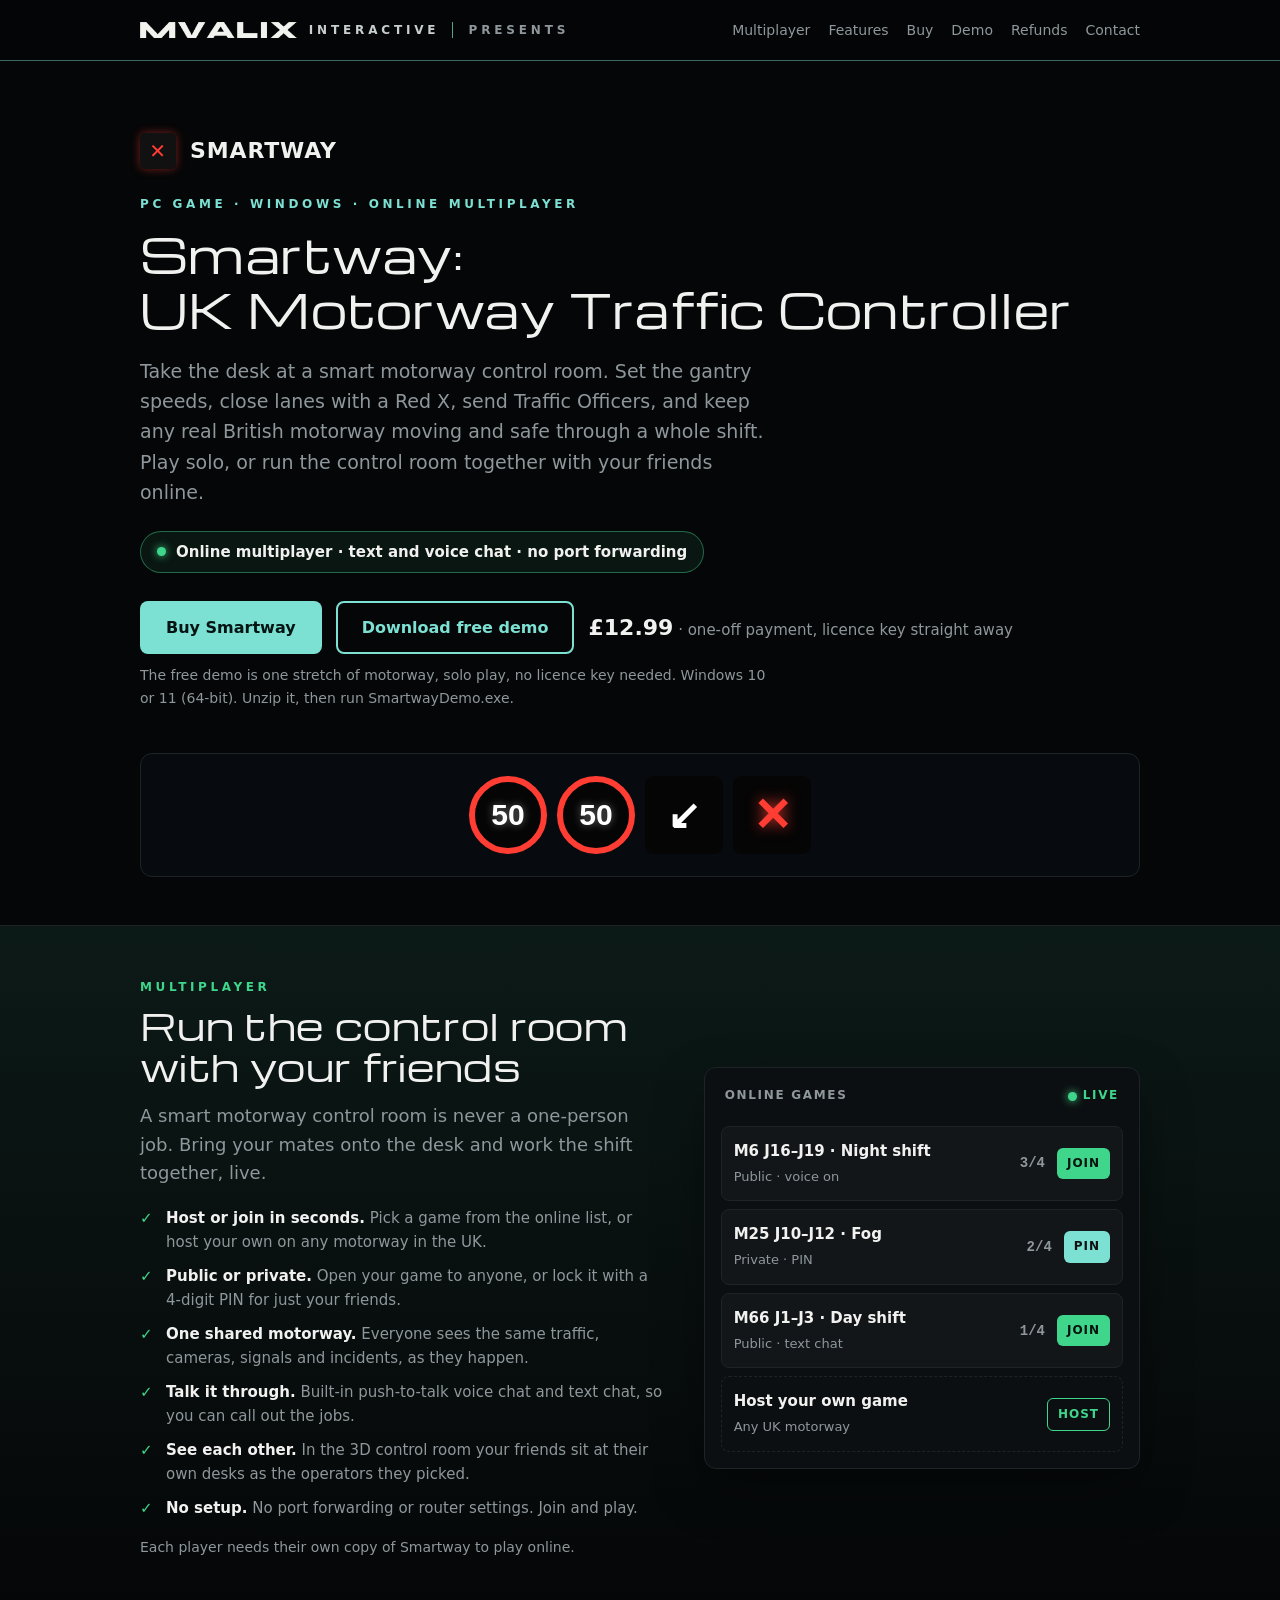
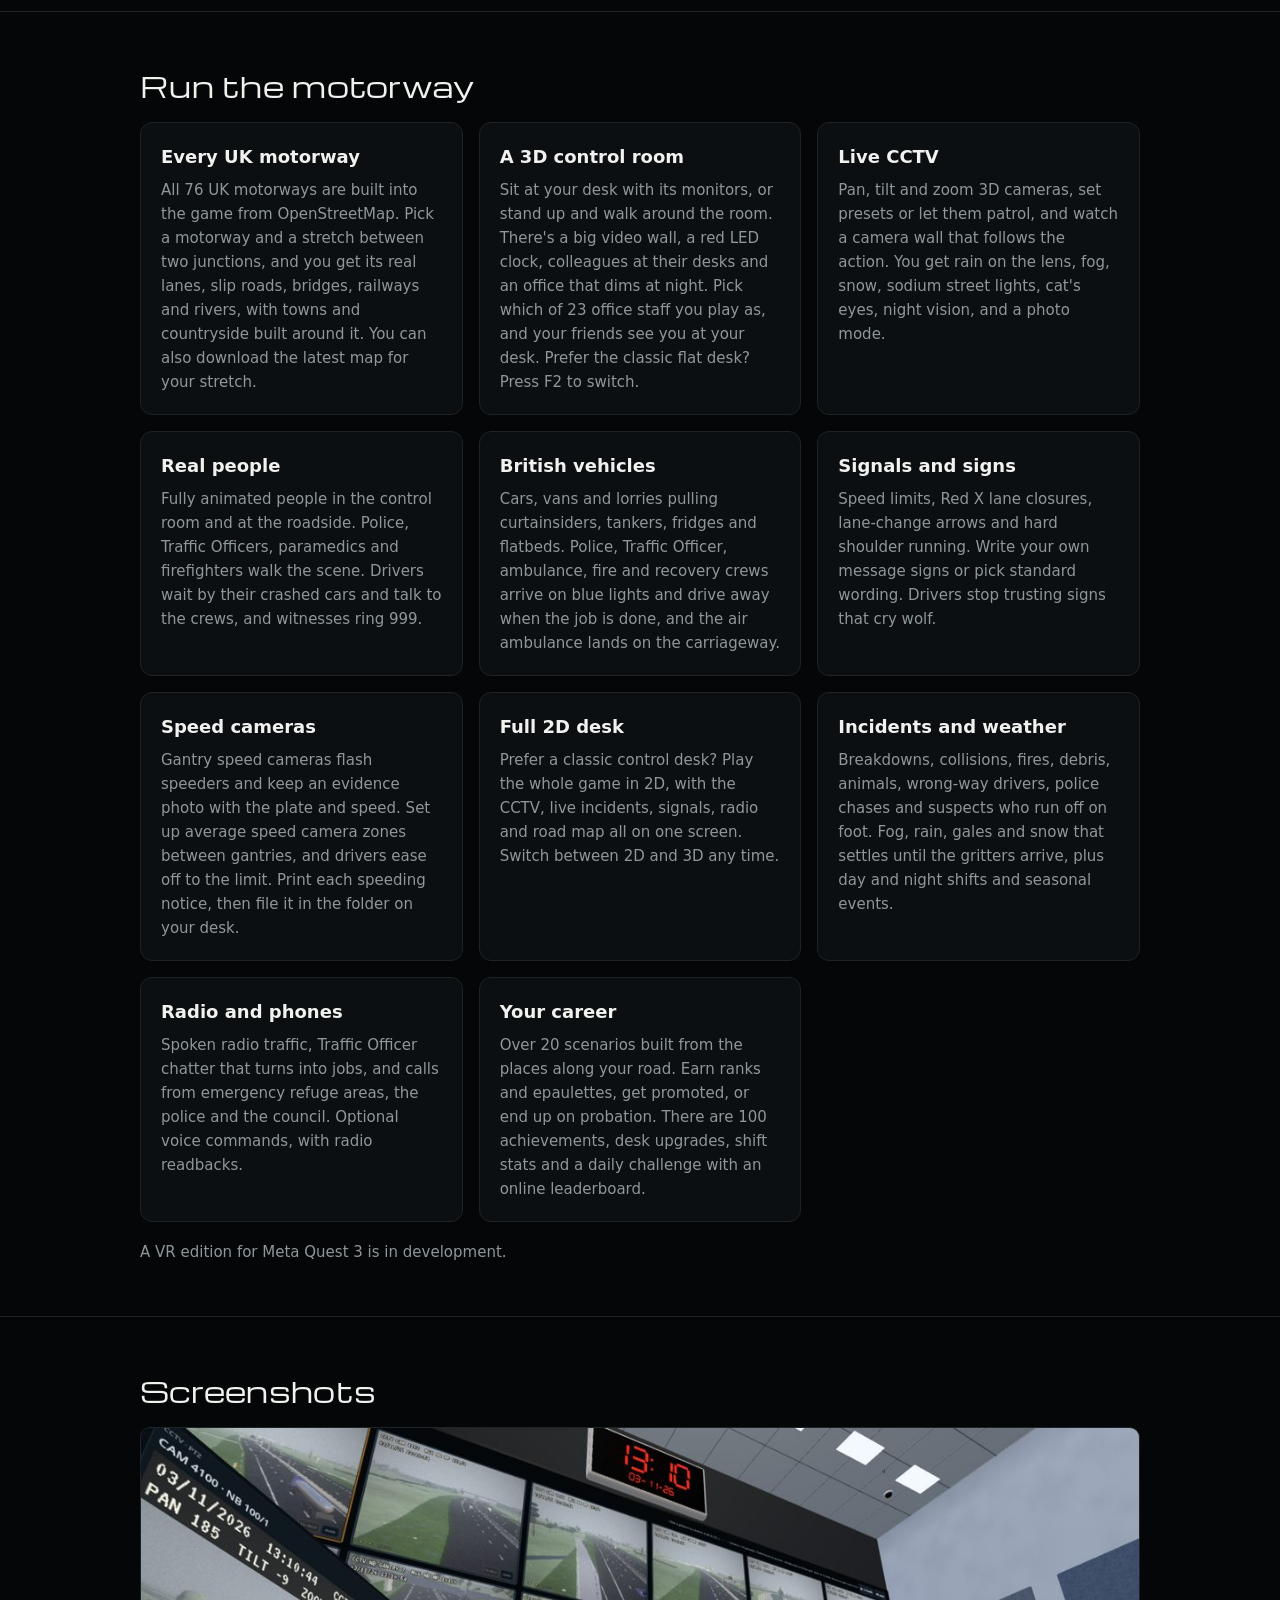
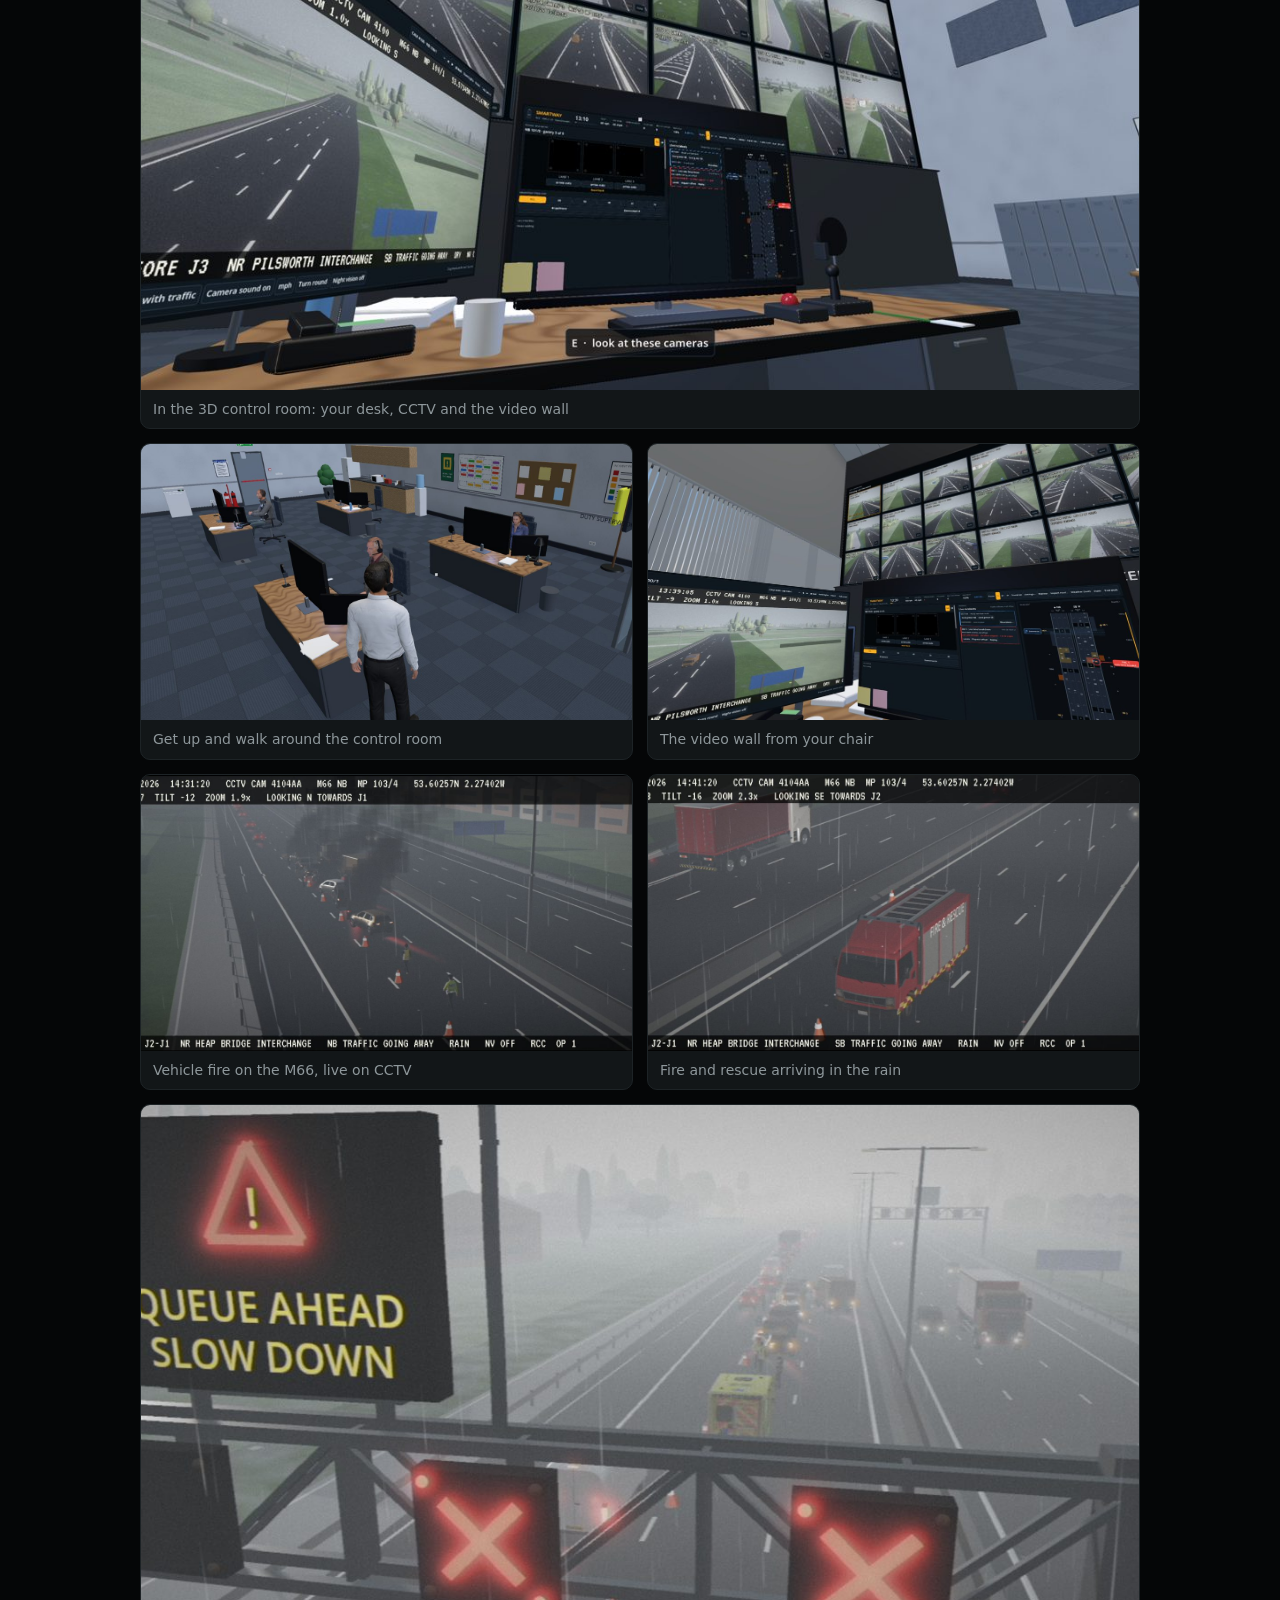
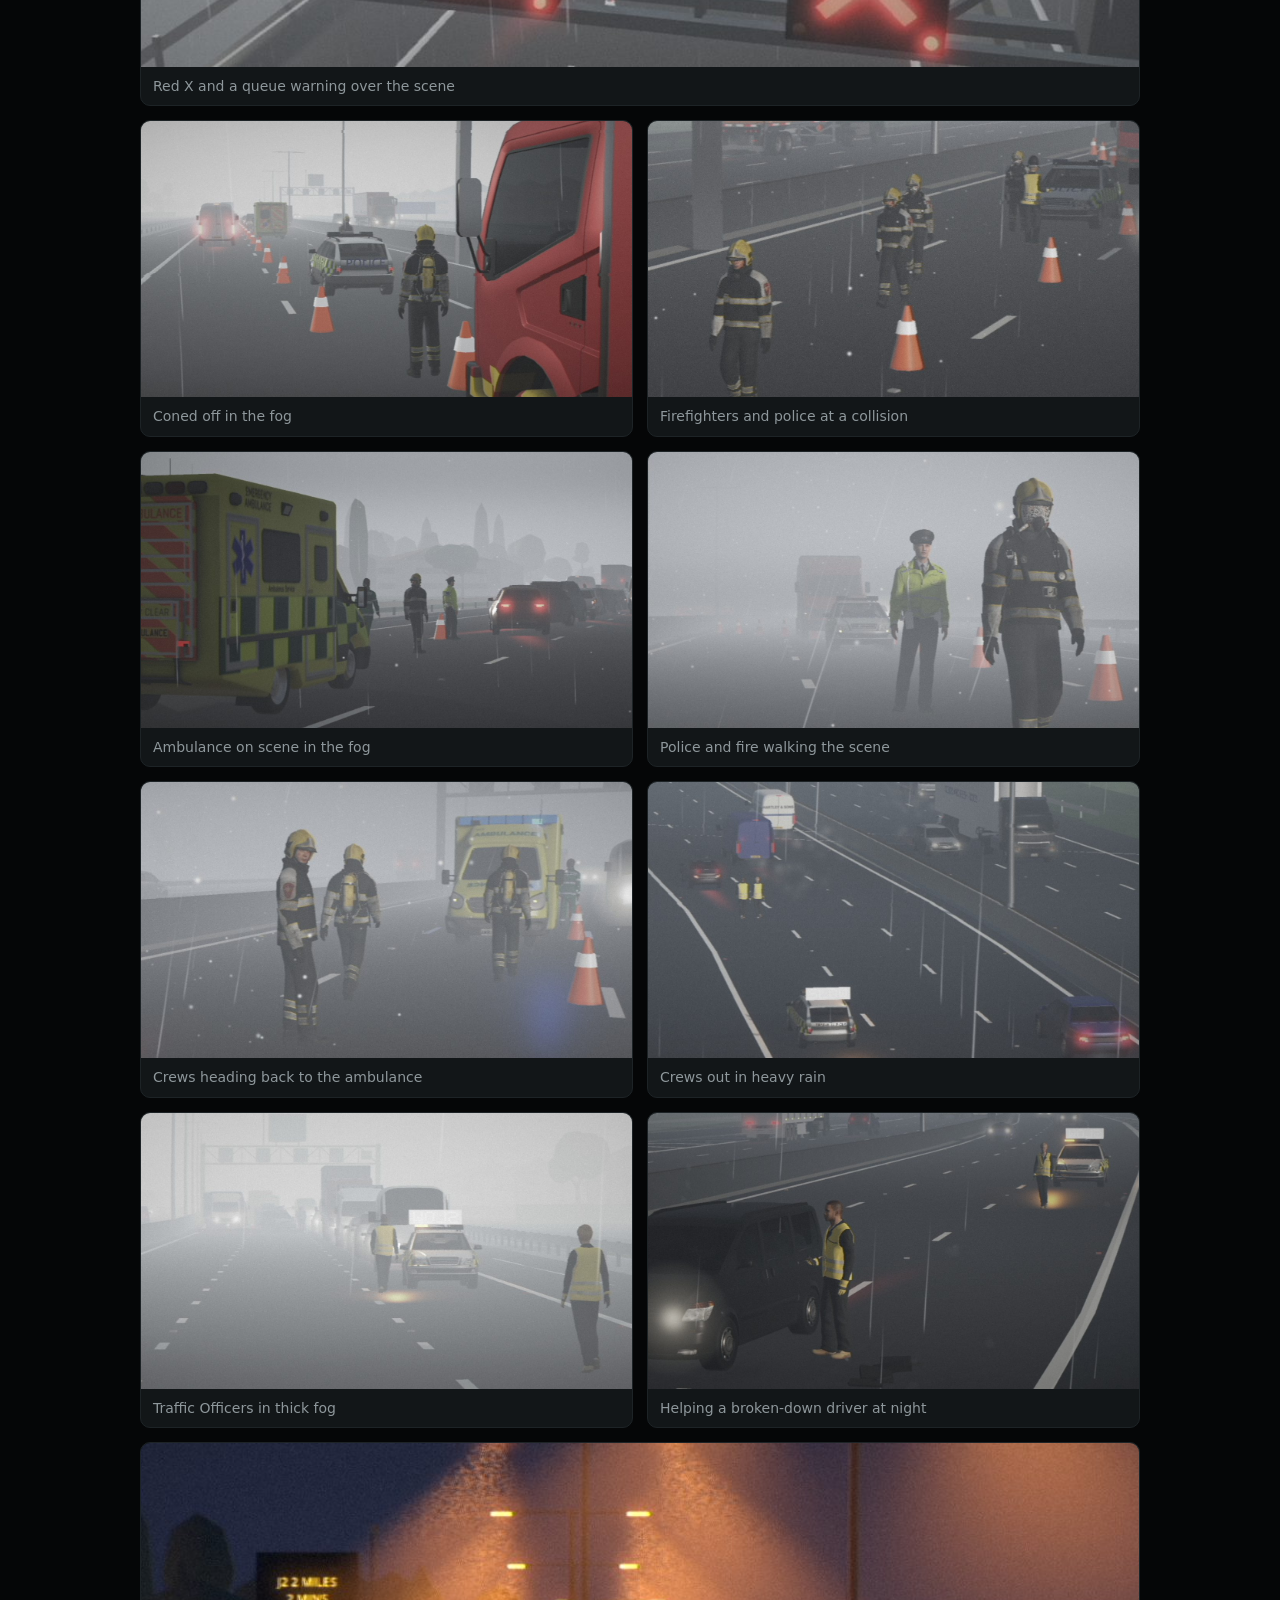
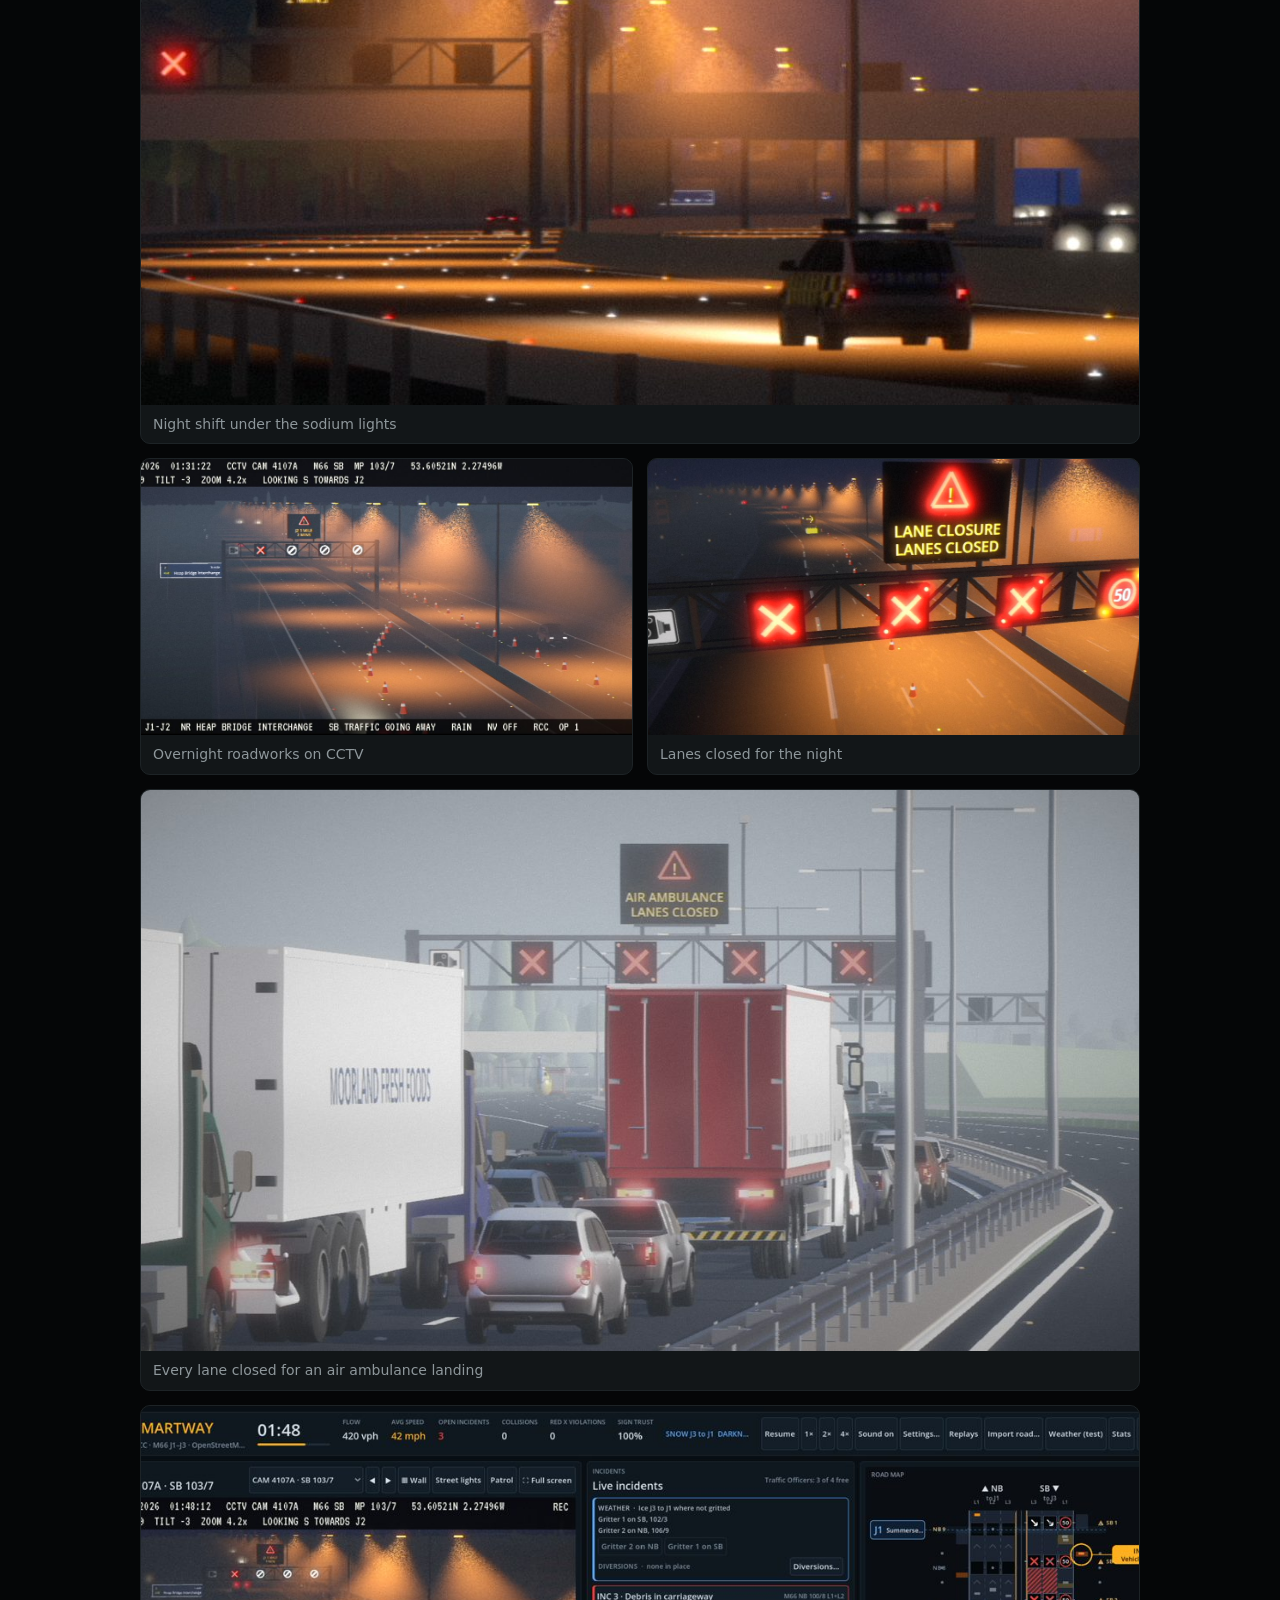
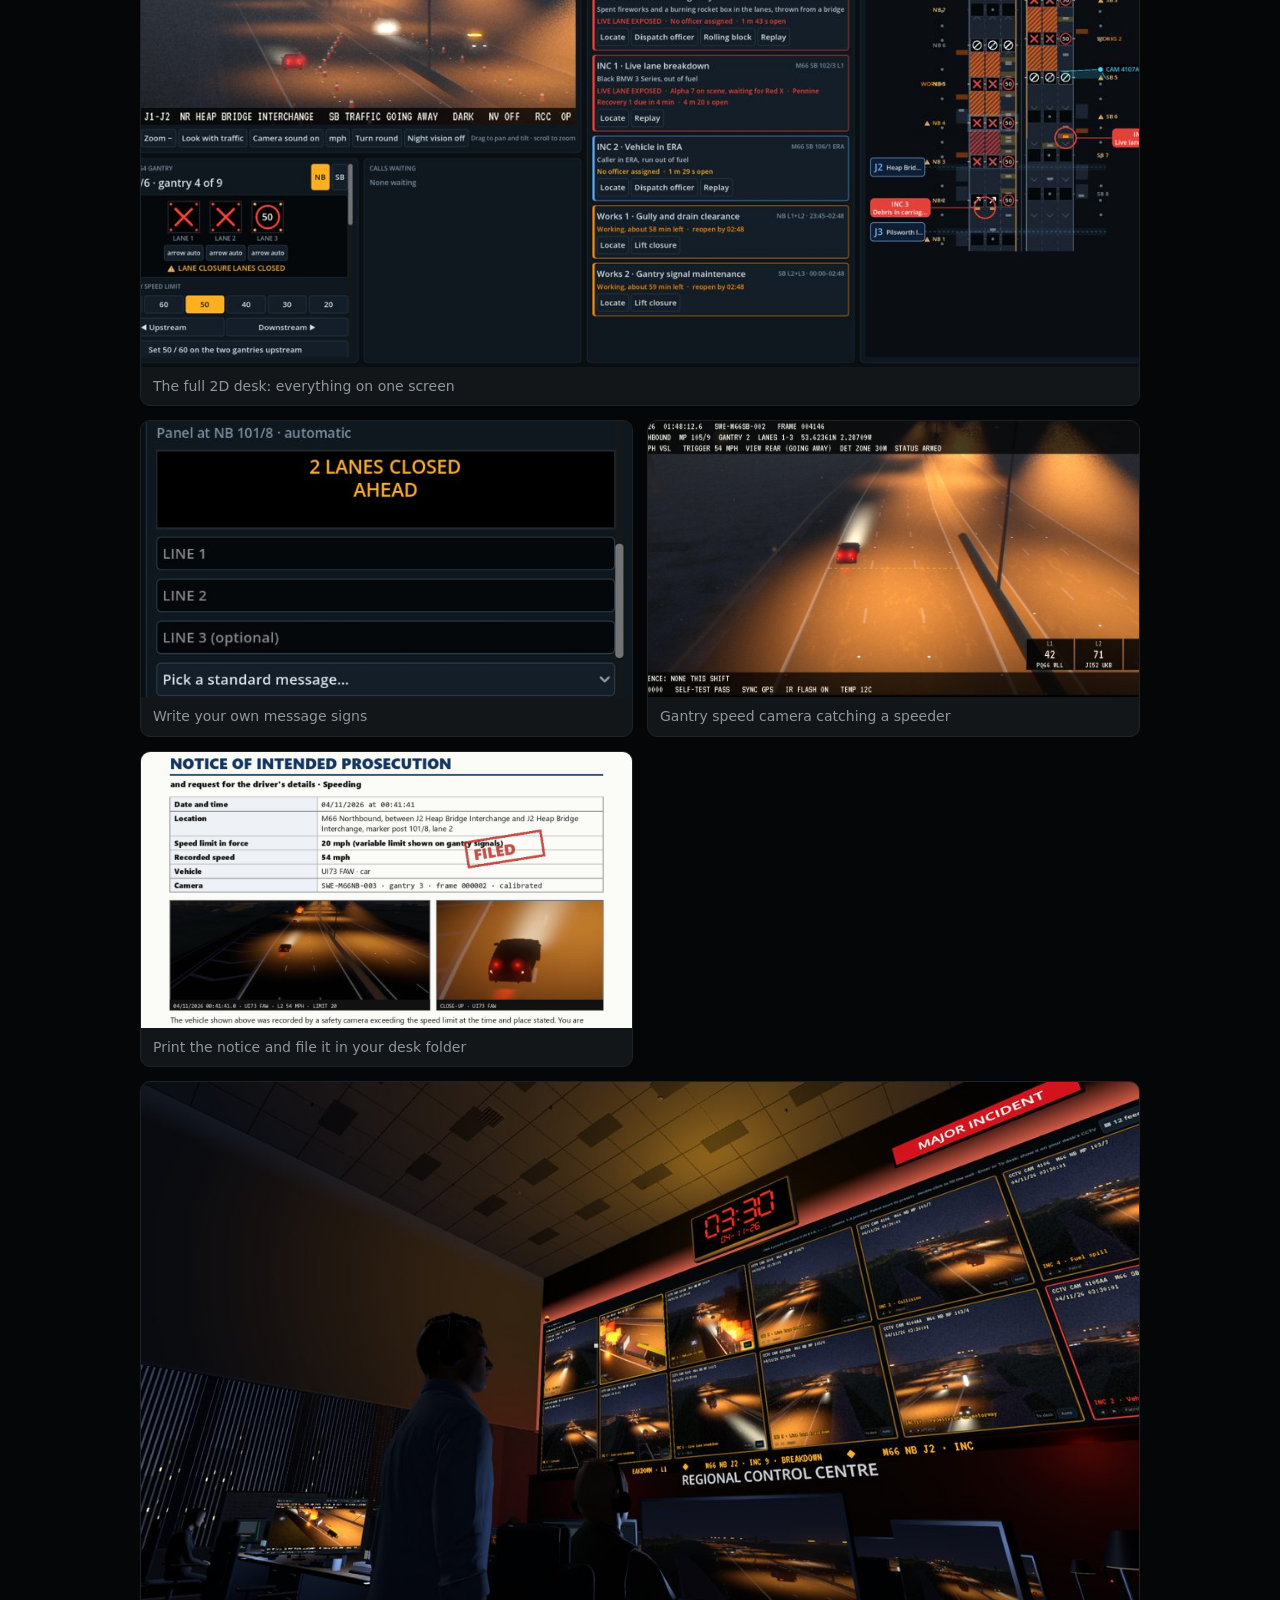
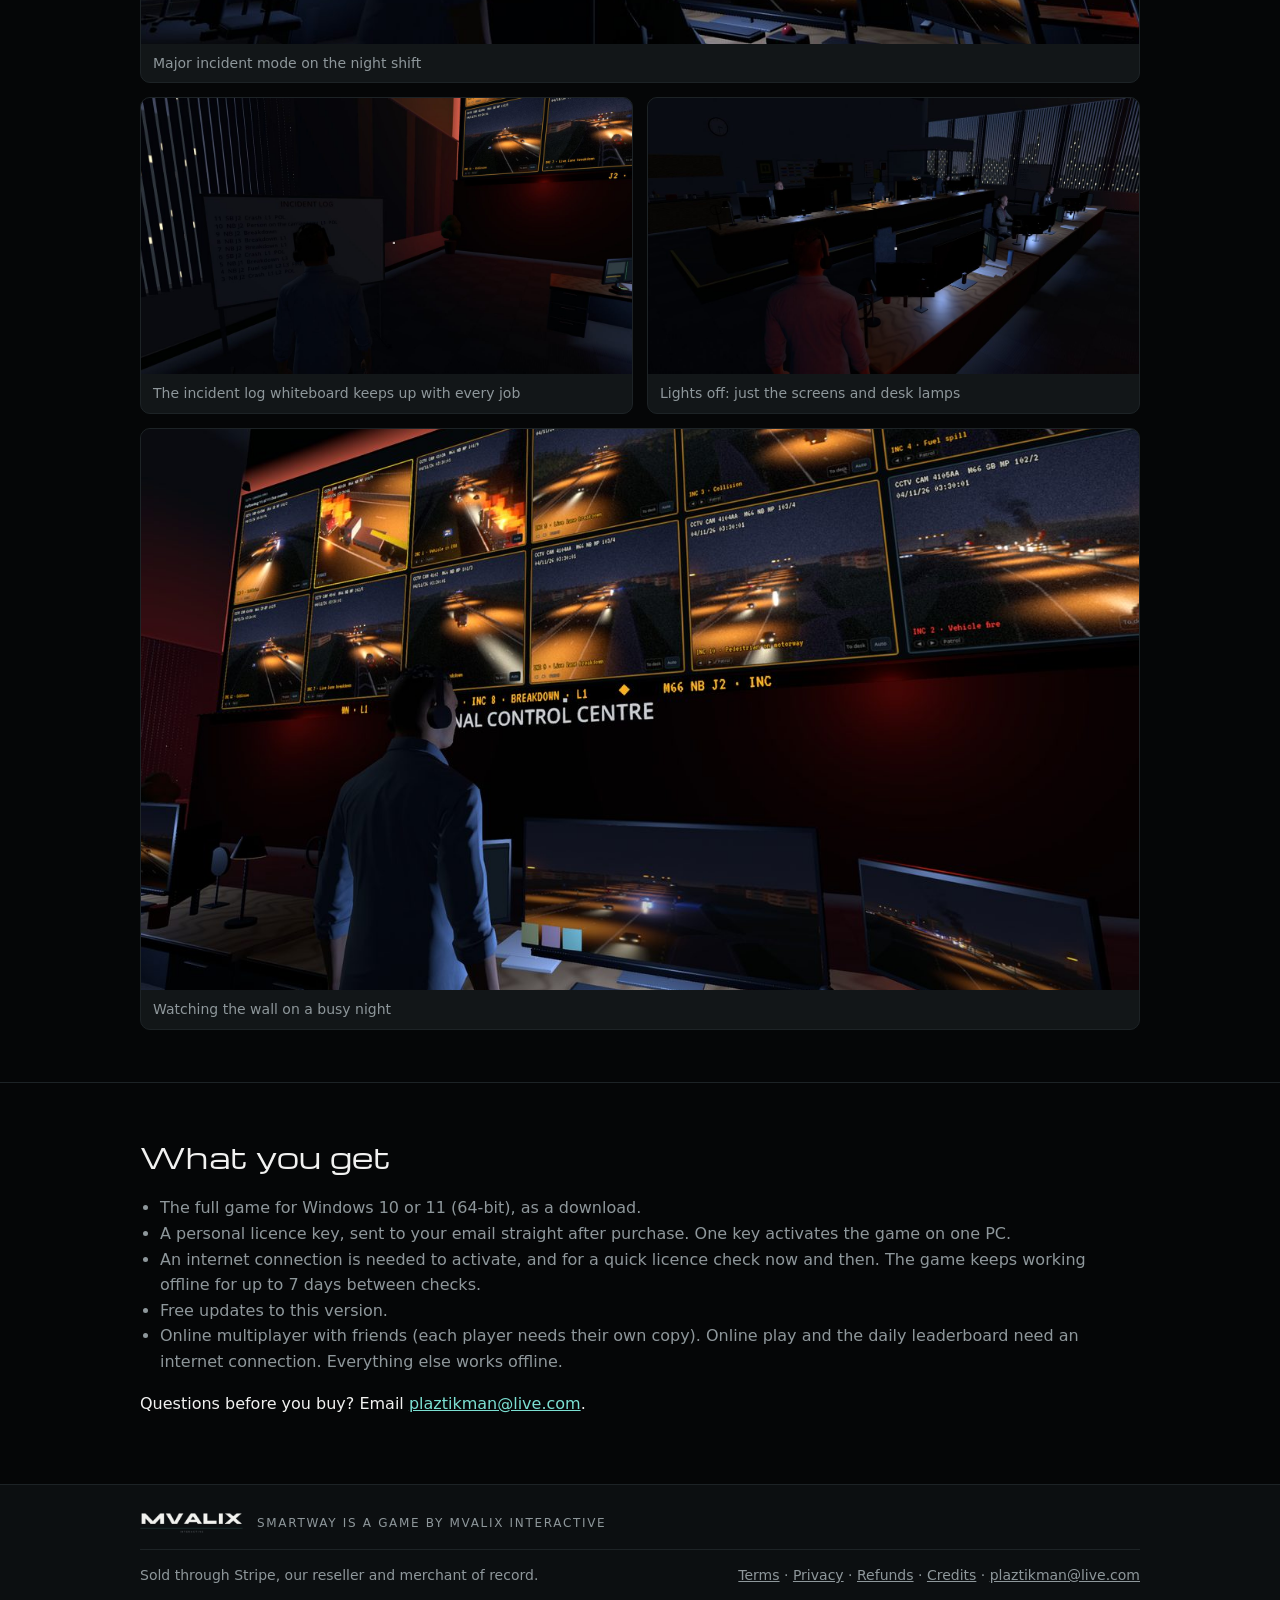
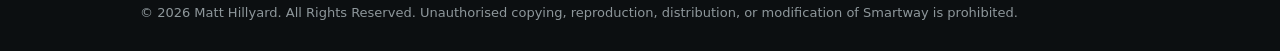
==== commit 31a4fee2: "Add a Download free demo button next to Buy Links to releases/latest/download/SmartwayDemo.zip (over" ====
--- a/index.html
+++ b/index.html
@@ -8,12 +8,12 @@
 <link rel="preconnect" href="https://fonts.googleapis.com">
 <link rel="preconnect" href="https://fonts.gstatic.com" crossorigin>
 <link href="https://fonts.googleapis.com/css2?family=Michroma&display=swap" rel="stylesheet">
-<link rel="stylesheet" href="style.css">
+<link rel="stylesheet" href="style.css?v=3">
 </head>
 <body>
 <header class="top"><div class="wrap">
   <a class="studio-head" href="https://www.mvalix.com/" aria-label="MVALIX Interactive presents"><img src="img/mvalix-wordmark.png" alt="" width="1029" height="105"><span class="sub">Interactive</span><span class="rule"></span><span class="pres">Presents</span></a>
-  <nav><a href="index.html#multiplayer">Multiplayer</a><a href="index.html#features">Features</a><a href="index.html#buy">Buy</a><a href="refunds.html">Refunds</a><a href="mailto:plaztikman@live.com">Contact</a></nav>
+  <nav><a href="index.html#multiplayer">Multiplayer</a><a href="index.html#features">Features</a><a href="index.html#buy">Buy</a><a href="index.html#demo">Demo</a><a href="refunds.html">Refunds</a><a href="mailto:plaztikman@live.com">Contact</a></nav>
 </div></header>
 <main>
 <div class="wrap hero">
@@ -24,8 +24,10 @@
   <a class="mp-pill" href="#multiplayer"><span class="dot"></span> Online multiplayer · text and voice chat · no port forwarding</a>
   <div class="cta" id="buy">
     <a class="btn" id="buy-button" href="mailto:plaztikman@live.com?subject=Buying%20Smartway">Buy Smartway</a>
+    <a class="btn btn-ghost" id="demo" href="https://github.com/Plaztikman/smartway-site/releases/latest/download/SmartwayDemo.zip">Download free demo</a>
     <span class="price"><b>£12.99</b> · one-off payment, licence key straight away</span>
   </div>
+  <p class="demo-note">The free demo is one stretch of motorway, solo play, no licence key needed. Windows 10 or 11 (64-bit). Unzip it, then run SmartwayDemo.exe.</p>
   <div class="gantry" aria-hidden="true">
     <div class="aspect ring">50</div><div class="aspect ring">50</div><div class="aspect arrow">↙</div><div class="aspect red">✕</div>
   </div>
@@ -124,7 +126,8 @@
   <p class="rights">© 2026 Matt Hillyard. All Rights Reserved. Unauthorised copying, reproduction, distribution, or modification of Smartway is prohibited.</p>
 </div></footer>
 <script src="shop.js"></script>
-<script>if (SHOP.paymentLink) document.getElementById("buy-button").href = SHOP.paymentLink;</script>
+<script>if (SHOP.paymentLink) document.getElementById("buy-button").href = SHOP.paymentLink;
+if (SHOP.demo) document.getElementById("demo").href = SHOP.demo;</script>
 <div id="viewer" hidden><button type="button" aria-label="Close">&times;</button><img alt=""></div>
 <script>
 (function(){var v=document.getElementById('viewer'),im=v.querySelector('img');
--- a/style.css
+++ b/style.css
@@ -22,6 +22,9 @@
 .cta { display: flex; gap: 14px; align-items: center; flex-wrap: wrap; margin-top: 28px; }
 .btn { display: inline-block; background: var(--amber); color: #111; font-weight: 800; padding: 14px 26px; border-radius: 8px; text-decoration: none; }
 .btn:hover { filter: brightness(1.08); }
+.btn.btn-ghost { background: transparent; color: var(--amber); border: 2px solid var(--amber); padding: 12px 24px; }
+.btn.btn-ghost:hover { background: rgba(124,224,211,.1); filter: none; }
+.demo-note { margin: 10px 0 0; color: var(--muted); font-size: 14px; max-width: 640px; }
 .price { font-size: 15px; color: var(--muted); }
 .price b { color: var(--fg); font-size: 22px; }
 .gantry { margin-top: 44px; display: flex; gap: 10px; justify-content: center; padding: 22px; background: #070b0f; border: 1px solid var(--line); border-radius: 12px; }
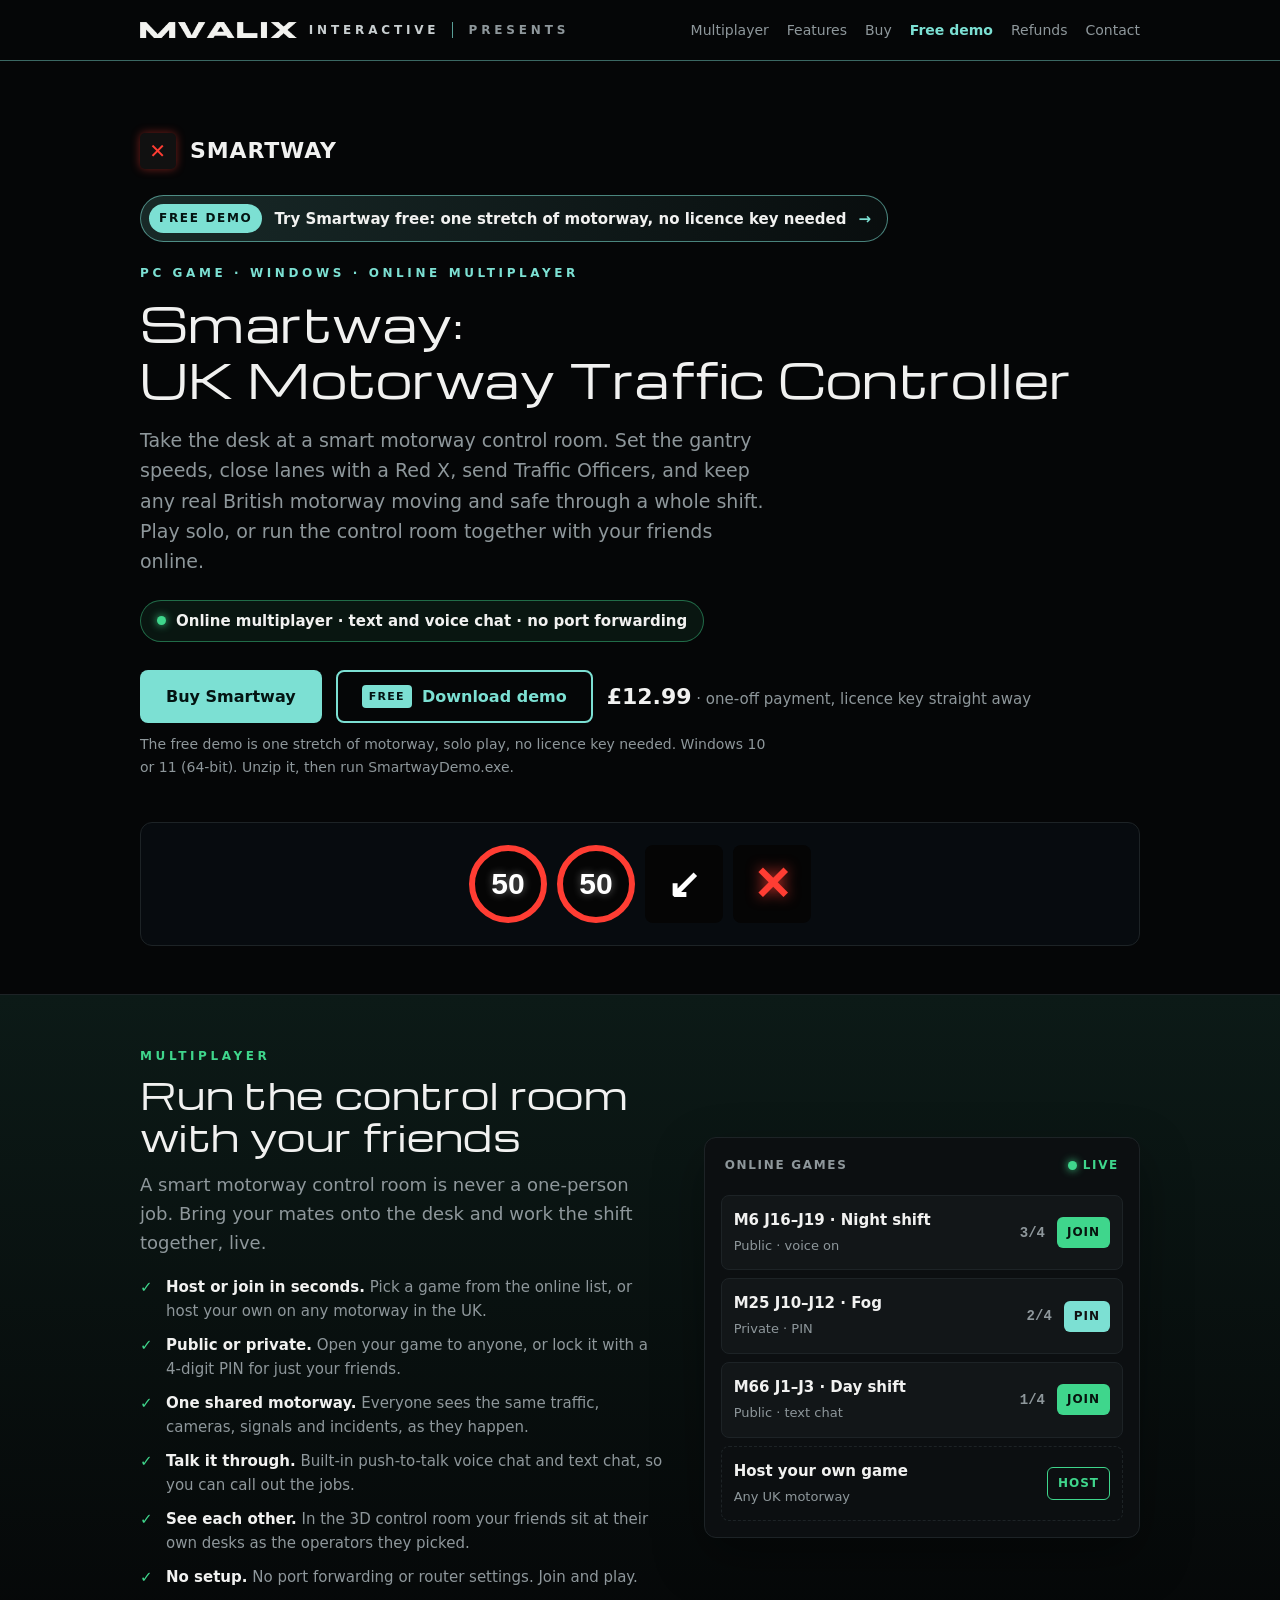
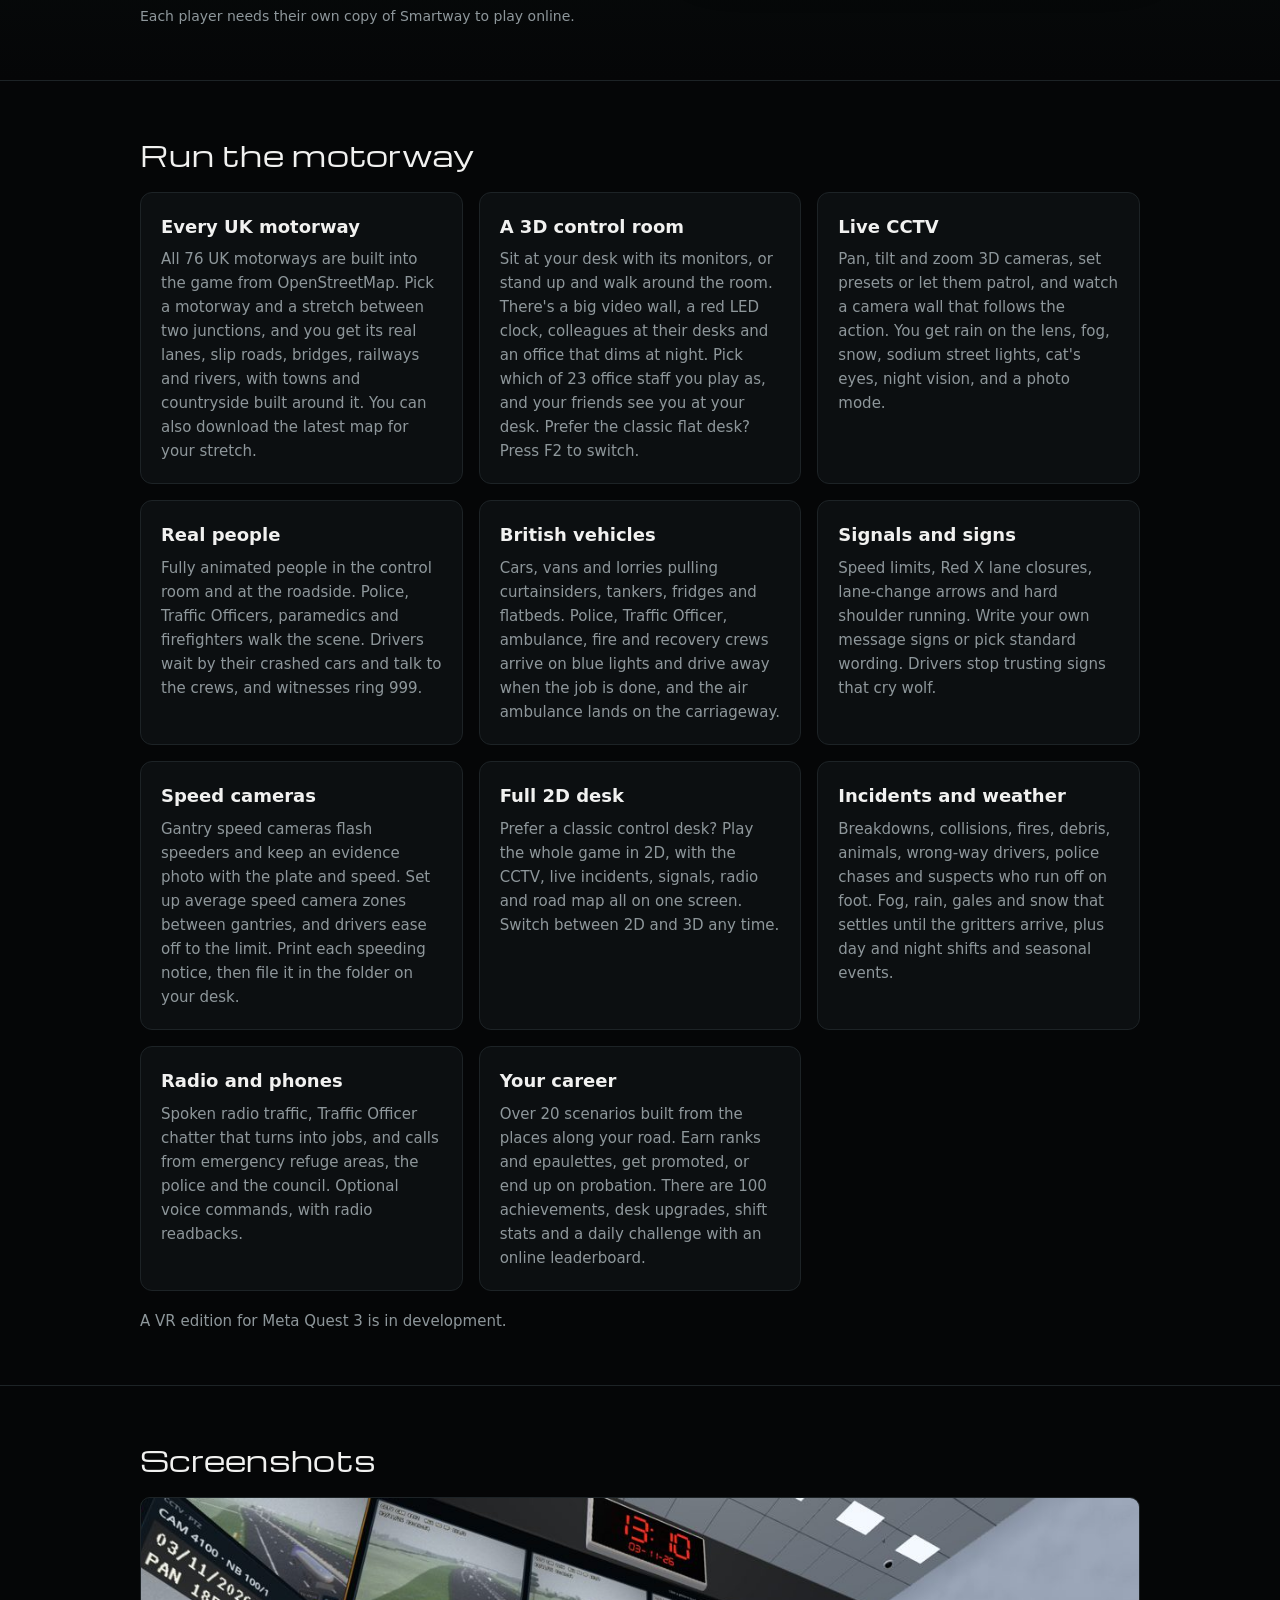
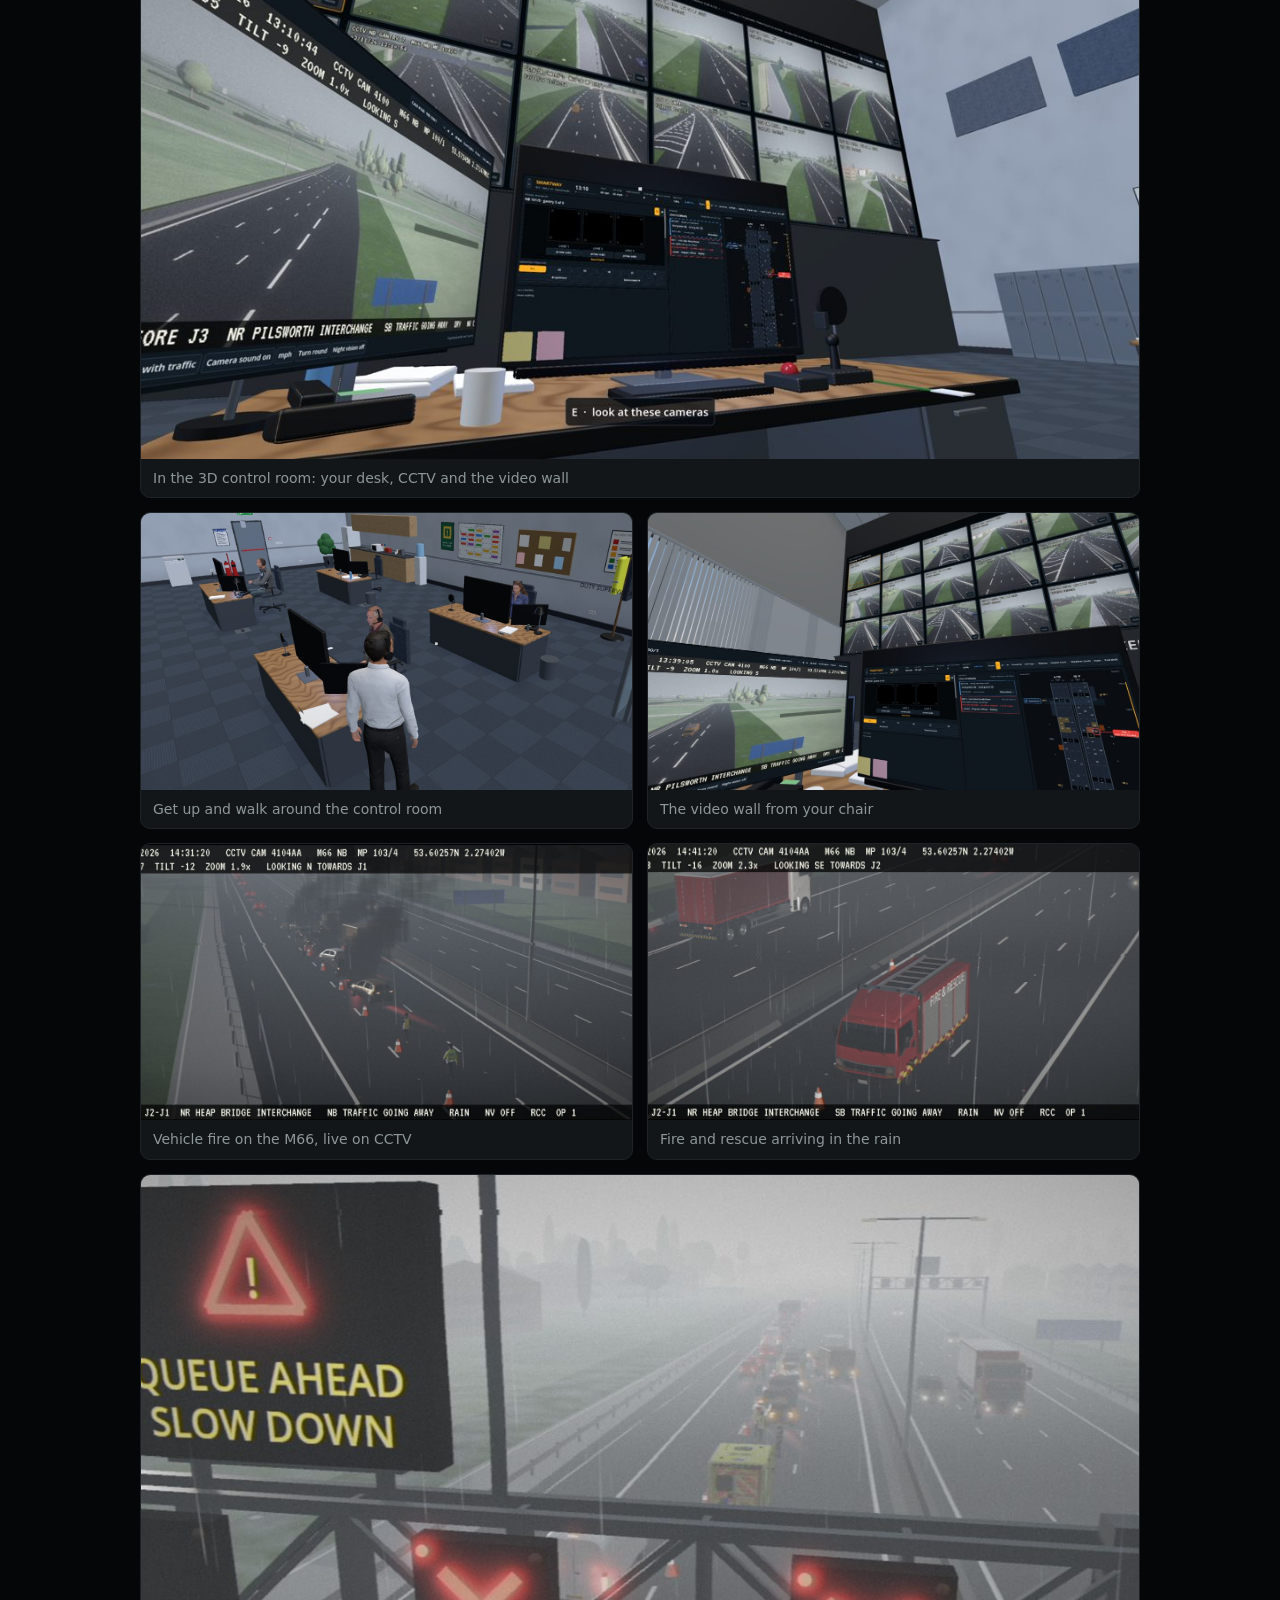
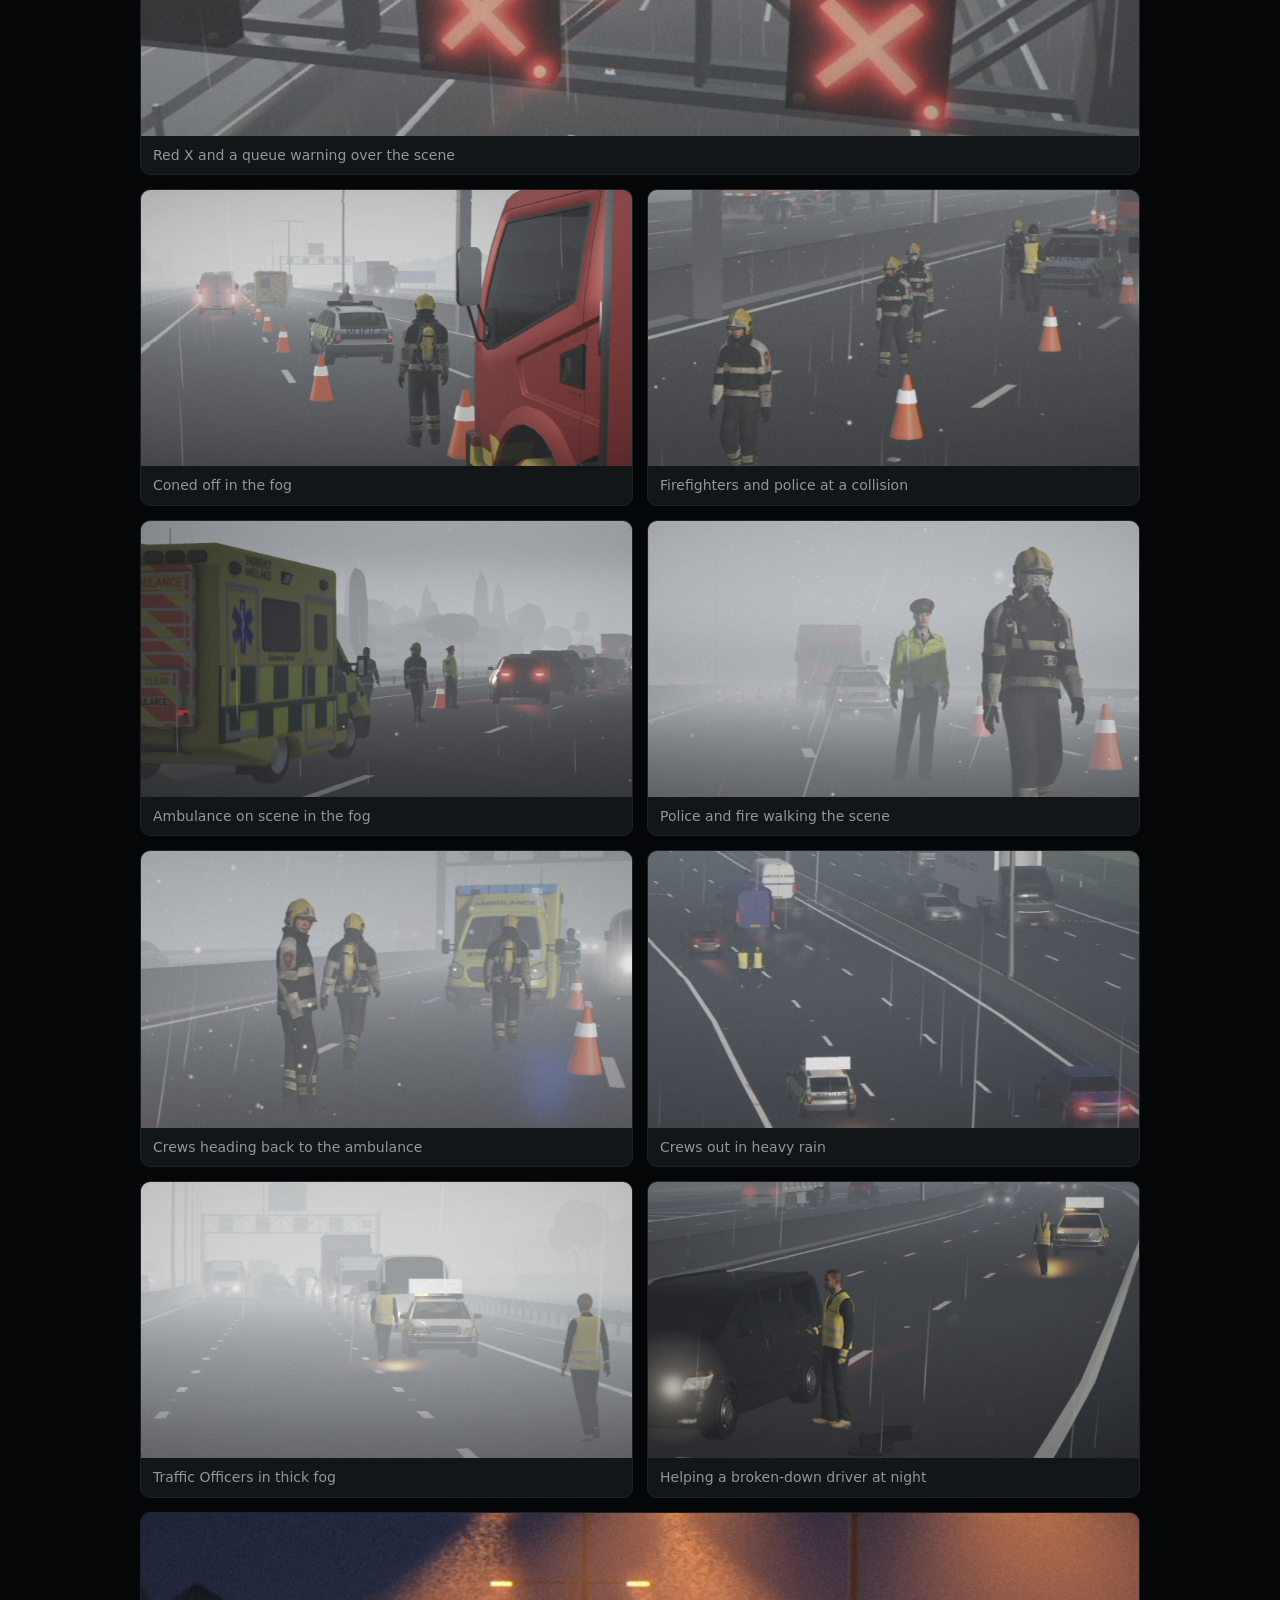
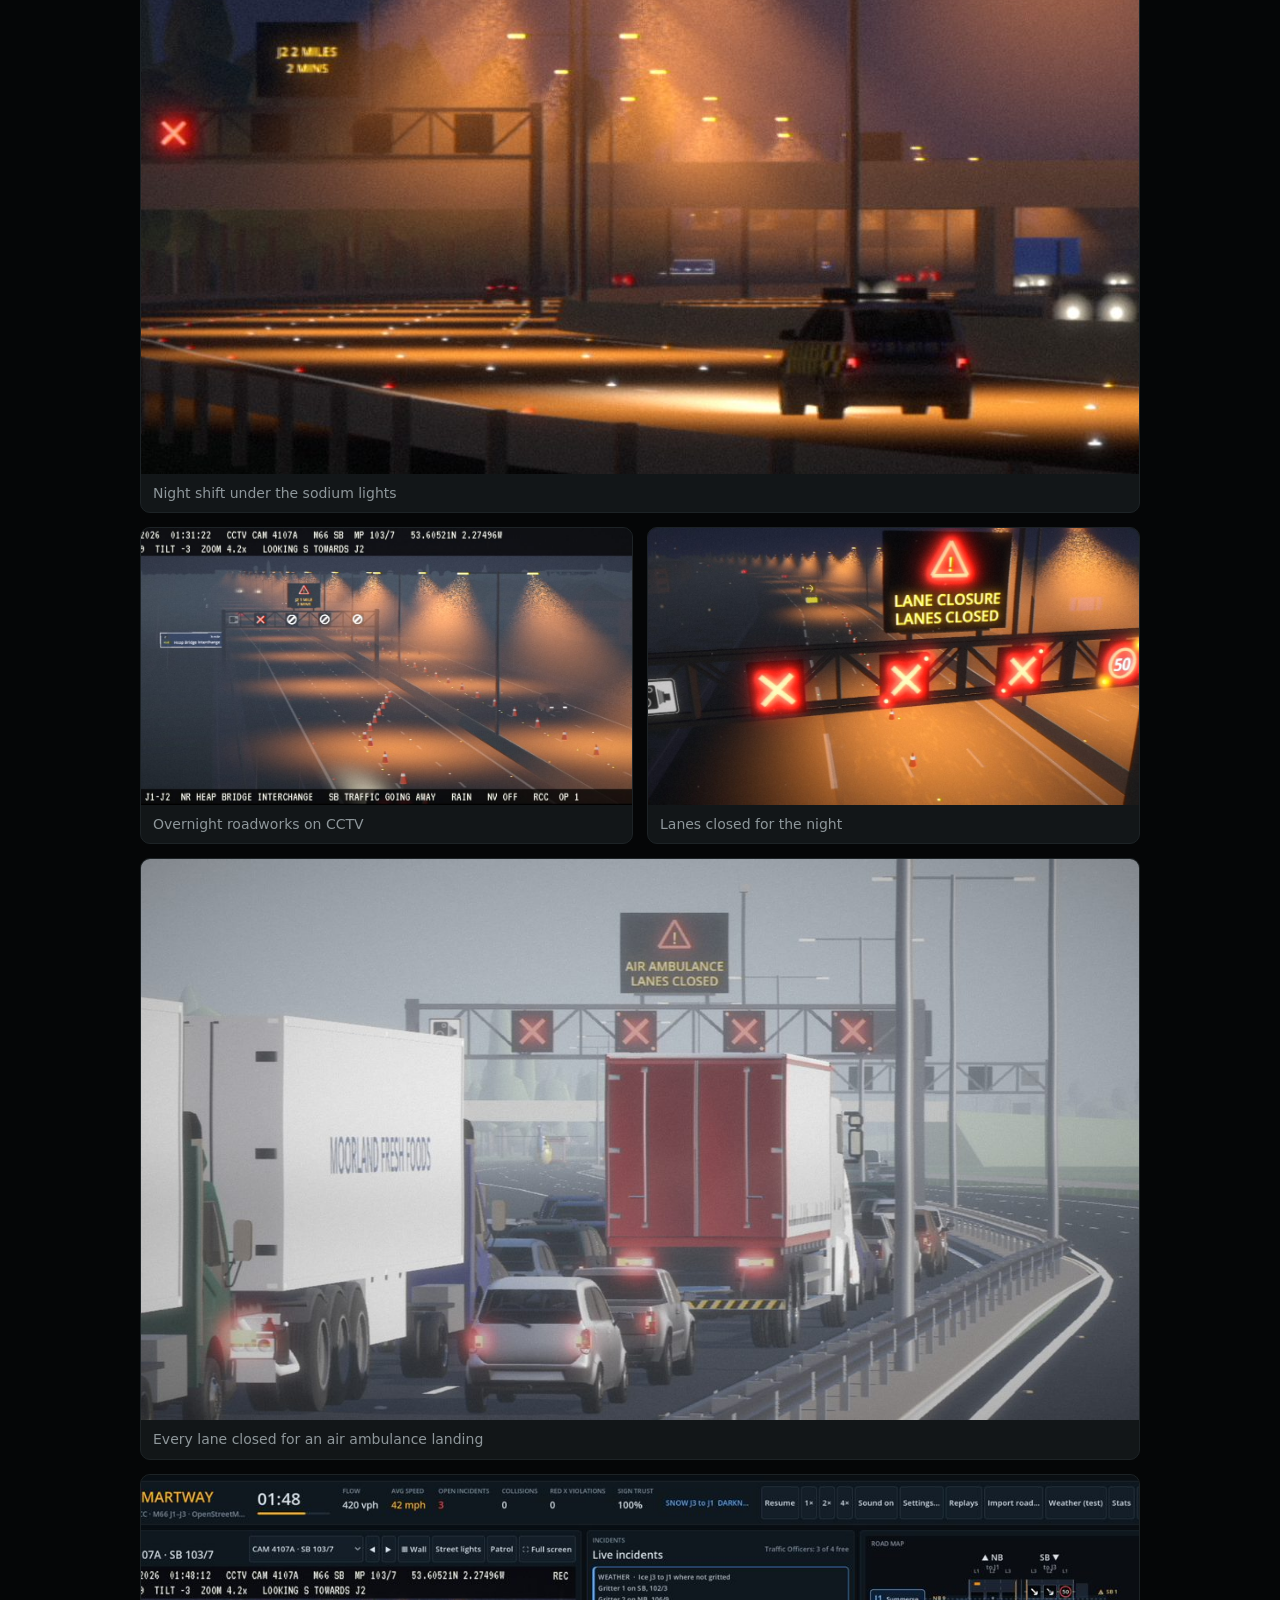
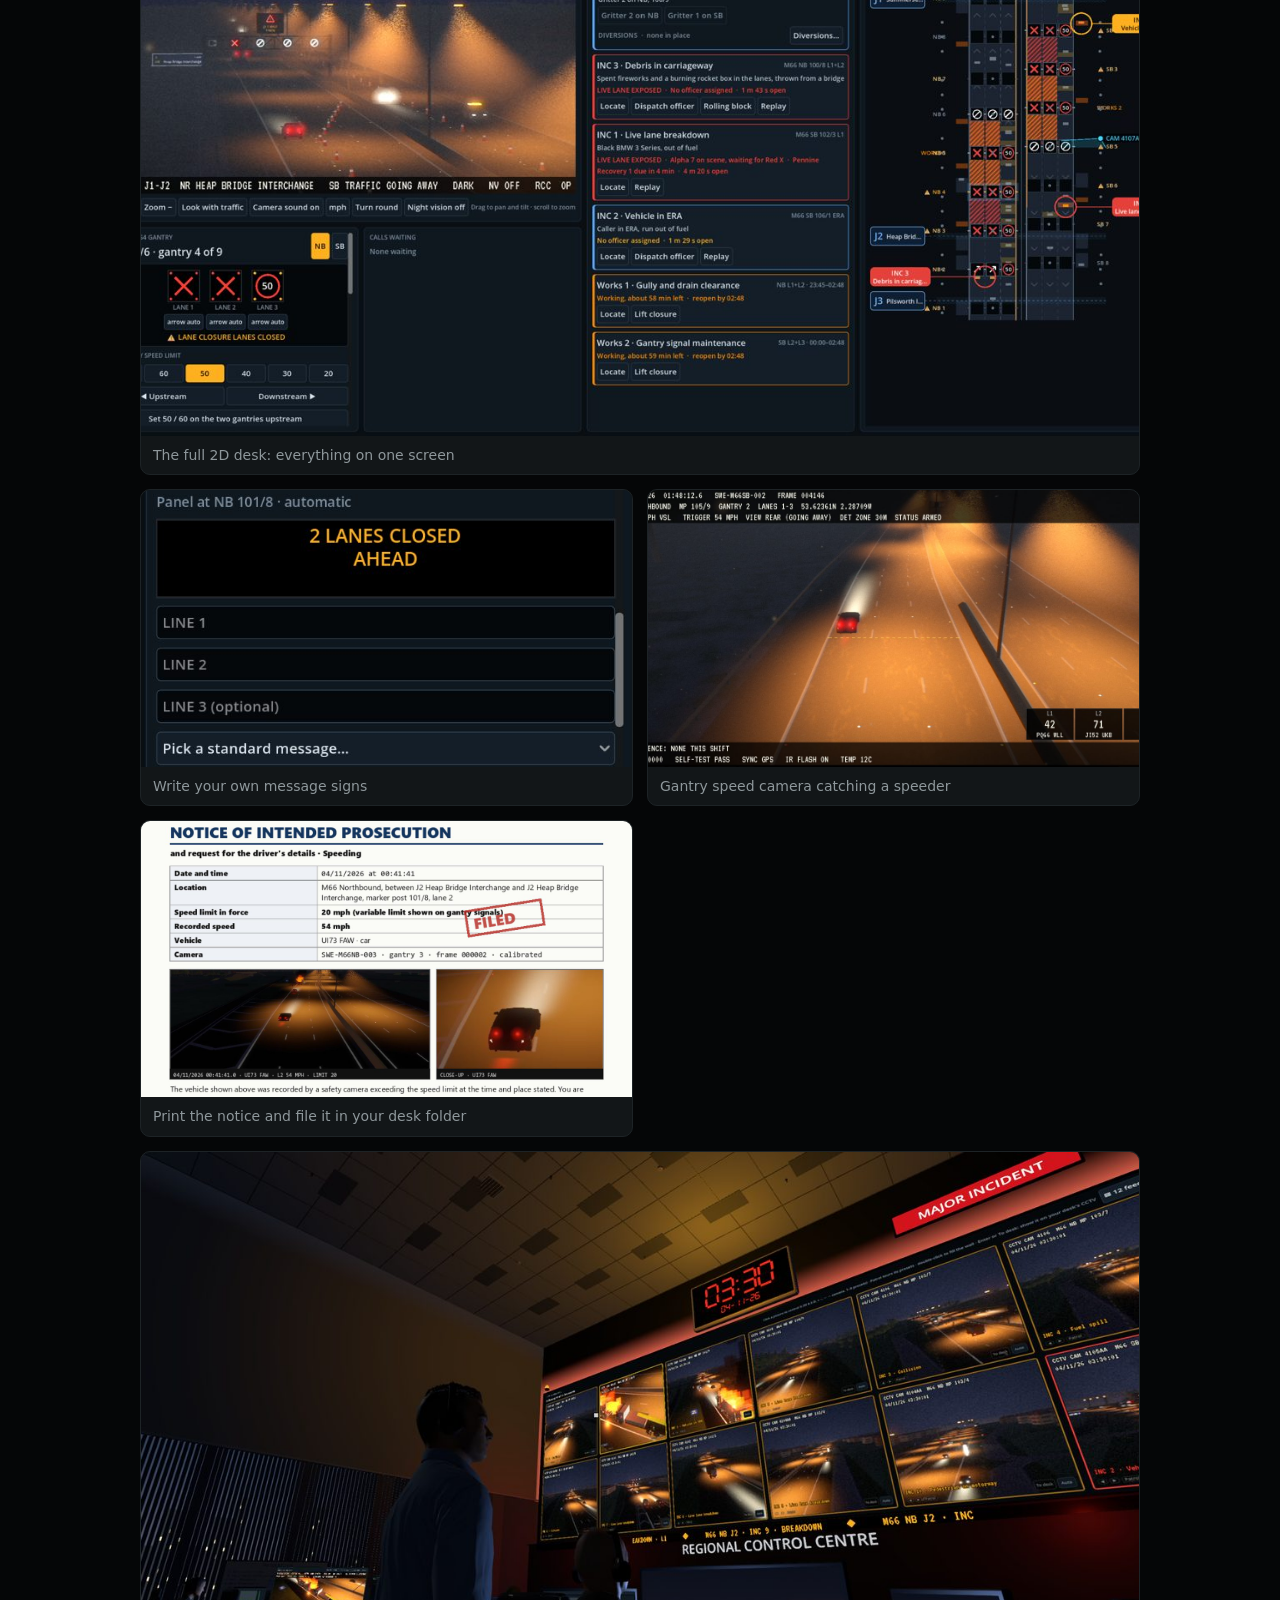
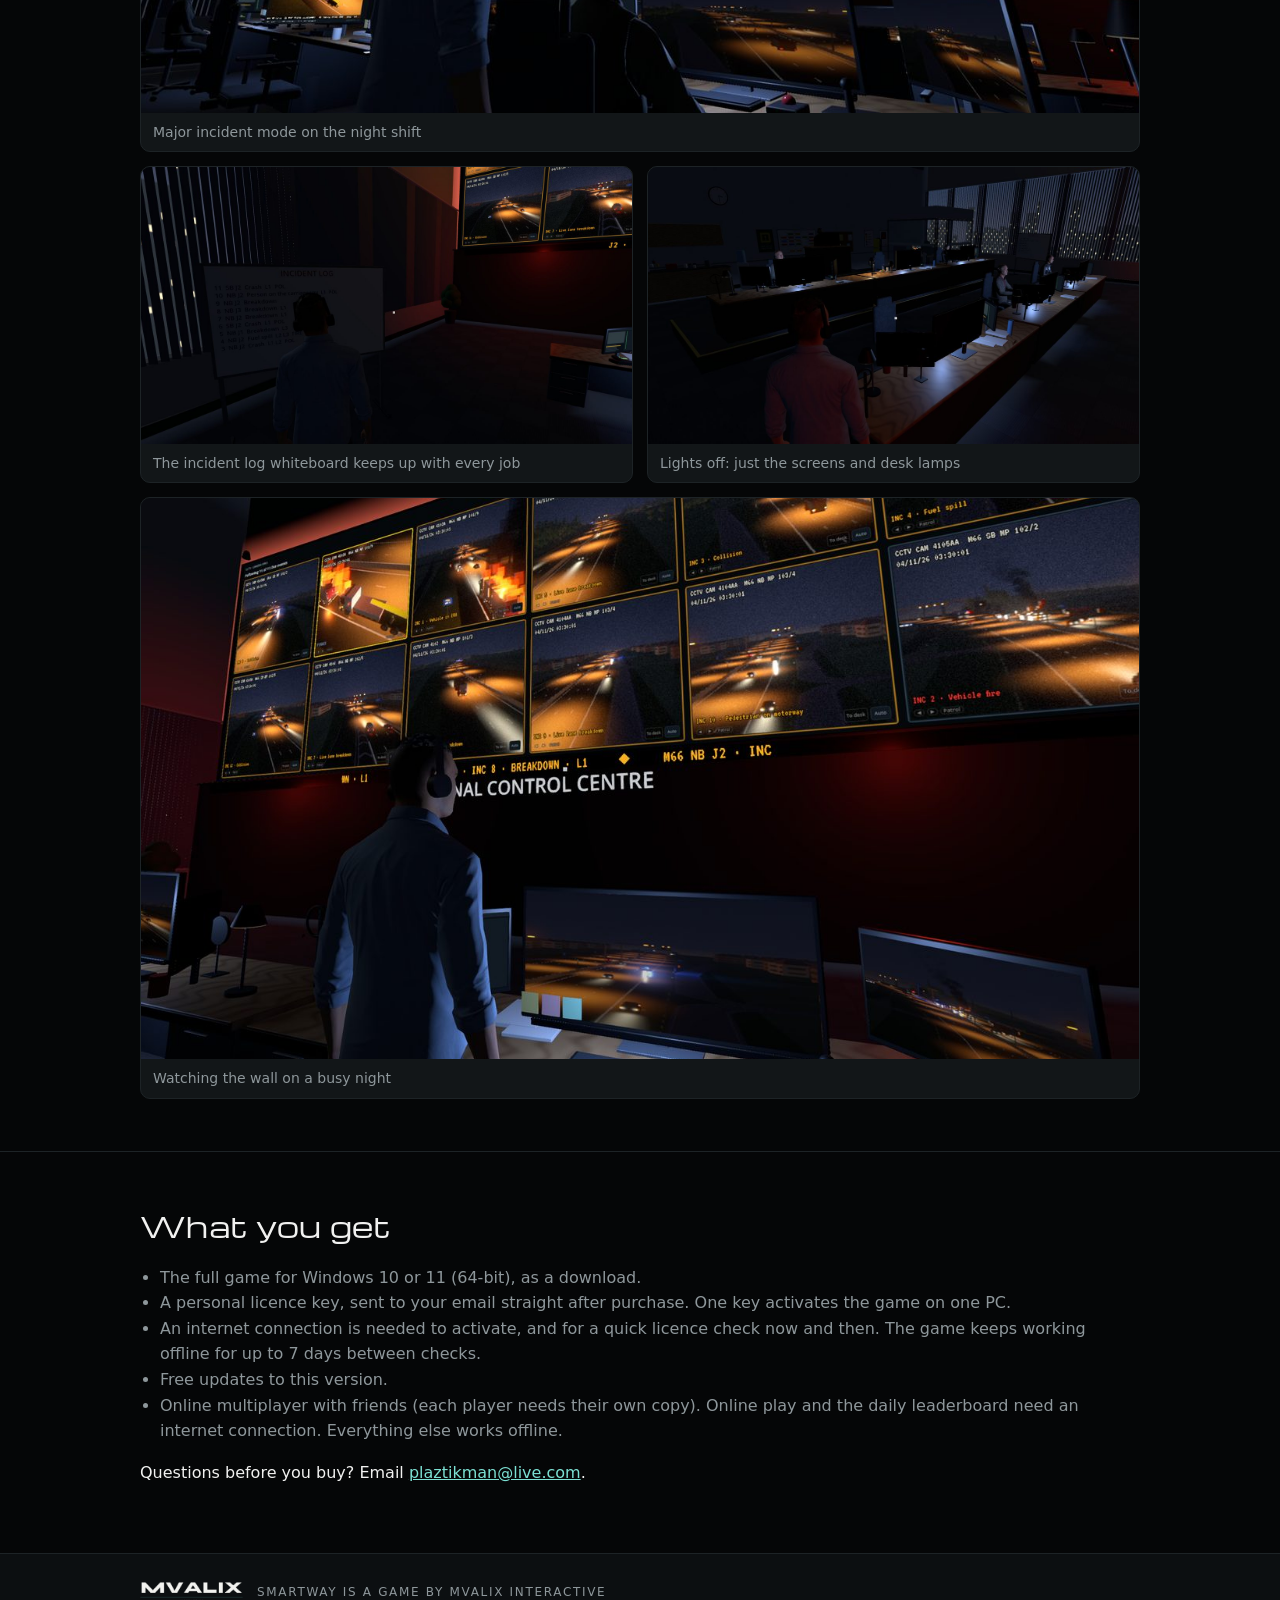
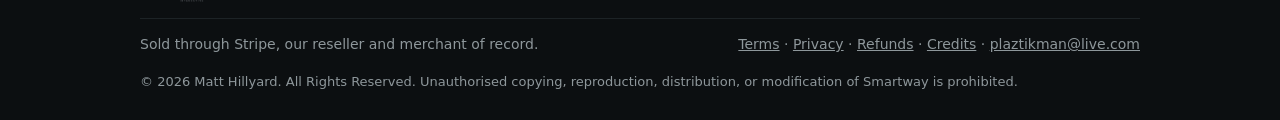
==== commit 4a54f663: "Make the free demo stand out Free demo banner under the Smartway badge, a FREE label and soft pulse " ====
--- a/index.html
+++ b/index.html
@@ -8,23 +8,24 @@
 <link rel="preconnect" href="https://fonts.googleapis.com">
 <link rel="preconnect" href="https://fonts.gstatic.com" crossorigin>
 <link href="https://fonts.googleapis.com/css2?family=Michroma&display=swap" rel="stylesheet">
-<link rel="stylesheet" href="style.css?v=3">
+<link rel="stylesheet" href="style.css?v=4">
 </head>
 <body>
 <header class="top"><div class="wrap">
   <a class="studio-head" href="https://www.mvalix.com/" aria-label="MVALIX Interactive presents"><img src="img/mvalix-wordmark.png" alt="" width="1029" height="105"><span class="sub">Interactive</span><span class="rule"></span><span class="pres">Presents</span></a>
-  <nav><a href="index.html#multiplayer">Multiplayer</a><a href="index.html#features">Features</a><a href="index.html#buy">Buy</a><a href="index.html#demo">Demo</a><a href="refunds.html">Refunds</a><a href="mailto:plaztikman@live.com">Contact</a></nav>
+  <nav><a href="index.html#multiplayer">Multiplayer</a><a href="index.html#features">Features</a><a href="index.html#buy">Buy</a><a class="nav-demo" href="index.html#demo">Free demo</a><a href="refunds.html">Refunds</a><a href="mailto:plaztikman@live.com">Contact</a></nav>
 </div></header>
 <main>
 <div class="wrap hero">
   <a class="brand hero-brand" href="index.html"><span class="x">✕</span> SMARTWAY</a>
+  <a class="demo-flag" href="#demo"><span class="tag">Free demo</span><span>Try Smartway free: one stretch of motorway, no licence key needed</span><span class="arrow">→</span></a>
   <div class="eyebrow">PC game · Windows · Online multiplayer</div>
   <h1>Smartway:<br>UK Motorway Traffic Controller</h1>
   <p class="lead">Take the desk at a smart motorway control room. Set the gantry speeds, close lanes with a Red X, send Traffic Officers, and keep any real British motorway moving and safe through a whole shift. Play solo, or run the control room together with your friends online.</p>
   <a class="mp-pill" href="#multiplayer"><span class="dot"></span> Online multiplayer · text and voice chat · no port forwarding</a>
   <div class="cta" id="buy">
     <a class="btn" id="buy-button" href="mailto:plaztikman@live.com?subject=Buying%20Smartway">Buy Smartway</a>
-    <a class="btn btn-ghost" id="demo" href="https://github.com/Plaztikman/smartway-site/releases/latest/download/SmartwayDemo.zip">Download free demo</a>
+    <a class="btn btn-ghost btn-demo" id="demo" href="https://smartway-shop.plaztikman.workers.dev/demo"><span class="free">FREE</span> Download demo</a>
     <span class="price"><b>£12.99</b> · one-off payment, licence key straight away</span>
   </div>
   <p class="demo-note">The free demo is one stretch of motorway, solo play, no licence key needed. Windows 10 or 11 (64-bit). Unzip it, then run SmartwayDemo.exe.</p>
--- a/style.css
+++ b/style.css
@@ -147,3 +147,18 @@
   header.top .wrap { flex-direction: column; align-items: flex-start; gap: 8px; }
   nav { max-width: none; justify-content: flex-start; }
 }
+
+/* free demo: make it hard to miss */
+header.top { background: #050607; }
+.demo-flag { display: inline-flex; align-items: center; gap: 12px; flex-wrap: wrap; margin: 0 0 22px; padding: 8px 16px 8px 8px; border-radius: 999px; border: 1px solid rgba(124,224,211,.55); background: linear-gradient(90deg, rgba(124,224,211,.16), rgba(124,224,211,.04)); color: var(--fg); text-decoration: none; font-size: 15px; font-weight: 600; }
+.demo-flag .tag { background: #7ce0d3; color: #031412; font-size: 12px; font-weight: 800; letter-spacing: .14em; text-transform: uppercase; padding: 5px 10px; border-radius: 999px; }
+.demo-flag .arrow { color: #7ce0d3; font-weight: 800; transition: transform .2s; }
+.demo-flag:hover { border-color: #7ce0d3; }
+.demo-flag:hover .arrow { transform: translateX(3px); }
+.hero-brand { display: flex; width: max-content; }
+.btn.btn-demo { display: inline-flex; align-items: center; gap: 10px; box-shadow: 0 0 0 0 rgba(124,224,211,.5); animation: demo-pulse 2.4s ease-out infinite; }
+.btn-demo .free { background: #7ce0d3; color: #031412; font-size: 11px; font-weight: 900; letter-spacing: .12em; padding: 3px 7px; border-radius: 4px; }
+@keyframes demo-pulse { 0% { box-shadow: 0 0 0 0 rgba(124,224,211,.45); } 70% { box-shadow: 0 0 0 12px rgba(124,224,211,0); } 100% { box-shadow: 0 0 0 0 rgba(124,224,211,0); } }
+@media (prefers-reduced-motion: reduce) { .btn.btn-demo { animation: none; } }
+nav a.nav-demo { color: #7ce0d3; font-weight: 700; }
+@media (max-width: 560px) { .demo-flag { font-size: 13px; border-radius: 14px; } .demo-flag .arrow { display: none; } }
